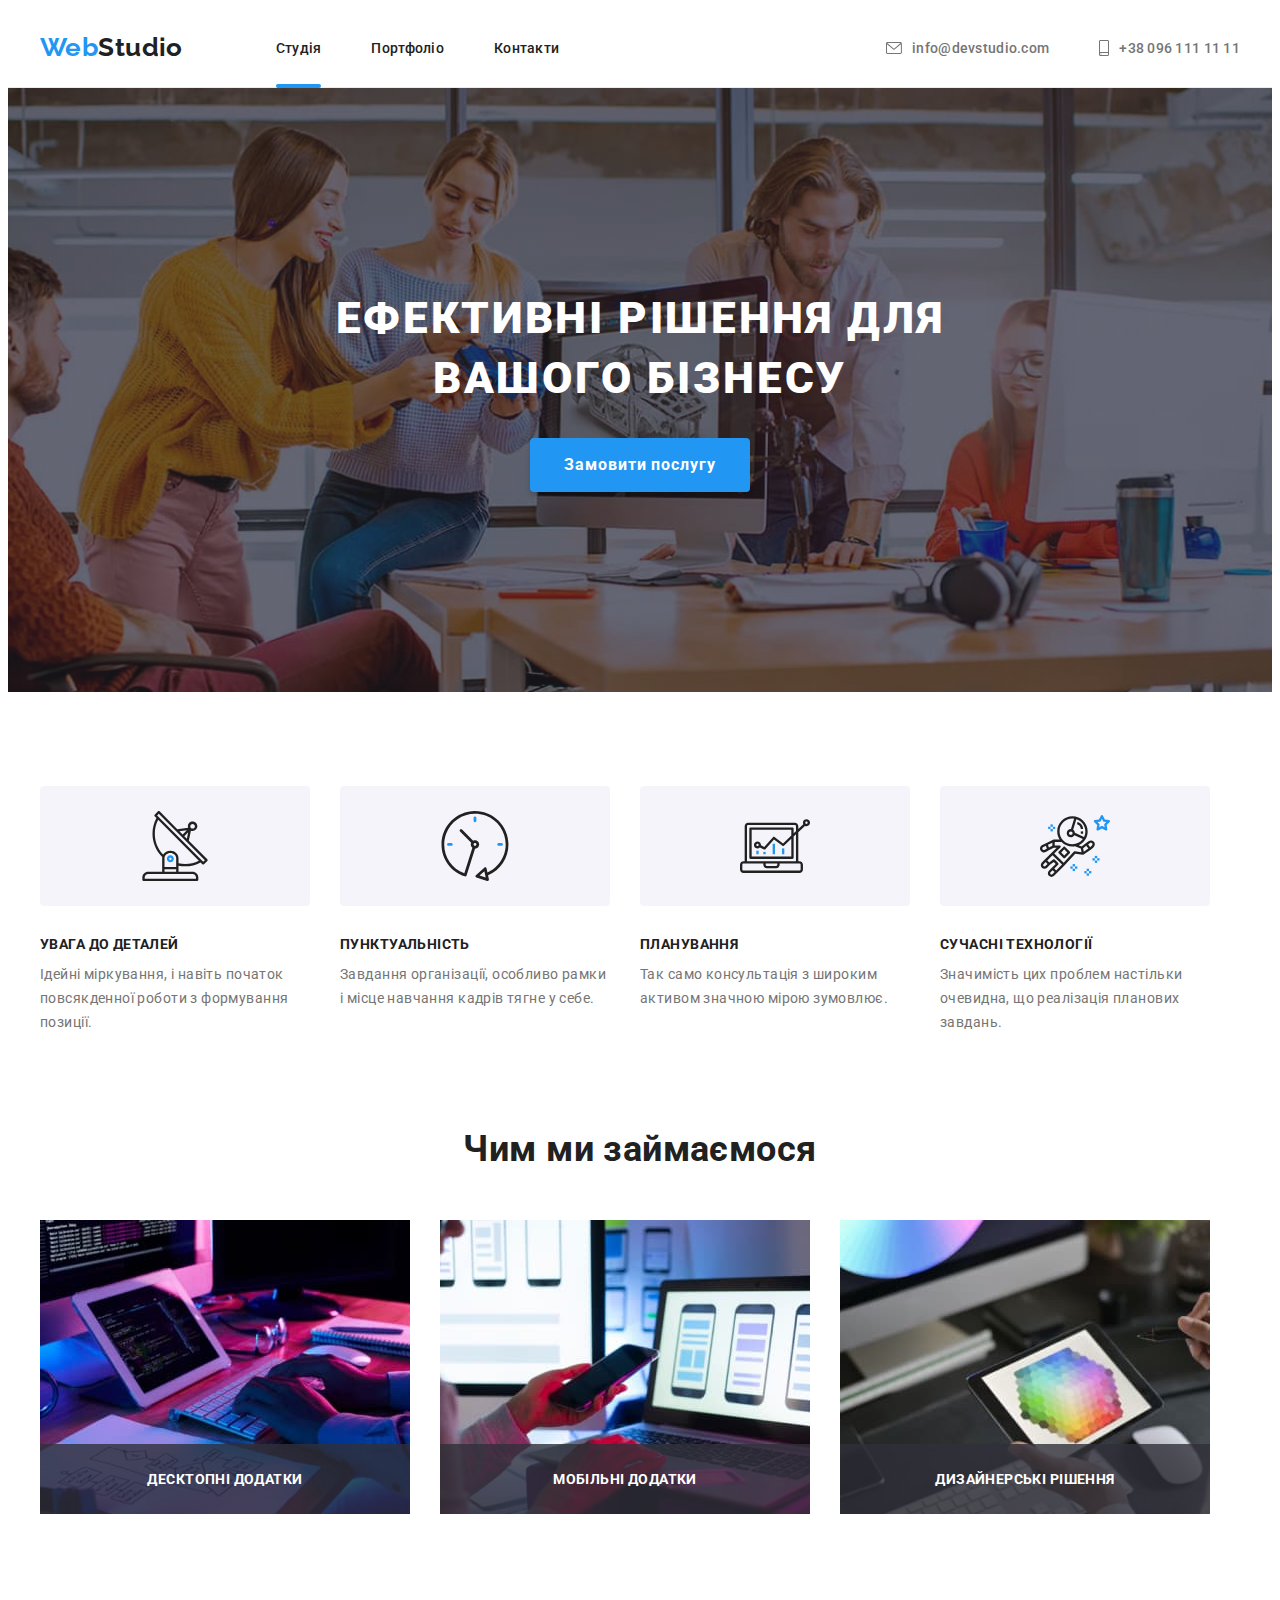
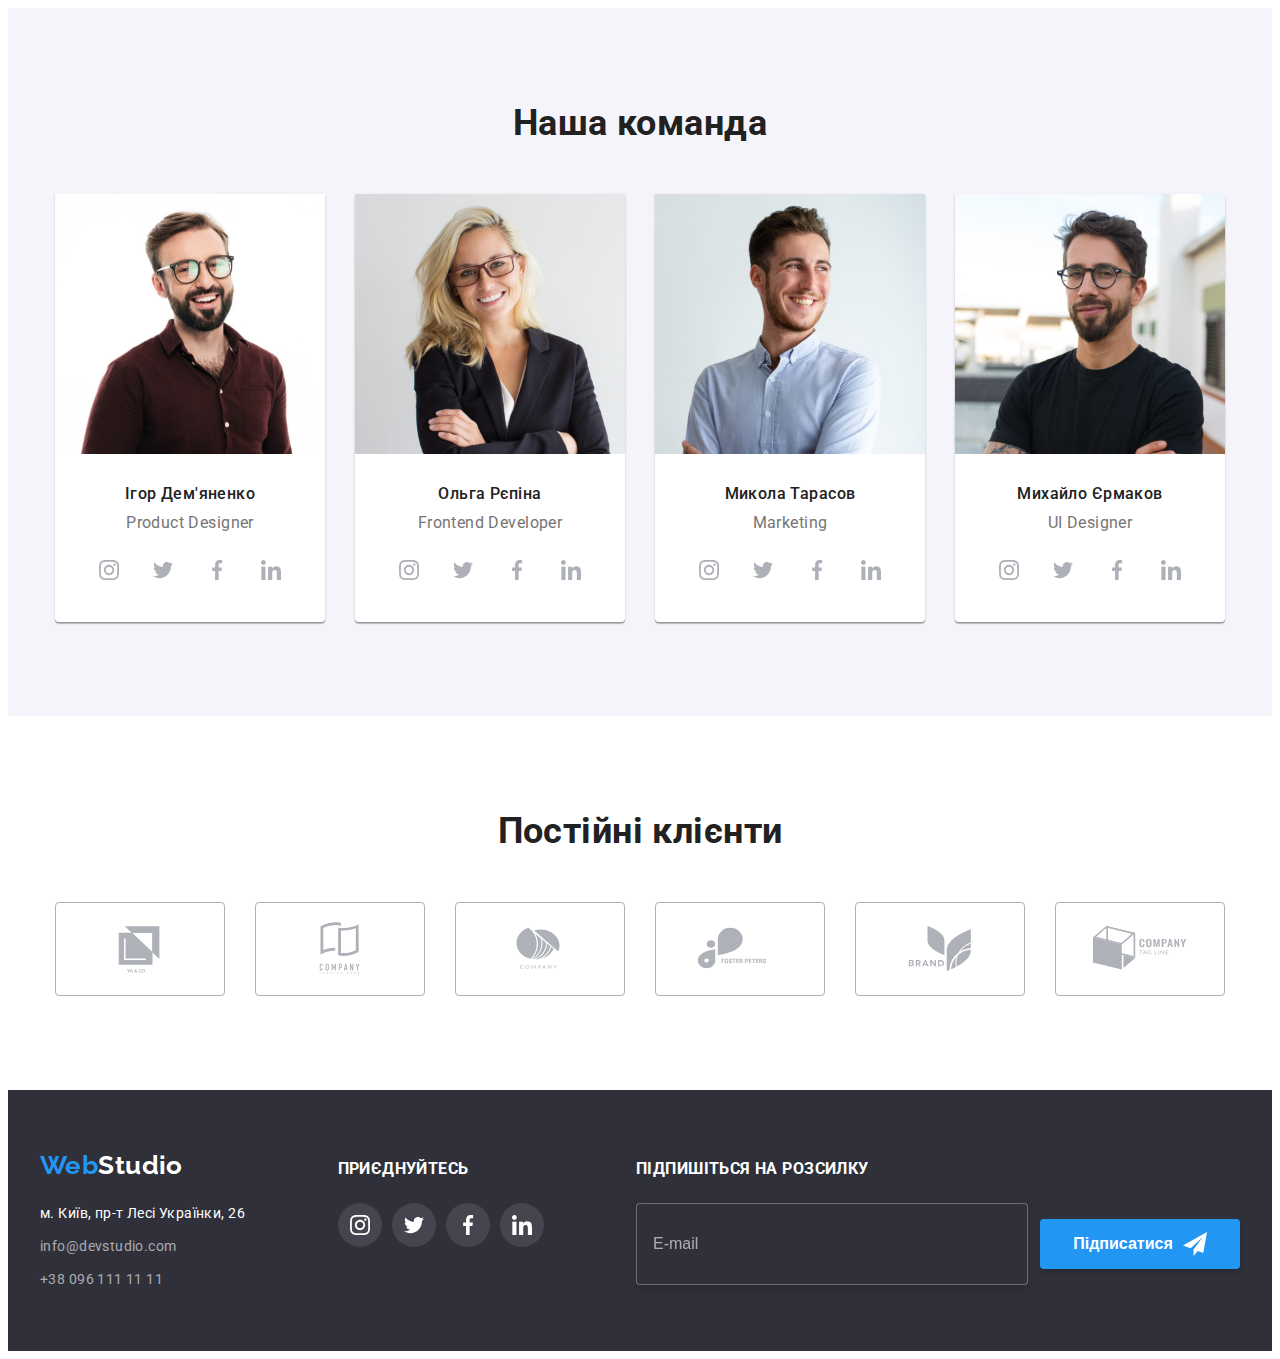
==== index.html @ 0ecb0b78 "Initial commit" ====
<!DOCTYPE html>
<html lang="uk">
  <head>
    <meta charset="UTF-8" />
    <meta http-equiv="X-UA-Compatible" content="IE=edge" />
    <meta name="viewport" content="width=device-width, initial-scale=1.0" />
    <title>Webstudio</title>
    <!-- Font famaly -->
    <link rel="preconnect" href="https://fonts.googleapis.com" />
    <link rel="preconnect" href="https://fonts.gstatic.com" crossorigin />
    <link
      href="https://fonts.googleapis.com/css2?family=Raleway:wght@700&family=Roboto:wght@400;500;700;900&display=swap"
      rel="stylesheet"
    />

    <link
      rel="stylesheet"
      href="https://cdnjs.cloudflare.com/ajax/libs/modern-normalize/1.1.0/modern-normalize.min.css"
      integrity="sha512-wpPYUAdjBVSE4KJnH1VR1HeZfpl1ub8YT/NKx4PuQ5NmX2tKuGu6U/JRp5y+Y8XG2tV+wKQpNHVUX03MfMFn9Q=="
      crossorigin="anonymous"
      referrerpolicy="no-referrer"
    />

    <link rel="stylesheet" href="./css/styles.css" />
  </head>

  <body class="page">
    <!-- Головна -->
    <header class="header">
      <div class="container">
        <a class="logo" href="./index.html">
        <span class="logo-element">Web</span>Studio</a>
        <nav class="nav">
        <ul class="nav-list list">
          <li class="nav-list-item">
            <a class="nav-list-link current" href="./index.html">Студія</a>
          </li>
          <li class="nav-list-item">
            <a class="link" href="./portfolio.html">Портфоліо</a>
          </li>
          <li class="nav-list-item">
            <a class="link" href="">Контакти</a></li>
        </ul>
      </nav>
      <ul class="contacts-list list">
        <li class="nav-item">
          <a class="contacts-link"
          href="mailto:info@devstudio.com"
          target="_blank"
          rel="noopener noreferrer">
          <svg class="envelope" width="16px" height="12px">
          <use href="./images/icons.svg#envelope"></use>
          </svg>
          info@devstudio.com</a>
        </li>
        <li class="nav-item">
          <a class="contacts-link"
          href="tel:+380961111111"
          target="_blank"
          rel="noopener noreferrer">
          <svg class="smartphone" width="10px" height="16px">
          <use href="./images/icons.svg#smartphone"></use>
          </svg>
          +38 096 111 11 11</a>
        </li>
      </ul>
      </div>
    </header>
    <main>
      <!-- Шапка -->
      <section class="section hero">
        <div class="container">
          <h1 class="title">Ефективні рішення для вашого бізнесу</h1>
          <button class="section-button" type="button"
          data-modal-open>Замовити послугу</button>
        </div>
      </section>
      <!-- Особливості -->
      <section class="section">
        <div class="container">
        <h2 class="visually-hidden" hidden>Особливості</h2>
        <ul class="features-list list">
          <li class="features-item">
            <div class="features-img">
              <svg width="70px" height="70px">
              <use href="./images/icons.svg#antenna"></use>
              </svg>
            </div>
            <h3 class="features-titel">УВАГА ДО ДЕТАЛЕЙ</h3>
            <p class="features-text">
              Ідейні міркування, і навіть початок повсякденної роботи з
              формування позиції.
            </p>
          </li>
          <li class="features-item">
            <div class="features-img">
              <svg width="70px" height="70px">
              <use href="./images/icons.svg#clock"></use>
              </svg>
            </div>
            <h3 class="features-titel">ПУНКТУАЛЬНІСТЬ</h3>
            <p class="features-text">
              Завдання організації, особливо рамки і місце навчання кадрів тягне
              у себе.
            </p>
          </li>
          <li class="features-item">
            <div class="features-img">
              <svg width="70px" height="70px">
              <use href="./images/icons.svg#diagram"></use>
              </svg>
            </div>
            <h3 class="features-titel">ПЛАНУВАННЯ</h3>
            <p class="features-text">
              Так само консультація з широким активом значною мірою зумовлює.
            </p>
          </li>
          <li class="features-item">
            <div>
            <div class="features-img">
              <svg width="70px" height="70px">
              <use href="./images/icons.svg#astronaut"></use>
              </svg>
            </div>
            <h3 class="features-titel">СУЧАСНІ ТЕХНОЛОГІЇ</h3>
            <p class="features-text">
              Значимість цих проблем настільки очевидна, що реалізація планових
              завдань.
            </p>
          </li>
        </ul>
      </div>
      </section>
      <!-- Чим ми займаємося -->
      <section class="section activity">
        <div class="container">
        <h2 class="section-title">Чим ми займаємося</h2>
        <ul class="activity-list list">
          <li class="activity-item">
            <div class="activity-thumb">
            <img class="img"
              src="./images/box-1.jpg"
              alt="Web розробка"
              width="370"
              height="294"/>
            <div class="overlay">
              <h2 class="overlay-titel">Десктопні додатки</h2>
            </div>
          </div>
          </li>
          <li class="activity-item">
            <div class="activity-thumb">
            <img class="img"
              src="./images/box-2.jpg"
              alt="Розробка додатків"
              width="370"
              height="294"/>
            <div class="overlay">
              <h2 class="overlay-titel">Мобільні додатки</h2>
            </div>
          </div>
            </li>
            <li class="activity-item">
              <div class="activity-thumb">
              <img class="img"
                src="./images/box-3.jpg"
                alt="Розробка дизайну"
                width="370"
                height="294"/>
              <div class="overlay">
                <h2 class="overlay-titel">Дизайнерські рішення</h2>
              </div>
            </div>
          </li>
        </ul>
      </div>
      </section>
      <!-- Наша команда -->
      <section class="section team">
        <div class="container">
        <h2 class="section-title">Наша команда</h2>
        <ul class="team-list list">
          <li class="team-item">
            <img class="img"
              src="./images/team-card-1.jpg"
              alt="Ігор Дем'яненко"
              width="270"
              height="260"
            />
            <h3 class="team-headline">Ігор Дем'яненко</h3>
            <p class="team-text">Product Designer</p>
            <ul class="socials list">
              <li class="socials-item">
                <a class="socials-link link"
                href="https://www.instagram.com"
                target="_blank"
                rel="noopener noreferrer"
                aria-label="Instagram">
                <svg class="socials-icons" width="20px" height="20px">
                <use href="./images/icons.svg#instagram"></use>
                </svg>
                </a>
              </li>
              <li class="socials-item">
                <a class="socials-link link"
                href="https://twitter.com/?lang=uk"
                target="_blank"
                rel="noopener noreferrer"
                aria-label="Twitter">
                <svg class="socials-icons" width="20px" height="20px">
                <use href="./images/icons.svg#twitter"></use>
                </svg>
                </a>
              </li>
              <li class="socials-item">
                <a class="socials-link link"
                href="https://www.facebook.com"
                target="_blank"
                rel="noopener noreferrer"
                aria-label="Facebook">
                <svg class="socials-icons" width="20px" height="20px">
                <use href="./images/icons.svg#facebook"></use>
                </svg>
                </a>
              </li>
              <li class="socials-item">
                <a class="socials-link link"
                href="https://www.linkedin.com/"
                target="_blank"
                rel="noopener noreferrer"
                aria-label="LinkedIn">
                <svg class="socials-icons" width="20px" height="20px">
                <use href="./images/icons.svg#linkedin"></use>
                </svg>
                </a>
              </li>
            </ul>
          </li>
          <li class="team-item">
            <img class="img"
              src="./images/team-card-2.jpg"
              alt="Ольга Рєпіна"
              width="270"
              height="260"
            />
            <h3 class="team-headline">Ольга Рєпіна</h3>
            <p class="team-text">Frontend Developer</p>
            <ul class="socials list">
              <li class="socials-item">
                <a class="socials-link link"
                href="https://www.instagram.com"
                target="_blank"
                rel="noopener noreferrer"
                aria-label="Instagram">
                <svg class="socials-icons" width="20px" height="20px">
                <use href="./images/icons.svg#instagram"></use>
                </svg>
                </a>
              </li>
              <li class="socials-item">
                <a class="socials-link link"
                href="https://twitter.com/?lang=uk"
                target="_blank"
                rel="noopener noreferrer"
                aria-label="Twitter">
                <svg class="socials-icons" width="20px" height="20px">
                <use href="./images/icons.svg#twitter"></use>
                </svg>
                </a>
              </li>
              <li class="socials-item">
                <a class="socials-link link"
                href="https://www.facebook.com"
                target="_blank"
                rel="noopener noreferrer"
                aria-label="Facebook">
                <svg class="socials-icons" width="20px" height="20px">
                <use href="./images/icons.svg#facebook"></use>
                </svg>
                </a>
              </li>
              <li class="socials-item">
                <a class="socials-link link"
                href="https://www.linkedin.com/"
                target="_blank"
                rel="noopener noreferrer"
                aria-label="LinkedIn">
                <svg class="socials-icons" width="20px" height="20px">
                <use href="./images/icons.svg#linkedin"></use>
                </svg>
                </a>
              </li>
            </ul>
          </li>
          <li class="team-item">
            <img class="img"
              src="./images/team-card-3.jpg"
              alt="Микола Тарасов"
              width="270"
              height="260"
            />
            <h3 class="team-headline">Микола Тарасов</h3>
            <p class="team-text">Marketing</p>
            <ul class="socials list">
              <li class="socials-item">
                <a class="socials-link link"
                href="https://www.instagram.com"
                target="_blank"
                rel="noopener noreferrer"
                aria-label="Instagram">
                <svg class="socials-icons" width="20px" height="20px">
                <use href="./images/icons.svg#instagram"></use>
                </svg>
                </a>
              </li>
              <li class="socials-item">
                <a class="socials-link link"
                href="https://twitter.com/?lang=uk"
                target="_blank"
                rel="noopener noreferrer"
                aria-label="Twitter">
                <svg class="socials-icons" width="20px" height="20px">
                <use href="./images/icons.svg#twitter"></use>
                </svg>
                </a>
              </li>
              <li class="socials-item">
                <a class="socials-link link"
                href="https://www.facebook.com"
                target="_blank"
                rel="noopener noreferrer"
                aria-label="Facebook">
                <svg class="socials-icons" width="20px" height="20px">
                <use href="./images/icons.svg#facebook"></use>
                </svg>
                </a>
              </li>
              <li class="socials-item">
                <a class="socials-link link"
                href="https://www.linkedin.com/"
                target="_blank"
                rel="noopener noreferrer"
                aria-label="LinkedIn">
                <svg class="socials-icons" width="20px" height="20px">
                <use href="./images/icons.svg#linkedin"></use>
                </svg>
                </a>
              </li>
            </ul>
          </li>
          <li class="team-item">
            <img class="img"
              src="./images/team-card-4.jpg"
              alt="Михайло Єрмаков"
              width="270"
              height="260"
            />
            <h3 class="team-headline">Михайло Єрмаков</h3>
            <p class="team-text">UI Designer</p>
            <ul class="socials list">
              <li class="socials-item link">
                <a class="socials-link link"
                href="https://www.instagram.com"
                target="_blank"
                rel="noopener noreferrer"
                aria-label="Instagram">
                <svg class="socials-icons" width="20px" height="20px">
                <use href="./images/icons.svg#instagram"></use>
                </svg>
                </a>
              </li>
              <li class="socials-item">
                <a class="socials-link link"
                href="https://twitter.com/?lang=uk"
                target="_blank"
                rel="noopener noreferrer"
                aria-label="Twitter">
                <svg class="socials-icons" width="20px" height="20px">
                <use href="./images/icons.svg#twitter"></use>
                </svg>
                </a>
              </li>
              <li class="socials-item">
                <a class="socials-link link"
                href="https://www.facebook.com"
                target="_blank"
                rel="noopener noreferrer"
                aria-label="Facebook">
                <svg class="socials-icons" width="20px" height="20px">
                <use href="./images/icons.svg#facebook"></use>
                </svg>
                </a>
              </li>
              <li class="socials-item">
                <a class="socials-link link"
                href="https://www.linkedin.com/"
                target="_blank"
                rel="noopener noreferrer"
                aria-label="LinkedIn">
                <svg class="socials-icons" width="20px" height="20px">
                <use href="./images/icons.svg#linkedin"></use>
                </svg>
                </a>
              </li>
            </ul>
          </li>
        </ul>
      </div>
      </section>
      <!-- Компании -->
      <section class="section">
        <div class="container">
          <h2 class="section-title">Постійні клієнти</h2>
          <ul class="client list">
            <li class="client-item">
              <a class="client-link"
                 href=""
              target="_blank"
              rel="noopener noreferrer"
              aria-label="Instagram">
              <svg class="client-icons" width="106px" height="60px">
              <use href="./images/icons.svg#logo-1"></use>
              </svg>
              </a>
            </li>
            <li class="client-item">
              <a class="client-link"
                 href=""
                 target="_blank"
                 rel="noopener noreferrer"
                 aria-label="Instagram">
                <svg class="client-icons" width="106px" height="60px">
                <use href="./images/icons.svg#logo-2"></use>
                </svg>
              </a>
            </li>
            <li class="client-item">
              <a class="client-link"
                 href=""
                 target="_blank"
                 rel="noopener noreferrer"
                 aria-label="Instagram">
                <svg class="client-icons" width="106px" height="60px">
                <use href="./images/icons.svg#logo-3"></use>
                </svg>
              </a>
            </li>
            <li class="client-item">
              <a class="client-link"
                 href=""
                 target="_blank"
                 rel="noopener noreferrer"
                 aria-label="Instagram">
                <svg class="client-icons" width="106px" height="60px">
                <use href="./images/icons.svg#logo-4"></use>
                </svg>
              </a>
            </li>
            <li class="client-item">
              <a class="client-link"
                 href=""
                 target="_blank"
                 rel="noopener noreferrer"
                 aria-label="Instagram">
                <svg class="client-icons" width="106px" height="60px">
                <use href="./images/icons.svg#logo-5"></use>
                </svg>
              </a>
              </li>
            <li class="client-item">
              <a class="client-link"
                 href=""
                 target="_blank"
                 rel="noopener noreferrer"
                 aria-label="Instagram">
                <svg class="client-icons" width="106px" height="60px">
                <use href="./images/icons.svg#logo-6"></use>
                </svg>
              </a>
              </li>
            </li>
          </ul>
        </div>
      </section>
    </main>
    <footer class="footer">
      <div class="container">
      <div class="footer-contacts">
      <a class="footer-logo" href="./index.html">
        <span class="logo-element">Web</span>Studio</a>
      <address class="address">м. Київ, пр-т Лесі Українки, 26</address>
      <ul class="footer-list list">
        <li class="footer-item">
          <a class="footer-list-link" href="mailto:info@devstudio.com"
            >info@devstudio.com</a>
        </li>
        <li class="footer-item">
          <a class="footer-list-link" href="tel:+380961111111"
            >+38 096 111 11 11</a>
        </li>
      </ul>
</div>
<div class="footer-socials">
  <h3 class="footer-title">ПРИЄДНУЙТЕСЬ</h3>
    <ul class="socials-footer list">
      <li class="socials-footer-item">
        <a class="socials-footer-link link"
        href="https://www.instagram.com"
        target="_blank"
        rel="noopener noreferrer"
        aria-label="Instagram">
        <svg class="socials-footer-icons" width="20px" height="20px">
        <use href="./images/icons.svg#instagram"></use>
        </svg>
        </a>
      </li>
      <li class="socials-footer-item">
        <a class="socials-footer-link link"
        href="https://twitter.com/?lang=uk"
        target="_blank"
        rel="noopener noreferrer"
        aria-label="Twitter">
        <svg class="socials-footer-icons" width="20px" height="20px">
        <use href="./images/icons.svg#twitter"></use>
        </svg>
        </a>
      </li>
      <li class="socials-footer-item">
        <a class="socials-footer-link link"
        href="https://www.facebook.com"
        target="_blank"
        rel="noopener noreferrer"
        aria-label="Facebook">
        <svg class="socials-footer-icons" width="20px" height="20px">
        <use href="./images/icons.svg#facebook"></use>
        </svg>
        </a>
      </li>
      <li class="socials-footer-item">
        <a class="socials-footer-link link"
        href="https://www.linkedin.com/"
        target="_blank"
        rel="noopener noreferrer"
        aria-label="LinkedIn">
        <svg class="socials-footer-icons" width="20px" height="20px">
        <use href="./images/icons.svg#linkedin"></use>
        </svg>
        </a>
      </li>
    </ul>
  </li>
  </ul>
</div>
<form name="register-form" autocomplete="off">
<div class="footer-sub">
  <h3 class="footer-sub-title">ПІДПИШІТЬСЯ НА РОЗСИЛКУ</h3>
  <div class="sub-container">
    <label class="sub-form">
      <input class="sub-form-input" type="email" name="user-mail" placeholder="E-mail" required>
    </label>
    <button class="sub-btn" type="submit">
      Підписатися
      <svg class="sub-btn-icons" width="24" height="24">
      <use href="./images/icons.svg#icon-send"></use>
      </svg> 
    </button>
  </div>
</form>
</div>
</div>
  </footer>
<!-- modal window-->
<div class="backdrop is-hidden" data-modal>
  <div class="modal">
    <button class="modal-btn" type="button" data-modal-close>
      <svg width="18px" height="18px">
      <use href="./images/icons/modal/modal-icon.svg#btn-modals-close-black"></use>
      </svg>
    </button>
    <form class="register-form" name="register-form" autocomplete="off">
      <strong class="register-form-title">Залиште свої дані, ми вам передзвонимо</strong>
      <div class="register-form-group" role="group">          
      <label class="register-form-field">
      <span class="register-form-label">Ім'я</span>
      <input class="register-form-input" type="text" name="user-name" required>
      <svg class="register-form-icons" width="18" height="18">
      <use href="./images/icons.svg#person-black"></use>
      </svg> 
    </label>        
    <label class="register-form-field">
      <span class="register-form-label">Телефон</span>
      <input class="register-form-input" type="tel" name="user-phone" required>
      <svg class="register-form-icons" width="18" height="18">
      <use href="./images/icons.svg#phone-black"></use>
      </svg> 
    </label>        
    <label class="register-form-field">
      <span class="register-form-label">Пошта</span>
      <input class="register-form-input" type="email" name="user-mail" required>
      <svg class="register-form-icons" width="18" height="18">
      <use href="./images/icons.svg#email-black"></use>
      </svg> 
    </label>
    <label class="register-form-field">
      <span class="register-form-label">Коментар</span>
      <textarea class="register-form-massage" name="user-massage" placeholder="Введіть текст"></textarea>
    </label>
    </div>
    <label class="register-form-agreement">
      <input class="register-form-checkbox visually-hidden" type="checkbox" >
      <svg class="checkbox-icons" width="16" height="15">
      <use class="icons-unchecked" href="./images/icons.svg#unchecked"></use>
      <use class="icons-checked" href="./images/icons.svg#checked"></use>
      </svg> 
      <span class="register-form-desc">Погоджуюся з розсилкою та приймаю <a class="register-form-link" href="">Умови договору</a></span>
    </label>
    <button class="register-form-btn" type="submit">Відправити</button>
    </form>
  </div>
</div>

<script src="./js/modal.js"></script>
  </body>
</html>
---- css/styles.css ----
:root {
/* Fonts */
--main-font: "Roboto", sans-serif;
--secondary-font: "Releway", sans-serif;

/* Tex colars */
--accent-color: #2196F3;
--primary-tex-color: #757575;
--icons-color:#AFB1B8;
--secondary-text-colar: #212121;
--auxiliary-text-colar: #FFFFFF;
--bg-colar: #2F303A;
--bg-team-colar: #F5F4FA;
--client-border: #AFB1B8;

}

.page {
font-family: var(--main-font);
font-size: 14px;
line-height: calc(24 / 14);
letter-spacing: 0.03em;
color: var(--primary-tex-color);
}

* h1, h2, h3, h4, h5, h6, ul, p {
margin: 0px;
padding: 0px;
}

.logo,
.footer-logo {
text-decoration: none
}

.nav-list-link,
.contacts-link,
.footer-list-link,
.link {
text-decoration: none
}

.nav-list-link {
color: var(--secondary-text-colar)
}

.list,
.link {
list-style: none;
}


.logo {
font-family: 'Raleway';
font-weight: 700;
font-size: 26px;
line-height: calc(31 / 26);
color: var(--secondary-text-colar);
}

.logo-element {
color: var(--accent-color);
}

.header {
padding: 24px 0;
border-bottom: 1px solid #ECECEC;
}

.nav-list-item {
position: relative;
}

.nav-list-link,
.link,
.contacts-link {
font-weight: 500;
line-height: calc(16 / 14);
letter-spacing: 0.02em;
color: var(--secondary-text-colar);

transition-property: color;
transition-duration: 250ms;
transition-timing-function: cubic-bezier(0.4, 0, 0.2, 1);
}

.nav-list-link.current::after {
content:"";
display: inline-block;
position: absolute;

bottom: -1.5%;
left: 0;
margin-bottom: -28px;

width: 100%;
height: 4px;

background-color: var(--accent-color);
border-radius: 2px;
}

.section.hero {
max-width: 1600px;
margin-left: auto;
margin-right: auto;
background-color: var(--bg-colar);
padding-top: 200px;
padding-bottom: 200px;

background-repeat: no-repeat;
background-position: center;
background-size: cover;

background-image:linear-gradient( rgba(47, 48, 58, 0.4), rgba(47, 48, 58, 0.4) ), url(../images/hero-bg.jpg); 
}

.contacts-link {
display: flex;
align-items: center;
gap: 10px;
color: var(--primary-tex-color);
}

.smartphone, .envelope {
fill: currentColor;
}

.nav-list .nav-list-link:visited {
color: var(--accent-color);
}

.nav-list :hover,
.nav-list :focus {
color: var(--accent-color);
}

.contacts-list :hover,
.contacts-list :focus {
color: var(--accent-color);
}


.footer-item :hover,
.footer-item :focus {
color: var(--accent-color);
}

.filters-portfolio-link :hover,
.filters-portfolio-link :focus {
background-color: var(--accent-color);
color: var(--auxiliary-text-colar);
box-shadow: 0px 3px 1px rgba(0, 0, 0, 0.1), 0px 1px 2px rgba(0, 0, 0, 0.08), 0px 2px 2px rgba(0, 0, 0, 0.12);
}

.filters-portfolio-link-all :hover,
.filters-portfolio-link-all :focus {
box-shadow: 0px 3px 1px rgba(0, 0, 0, 0.1), 0px 1px 2px rgba(0, 0, 0, 0.08), 0px 2px 2px rgba(0, 0, 0, 0.12);
}

.title {
width: 696px;
height: 120px;
font-weight: 900;
font-size: 44px;
line-height: calc(60/44);
letter-spacing: 0.06em;
text-transform: uppercase;
color: var(--auxiliary-text-colar);
margin-bottom: 30px;
margin-left: auto;
margin-right: auto;
text-align: center;
}

.section {
padding-bottom: 94px;
padding-top: 94px;
}

.section.activity {
padding-top: 0px;
}

.section-button {
display: block;
font-family: inherit;
font-weight: 700;
font-size: 16px;
line-height: calc(30 / 16);
letter-spacing: 0.06em;
color: var(--auxiliary-text-colar);
background: var(--accent-color);
box-shadow: 0px 4px 4px rgba(0, 0, 0, 0.15);
border-radius: 4px;
cursor: pointer;
margin-right: auto;
margin-left: auto;
padding: 10px 32px;
border-color: transparent;
}

.features-item {
width: 270px;
}

.features-item .features-titel {
font-size: 14px;
line-height: calc(16 / 14);
color: var(--secondary-text-colar);
margin-bottom: 10px;
}

.section-title {
font-size: 36px;
line-height: calc(42 / 36);
text-align: center;
color: var(--secondary-text-colar);
margin-bottom: 50px;
}

.img {
display: block;
max-width: 100%;
height: auto;
}

.section.team {
background: var(--bg-team-colar);

}

.section-titel {
font-size: 36px;
line-height: calc(42 / 36) 42px;
text-align: center;
color: var(--secondary-text-colar);
}

.team-item {
background: var(--auxiliary-text-colar);
box-shadow: 0px 1px 3px rgba(0, 0, 0, 0.12), 0px 1px 1px rgba(0, 0, 0, 0.14), 0px 2px 1px rgba(0, 0, 0, 0.2);
border-radius: 0px 0px 4px 4px;
}

.team-headline {
font-weight: 500;
font-size: 16px;
line-height: calc(19 / 16);
color: var(--secondary-text-colar);
padding-top: 30px;
margin-bottom: 10px;
text-align: center;
}

.team-text {
font-size: 16px;
line-height: calc(19 / 16);
text-align: center;
margin-bottom: 16px;
}

.socials {
display: flex;
justify-content: center;
gap: 10px;
padding-bottom: 30px;
}

.socials-footer {
display: flex;
justify-content: center;
gap: 10px;
}

.socials-link {
width: 44px;
height: 44px;
border-radius: 50%;
display: flex;
justify-content: center;
align-items: center;
color: var(--icons-color);

transition-property: color, background-color;
transition-duration: 250ms;
transition-timing-function: cubic-bezier(0.4, 0, 0.2, 1);
}

.socials-icons {
fill: currentColor;
}

.socials-link:hover,
.socials-link:focus {
color: var(--auxiliary-text-colar);
background-color: var(--accent-color);
}

.socials-footer-link {
width: 44px;
height: 44px;
border-radius: 50%;
display: flex;
justify-content: center;
align-items: center;
color: var(--auxiliary-text-colar);
background-color: rgba(255, 255, 255, 0.1);

transition-property: background-color;
transition-duration: 250ms;
transition-timing-function: cubic-bezier(0.4, 0, 0.2, 1);
}

.socials-footer-icons {
fill: currentColor;
}

.socials-footer-link:hover,
.socials-footer-link:focus {
background-color: var(--accent-color);
}

.footer {
background-color: var(--bg-colar);
padding-top: 60px;
padding-bottom: 60px;
}

.footer .container {
display: flex;
align-items: baseline;
justify-content: space-between;
}

.footer-logo {
display: block;
font-family: 'Raleway';
font-weight: 700;
font-size: 26px;
line-height: calc(31 / 26);
color: var(--auxiliary-text-colar);
margin-bottom: 20px;
}

.address {
font-style: normal;
color: var(--auxiliary-text-colar);
margin-bottom: 9px;
}

.footer-list-link {
color: rgba(255, 255, 255, 0.6);

transition-property: color;
transition-duration: 250ms;
transition-timing-function: cubic-bezier(0.4, 0, 0.2, 1);
}

.footer-item:not( :last-child) {
display: block;
margin-bottom: 9px;
}

.footer-title {
color: var(--auxiliary-text-colar);
margin-bottom: 20px;
}

.footer-sub-title {
color: var(--auxiliary-text-colar);
margin-bottom: 20px;
}

.sub-container {
display: flex;
align-items: center;
}

.sub-form {
margin-right: 12px;
}

.sub-form-input {
width: 358px;
height: 50px;
padding: 15px 16px;
align-items: center;
border: 1px solid rgba(255, 255, 255, 0.3);
filter: drop-shadow(0px 4px 4px rgba(0, 0, 0, 0.15));
border-radius: 4px;
background-color: var(--bg-colar);
font-size: 16px;
color: var(--auxiliary-text-colar)
}

.sub-form-input::placeholder {
font-size: 16px;
color: rgba(255, 255, 255, 0.6);
}

.sub-btn {
display: flex;
justify-content: center;
font-size: 16px;
font-weight: 700;
width: 200px;
height: 50px;
padding-top: 10px;
padding-bottom: 10px;
color: var(--auxiliary-text-colar);
background-color: var(--accent-color);
align-items: center;
box-shadow: 0px 4px 4px rgba(0, 0, 0, 0.15);
border-radius: 4px;
border-color: transparent;
cursor: pointer;
}

.sub-btn-icons {
margin-left: 10px;
}

.filters-portfolio-button-all {
font-family: var(--secondary-font);
font-style: normal;
font-weight: 500;
font-size: 16px;
line-height: calc(26 / 16);
color: var(--auxiliary-text-colar);
background-color: var(--accent-color);
border-radius: 4px;
cursor: pointer;
padding: 6px 25px;
border-color: transparent;

transition-property: box-shadow;
transition-duration: 250ms;
transition-timing-function: cubic-bezier(0.4, 0, 0.2, 1);
}

.filters-portfolio-button {
font-family: 'Roboto';
font-weight: 500;
font-size: 16px;
line-height: calc(26 / 16);
color: var(--secondary-text-colar);
background-color: var(--auxiliary-text-colar);
border-radius: 4px;
cursor: pointer;
padding: 6px 22px;
background-color: #F5F4FA;
border-color: transparent;

transition-property: color, background-color, box-shadow;
transition-duration: 250ms;
transition-timing-function: cubic-bezier(0.4, 0, 0.2, 1);
}

.works-headline {
font-size: 18px;
line-height: calc(36 / 18);
letter-spacing: 0.06em;
color: var(--secondary-text-colar);
margin-bottom: 4px;
}

.works-text {
font-size: 16px;
line-height: calc(30 / 16);
color: var(--primary-tex-color);
}

.header .container  {
display: flex;
align-items: center;
}

.container {
width: 1200px;
margin-left: auto;
margin-right: auto;
padding-left: 15px;
padding-right: 15px;
}

.nav-list-item:not( :last-child) {
margin-right: 50px;
}

.nav {
margin-left: 93px;
}

.nav-list {
display: flex;
}

.contacts-list {
display: flex;
align-items: center;
margin-left: auto;
}

.contacts-list .nav-item + .nav-item {
margin-left: 50px;
}

.features-item:not( :last-child) {
margin-right: 30px;
}

.features-list {
display: flex;
} 

.features-img {
margin-bottom: 30px;
display: flex;
justify-content: center;
align-items: center;
width: 270px;
height: 120px;
background-color: var(--bg-team-colar);
border-radius: 4px;
}

.activity-list {
display: flex;
}

.activity-item:not( :last-child) {
margin-right: 30px;
}

.activity-thumb {
position: relative;
}

.overlay {
position: absolute;
bottom: 0;
left: 0;
width: 370px;
height: 70px;

display: flex;
align-items: center;
justify-content: center;


text-transform: uppercase;
background-color: rgba(47, 48, 58, 0.8);
}

.overlay-titel {
color: var(--auxiliary-text-colar);
font-size: 14px;
line-height: 16px;
}


.team-list {
display: flex;
justify-content: center;
}

.client {
display: flex;
justify-content: center;
gap: 30px;
}

.client-item {
width: 170px;
}

.client-link {
height: 92px;
border: 1px solid var(--client-border);
border-radius: 4px;
display: flex;
justify-content: center;
align-items: center;
color: var(--icons-color);

transition-property: color, border-color;
transition-duration: 250ms;
transition-timing-function: cubic-bezier(0.4, 0, 0.2, 1);
}

.client-icons {
fill: currentColor;
}

.client-link:hover,
.client-link:focus {
color: var(--accent-color);
border-color: var(--accent-color);
border-radius: 4px;
}

.team-item:not( :last-child) {
margin-right: 30px;
}

.filters-portfolio-list {
display: flex;
justify-content: center;
margin-bottom: 50px;
}

.filters-portfolio-link:not( :last-child) {
margin-right: 8px;
}

.filters-portfolio-link-all {
margin-right: 8px;
}

.works-container {
padding: 20px 24px 20px 24px;
}

.works-list {
display: flex;
flex-wrap: wrap;
gap: 30px;
}

.works-img {
width: 370px;
background: #FFFFFF;
border: 1px solid #EEEEEE;

transition-property: box-shadow;
transition-duration: 250ms;
transition-timing-function: cubic-bezier(0.4, 0, 0.2, 1);
}

.works-img:hover,
.works-img:focus {
box-shadow: 0px 1px 1px rgba(0, 0, 0, 0.12), 0px 4px 4px rgba(0, 0, 0, 0.06), 1px 4px 6px 
rgba(0, 0, 0, 0.16);
}

.works-img:nth-child(3n) {
margin-right: 0px;
}

.works-img:nth-last-child(-n + 3) {
margin-bottom: 0px;
}

.works-thumb {
position: relative;
overflow: hidden;
}

.works-overlay {
position: absolute;
top: 0;
left: 0;

display: flex;
align-items: center;
justify-content: center;
padding: 63px 24px;

width: 100%;
height: 100%;

background-color: rgba(33, 150, 243, 0.9);

transition-property: transform;
transform: translateY(100%);
transition-duration: 250ms;
transition-timing-function: cubic-bezier(0.4, 0, 0.2, 1);
}

.overlay-desc {
font-size: 18px;
line-height: 28px;
color: var(--auxiliary-text-colar);
}

.works-img :hover .works-overlay {
    transform: translateY(0);
}

.visually-hidden {
position: absolute;
width: 1px;
height: 1px;
margin: -1px;
border: 0;
padding: 0;

white-space: nowrap;
clip-path: inset(100%);
clip: rect(0 0 0 0);
overflow: hidden;
}

/* modal */

.backdrop {
position: fixed;
top: 0; 
left: 0;

opacity: 1;
z-index: 1000;

width: 100%;
height: 100%;
background-color: rgba(0, 0, 0, 0.2);

transition-duration: 250ms;
transition-timing-function: cubic-bezier(0.4, 0, 0.2, 1);
}

.backdrop.is-hidden {
opacity: 0;
pointer-events: none;
visibility: hidden;
}

.modal {
padding-top: 40px;
padding-bottom: 40px;    
padding-left: 42px;
padding-right: 38px;
width: 528px;
background-color: var(--auxiliary-text-colar);
box-shadow: 0px 1px 3px rgba(0, 0, 0, 0.12), 0px 1px 1px rgba(0, 0, 0, 0.14), 0px 2px 1px rgba(0, 0, 0, 0.2);
border-radius: 4px;

position: absolute;
top: 50%;
left: 50%;
transform: translate(-50%, -50%);
}

.modal-btn {
display: flex;
position: absolute;

width: 30px;
height: 30px;
top: 8px;
right: 8px;
padding: 6px;

background-color: var(--auxiliary-text-colar);
border-radius: 50%;
border: 1px solid rgba(0, 0, 0, 0.1);

cursor: pointer;
}

.modal-btn :hover,
.modal-btn :focus {
fill: var(--accent-color);
}

/* Register-form */

.register-form-massage {
display: block;
resize: none;
width: 100%;
height: 120px;
padding: 12px 16px;
border: 1px solid rgba(33, 33, 33, 0.2);
border-radius: 4px;
outline: transparent;
transition-property: border-color;
transition-duration: 250ms;
transition-timing-function: cubic-bezier(0.4, 0, 0.2, 1);
}

::placeholder {
font-size: 12px;
color: rgba(117, 117, 117, 0.5);
line-height: 14px;
}

.register-form-massage:focus {
border-color: var(--accent-color);
}

label {
display: block;
}

.register-form-title {
display: block;
text-align: center;
font-size: 20px;
margin-bottom: 12px;
line-height: 23px;
color: var(--secondary-text-colar);
}

.register-form-group {
margin-bottom: 20px;
}

.register-form-field:not( :last-child) {
position: relative;
display: block;
margin-bottom: 10px;
}

.register-form-label {
font-size: 12px;
margin-bottom: 4px;
line-height: 14px;
display: block;
color: var(--primary-tex-color);
}

.register-form-input {
width: 100%;
height: 40px;
border: 1px solid rgba(33, 33, 33, 0.2);
border-radius: 4px;
padding-left: 30px;
padding-right: 30px;
outline: transparent;
transition-property: border-color;
transition-duration: 250ms;
transition-timing-function: cubic-bezier(0.4, 0, 0.2, 1);
}

.register-form-input:focus {
border-color: var(--accent-color);
}

.register-form-agreement {
display: flex;
justify-content: center;
align-items: center;
margin-bottom: 30px;
}

.register-form-btn {
display: flex;
font-size: 16px;
width: 200px;
height: 50px;
margin-left: auto;
margin-right: auto;
align-items: center;
justify-content: center;
border-color: transparent;
color: var(--auxiliary-text-colar);
background: var(--accent-color);
box-shadow: 0px 4px 4px rgba(0, 0, 0, 0.15);
border-radius: 4px;
cursor: pointer;
}

.register-form-icons {
position: absolute;
top: 50%;
left: 12px;
transform: translateY(2px);

transition-property: fill;
transition-duration: 250ms;
transition-timing-function: cubic-bezier(0.4, 0, 0.2, 1);
}

.register-form-input:focus + .register-form-icons{
fill: var(--accent-color);
}

.icons-checked {
opacity: 0;
transition-property: opacity;
transition-property: 250ms;
transition-timing-function: cubic-bezier(0.4, 0, 0.2, 1);
}

.icons-unchecked {
opacity: 1;
transition-property: opacity;
transition-property: 250ms;
transition-timing-function: cubic-bezier(0.4, 0, 0.2, 1);
}

.register-form-checkbox:checked + .checkbox-icons .icons-checked{
opacity: 1;  
}

.register-form-checkbox:checked + .checkbox-icons .icons-unchecked{
opacity: 1;    
}

.register-form-desc {
user-select: none;
margin-left: 7px;
line-height: 24px;
}

.register-form-link {
color: var(--accent-color);
}

.register-form-checkbox:focus + .checkbox-icons {
outline: 2px solid black;
border-radius: 2PX;
outline-offset: 1PX;
}
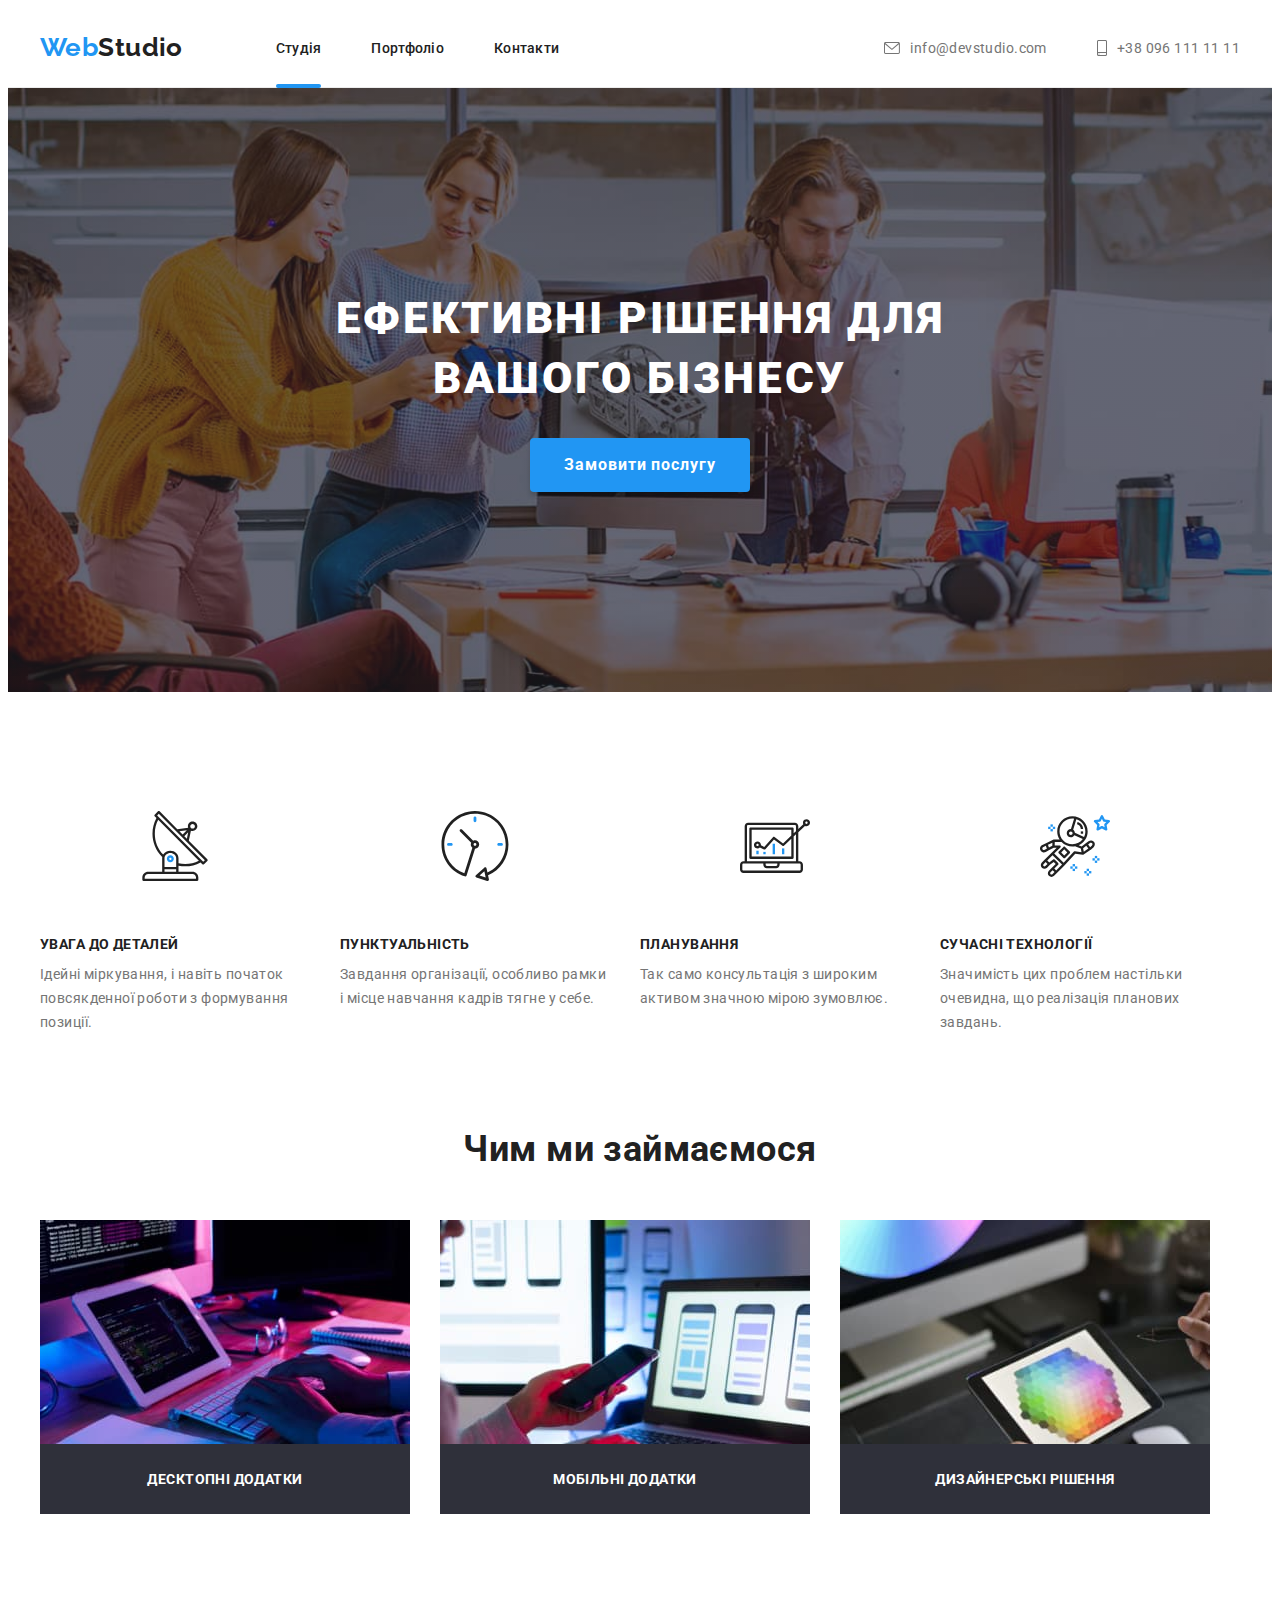
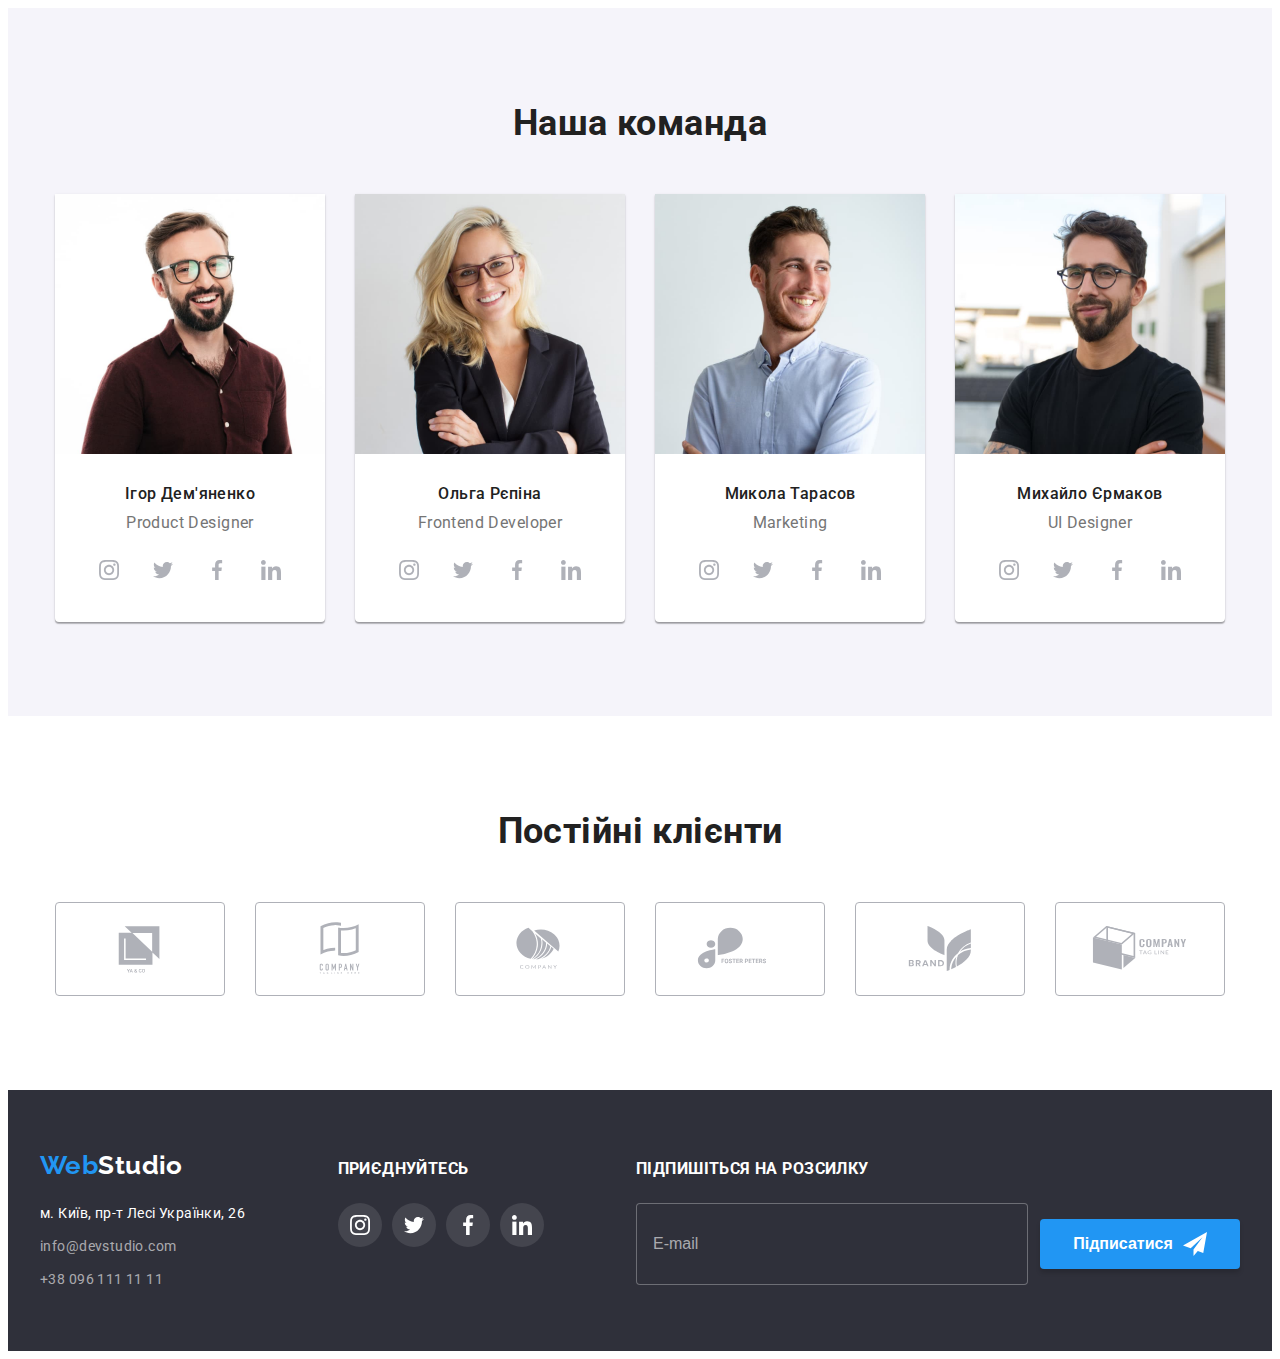
==== commit 6393cbd7: "Сделал ДЗ№7" ====
--- a/index.html
+++ b/index.html
@@ -1,624 +1,518 @@
 <!DOCTYPE html>
 <html lang="uk">
-  <head>
-    <meta charset="UTF-8" />
-    <meta http-equiv="X-UA-Compatible" content="IE=edge" />
-    <meta name="viewport" content="width=device-width, initial-scale=1.0" />
-    <title>Webstudio</title>
-    <!-- Font famaly -->
-    <link rel="preconnect" href="https://fonts.googleapis.com" />
-    <link rel="preconnect" href="https://fonts.gstatic.com" crossorigin />
-    <link
-      href="https://fonts.googleapis.com/css2?family=Raleway:wght@700&family=Roboto:wght@400;500;700;900&display=swap"
-      rel="stylesheet"
-    />
-
-    <link
-      rel="stylesheet"
-      href="https://cdnjs.cloudflare.com/ajax/libs/modern-normalize/1.1.0/modern-normalize.min.css"
-      integrity="sha512-wpPYUAdjBVSE4KJnH1VR1HeZfpl1ub8YT/NKx4PuQ5NmX2tKuGu6U/JRp5y+Y8XG2tV+wKQpNHVUX03MfMFn9Q=="
-      crossorigin="anonymous"
-      referrerpolicy="no-referrer"
-    />
-
-    <link rel="stylesheet" href="./css/styles.css" />
-  </head>
-
-  <body class="page">
-    <!-- Головна -->
-    <header class="header">
-      <div class="container">
-        <a class="logo" href="./index.html">
-        <span class="logo-element">Web</span>Studio</a>
-        <nav class="nav">
-        <ul class="nav-list list">
-          <li class="nav-list-item">
-            <a class="nav-list-link current" href="./index.html">Студія</a>
-          </li>
-          <li class="nav-list-item">
+
+<head>
+  <meta charset="UTF-8" />
+  <meta http-equiv="X-UA-Compatible" content="IE=edge" />
+  <meta name="viewport" content="width=device-width, initial-scale=1.0" />
+  <title>Webstudio</title>
+
+  <!-- Font famaly -->
+
+  <link rel="preconnect" href="https://fonts.googleapis.com" />
+  <link rel="preconnect" href="https://fonts.gstatic.com" crossorigin />
+  <link href="https://fonts.googleapis.com/css2?family=Raleway:wght@700&family=Roboto:wght@400;500;700;900&display=swap"
+    rel="stylesheet" />
+
+  <link rel="stylesheet" href="https://cdnjs.cloudflare.com/ajax/libs/modern-normalize/1.1.0/modern-normalize.min.css"
+    integrity="sha512-wpPYUAdjBVSE4KJnH1VR1HeZfpl1ub8YT/NKx4PuQ5NmX2tKuGu6U/JRp5y+Y8XG2tV+wKQpNHVUX03MfMFn9Q=="
+    crossorigin="anonymous" referrerpolicy="no-referrer" />
+
+  <link rel="stylesheet" href="./css/main.min.css">  
+  <link rel="stylesheet" href="./css/styles.css" />
+</head>
+
+<body class="page">
+
+  <!-- Header -->
+
+  <header class="header">
+    <div class="container">
+      <a class="logo" href="./index.html">
+        <span class="logo__element">Web</span>Studio</a>
+      <nav class="nav">
+        <ul class="nav__list list">
+          <li class="nav__item">
+            <a class="nav__link current" href="./index.html">Студія</a>
+          </li>
+          <li class="nav__item">
             <a class="link" href="./portfolio.html">Портфоліо</a>
           </li>
-          <li class="nav-list-item">
-            <a class="link" href="">Контакти</a></li>
+          <li class="nav__item">
+            <a class="link" href="">Контакти</a>
+          </li>
         </ul>
       </nav>
-      <ul class="contacts-list list">
-        <li class="nav-item">
-          <a class="contacts-link"
-          href="mailto:info@devstudio.com"
-          target="_blank"
-          rel="noopener noreferrer">
-          <svg class="envelope" width="16px" height="12px">
-          <use href="./images/icons.svg#envelope"></use>
-          </svg>
-          info@devstudio.com</a>
+      <ul class="header-contacts__list list">
+        <li class="header-contacts__item">
+          <a class="header-contacts__link" href="mailto:info@devstudio.com" target="_blank" rel="noopener noreferrer">
+            <svg class="envelope" width="16px" height="12px">
+              <use href="./images/icons.svg#envelope"></use>
+            </svg>
+            info@devstudio.com</a>
         </li>
-        <li class="nav-item">
-          <a class="contacts-link"
-          href="tel:+380961111111"
-          target="_blank"
-          rel="noopener noreferrer">
-          <svg class="smartphone" width="10px" height="16px">
-          <use href="./images/icons.svg#smartphone"></use>
-          </svg>
-          +38 096 111 11 11</a>
+        <li class="header-contacts__item">
+          <a class="header-contacts__link" href="tel:+380961111111" target="_blank" rel="noopener noreferrer">
+            <svg class="smartphone" width="10px" height="16px">
+              <use href="./images/icons.svg#smartphone"></use>
+            </svg>
+            +38 096 111 11 11</a>
         </li>
       </ul>
-      </div>
-    </header>
-    <main>
-      <!-- Шапка -->
-      <section class="section hero">
-        <div class="container">
-          <h1 class="title">Ефективні рішення для вашого бізнесу</h1>
-          <button class="section-button" type="button"
-          data-modal-open>Замовити послугу</button>
-        </div>
-      </section>
-      <!-- Особливості -->
-      <section class="section">
-        <div class="container">
+    </div>
+  </header>
+
+
+  <!-- Hat -->
+
+  <main>
+    <section class="section-hero section">
+      <div class="container">
+        <h1 class="title">Ефективні рішення для вашого бізнесу</h1>
+        <button class="button-section" type="button" data-modal-open>Замовити послугу</button>
+      </div>
+    </section>
+
+    <!-- Peculiarities -->
+
+    <section class="section">
+      <div class="container">
         <h2 class="visually-hidden" hidden>Особливості</h2>
-        <ul class="features-list list">
-          <li class="features-item">
-            <div class="features-img">
+        <ul class="features__list list">
+          <li class="features__item">
+            <div class="features__img">
               <svg width="70px" height="70px">
-              <use href="./images/icons.svg#antenna"></use>
-              </svg>
-            </div>
-            <h3 class="features-titel">УВАГА ДО ДЕТАЛЕЙ</h3>
-            <p class="features-text">
+                <use href="./images/icons.svg#antenna"></use>
+              </svg>
+            </div>
+            <h3 class="features__titel">УВАГА ДО ДЕТАЛЕЙ</h3>
+            <p class="features__text">
               Ідейні міркування, і навіть початок повсякденної роботи з
               формування позиції.
             </p>
           </li>
-          <li class="features-item">
-            <div class="features-img">
+          <li class="features__item">
+            <div class="features__img">
               <svg width="70px" height="70px">
-              <use href="./images/icons.svg#clock"></use>
-              </svg>
-            </div>
-            <h3 class="features-titel">ПУНКТУАЛЬНІСТЬ</h3>
-            <p class="features-text">
+                <use href="./images/icons.svg#clock"></use>
+              </svg>
+            </div>
+            <h3 class="features__titel">ПУНКТУАЛЬНІСТЬ</h3>
+            <p class="features__text">
               Завдання організації, особливо рамки і місце навчання кадрів тягне
               у себе.
             </p>
           </li>
-          <li class="features-item">
-            <div class="features-img">
+          <li class="features__item">
+            <div class="features__img">
               <svg width="70px" height="70px">
-              <use href="./images/icons.svg#diagram"></use>
-              </svg>
-            </div>
-            <h3 class="features-titel">ПЛАНУВАННЯ</h3>
-            <p class="features-text">
+                <use href="./images/icons.svg#diagram"></use>
+              </svg>
+            </div>
+            <h3 class="features__titel">ПЛАНУВАННЯ</h3>
+            <p class="features__text">
               Так само консультація з широким активом значною мірою зумовлює.
             </p>
           </li>
-          <li class="features-item">
-            <div>
-            <div class="features-img">
+          <li class="features__item">
+            <div class="features__img">
               <svg width="70px" height="70px">
-              <use href="./images/icons.svg#astronaut"></use>
-              </svg>
-            </div>
-            <h3 class="features-titel">СУЧАСНІ ТЕХНОЛОГІЇ</h3>
-            <p class="features-text">
+                <use href="./images/icons.svg#astronaut"></use>
+              </svg>
+            </div>
+            <h3 class="features__titel">СУЧАСНІ ТЕХНОЛОГІЇ</h3>
+            <p class="features__text">
               Значимість цих проблем настільки очевидна, що реалізація планових
               завдань.
             </p>
           </li>
         </ul>
       </div>
-      </section>
-      <!-- Чим ми займаємося -->
-      <section class="section activity">
-        <div class="container">
-        <h2 class="section-title">Чим ми займаємося</h2>
-        <ul class="activity-list list">
-          <li class="activity-item">
-            <div class="activity-thumb">
-            <img class="img"
-              src="./images/box-1.jpg"
-              alt="Web розробка"
-              width="370"
-              height="294"/>
-            <div class="overlay">
-              <h2 class="overlay-titel">Десктопні додатки</h2>
-            </div>
+    </section>
+
+    <!-- What do we do -->
+
+    <section class="section-activity section">
+      <div class="container">
+        <h2 class="section__title">Чим ми займаємося</h2>
+        <ul class="activity__list list">
+          <li class="activity__item">
+            <div class="thumb">
+              <img class="img" src="./images/box-1.jpg" alt="Web розробка" width="370" height="294" />
+              <div class="overlay">
+                <h2 class="overlay__titel">Десктопні додатки</h2>
+              </div>
+            </div>
+          </li>
+          <li class="activity__item">
+            <div class="thumb">
+              <img class="img" src="./images/box-2.jpg" alt="Розробка додатків" width="370" height="294" />
+              <div class="overlay">
+                <h2 class="overlay__titel">Мобільні додатки</h2>
+              </div>
+            </div>
+          </li>
+          <li class="activity__item">
+            <div class="thumb">
+              <img class="img" src="./images/box-3.jpg" alt="Розробка дизайну" width="370" height="294" />
+              <div class="overlay">
+                <h2 class="overlay__titel">Дизайнерські рішення</h2>
+              </div>
+            </div>
+          </li>
+        </ul>
+      </div>
+    </section>
+
+    <!-- Our team -->
+
+    <section class="section-team section">
+      <div class="container">
+        <h2 class="section__title">Наша команда</h2>
+        <ul class="team__list list">
+          <li class="team__item">
+            <img class="img" src="./images/team-card-1.jpg" alt="Ігор Дем'яненко" width="270" height="260" />
+            <h3 class="team-headline">Ігор Дем'яненко</h3>
+            <p class="team__text">Product Designer</p>
+            <ul class="socials__list list">
+              <li class="socials__item">
+                <a class="socials__link link" href="https://www.instagram.com" target="_blank" rel="noopener noreferrer"
+                  aria-label="Instagram">
+                  <svg class="socials__icons" width="20px" height="20px">
+                    <use href="./images/icons.svg#instagram"></use>
+                  </svg>
+                </a>
+              </li>
+              <li class="socials__item">
+                <a class="socials__link link" href="https://twitter.com/?lang=uk" target="_blank"
+                  rel="noopener noreferrer" aria-label="Twitter">
+                  <svg class="socials__icons" width="20px" height="20px">
+                    <use href="./images/icons.svg#twitter"></use>
+                  </svg>
+                </a>
+              </li>
+              <li class="socials__item">
+                <a class="socials__link link" href="https://www.facebook.com" target="_blank" rel="noopener noreferrer"
+                  aria-label="Facebook">
+                  <svg class="socials__icons" width="20px" height="20px">
+                    <use href="./images/icons.svg#facebook"></use>
+                  </svg>
+                </a>
+              </li>
+              <li class="socials__item">
+                <a class="socials__link link" href="https://www.linkedin.com/" target="_blank" rel="noopener noreferrer"
+                  aria-label="LinkedIn">
+                  <svg class="socials__icons" width="20px" height="20px">
+                    <use href="./images/icons.svg#linkedin"></use>
+                  </svg>
+                </a>
+              </li>
+            </ul>
+          </li>
+          <li class="team__item">
+            <img class="img" src="./images/team-card-2.jpg" alt="Ольга Рєпіна" width="270" height="260" />
+            <h3 class="team-headline">Ольга Рєпіна</h3>
+            <p class="team__text">Frontend Developer</p>
+            <ul class="socials__list list">
+              <li class="socials__item">
+                <a class="socials__link link" href="https://www.instagram.com" target="_blank" rel="noopener noreferrer"
+                  aria-label="Instagram">
+                  <svg class="socials__icons" width="20px" height="20px">
+                    <use href="./images/icons.svg#instagram"></use>
+                  </svg>
+                </a>
+              </li>
+              <li class="socials__item">
+                <a class="socials__link link" href="https://twitter.com/?lang=uk" target="_blank"
+                  rel="noopener noreferrer" aria-label="Twitter">
+                  <svg class="socials__icons" width="20px" height="20px">
+                    <use href="./images/icons.svg#twitter"></use>
+                  </svg>
+                </a>
+              </li>
+              <li class="socials__item">
+                <a class="socials__link link" href="https://www.facebook.com" target="_blank" rel="noopener noreferrer"
+                  aria-label="Facebook">
+                  <svg class="socials__icons" width="20px" height="20px">
+                    <use href="./images/icons.svg#facebook"></use>
+                  </svg>
+                </a>
+              </li>
+              <li class="socials__item">
+                <a class="socials__link link" href="https://www.linkedin.com/" target="_blank" rel="noopener noreferrer"
+                  aria-label="LinkedIn">
+                  <svg class="socials__icons" width="20px" height="20px">
+                    <use href="./images/icons.svg#linkedin"></use>
+                  </svg>
+                </a>
+              </li>
+            </ul>
+          </li>
+          <li class="team__item">
+            <img class="img" src="./images/team-card-3.jpg" alt="Микола Тарасов" width="270" height="260" />
+            <h3 class="team-headline">Микола Тарасов</h3>
+            <p class="team__text">Marketing</p>
+            <ul class="socials__list list">
+              <li class="socials__item">
+                <a class="socials__link link" href="https://www.instagram.com" target="_blank" rel="noopener noreferrer"
+                  aria-label="Instagram">
+                  <svg class="socials__icons" width="20px" height="20px">
+                    <use href="./images/icons.svg#instagram"></use>
+                  </svg>
+                </a>
+              </li>
+              <li class="socials__item">
+                <a class="socials__link link" href="https://twitter.com/?lang=uk" target="_blank"
+                  rel="noopener noreferrer" aria-label="Twitter">
+                  <svg class="socials__icons" width="20px" height="20px">
+                    <use href="./images/icons.svg#twitter"></use>
+                  </svg>
+                </a>
+              </li>
+              <li class="socials__item">
+                <a class="socials__link link" href="https://www.facebook.com" target="_blank" rel="noopener noreferrer"
+                  aria-label="Facebook">
+                  <svg class="socials__icons" width="20px" height="20px">
+                    <use href="./images/icons.svg#facebook"></use>
+                  </svg>
+                </a>
+              </li>
+              <li class="socials__item">
+                <a class="socials__link link" href="https://www.linkedin.com/" target="_blank" rel="noopener noreferrer"
+                  aria-label="LinkedIn">
+                  <svg class="socials__icons" width="20px" height="20px">
+                    <use href="./images/icons.svg#linkedin"></use>
+                  </svg>
+                </a>
+              </li>
+            </ul>
+          </li>
+          <li class="team__item">
+            <img class="img" src="./images/team-card-4.jpg" alt="Михайло Єрмаков" width="270" height="260" />
+            <h3 class="team-headline">Михайло Єрмаков</h3>
+            <p class="team__text">UI Designer</p>
+            <ul class="socials__list list">
+              <li class="socials__item link">
+                <a class="socials__link link" href="https://www.instagram.com" target="_blank" rel="noopener noreferrer"
+                  aria-label="Instagram">
+                  <svg class="socials__icons" width="20px" height="20px">
+                    <use href="./images/icons.svg#instagram"></use>
+                  </svg>
+                </a>
+              </li>
+              <li class="socials__item">
+                <a class="socials__link link" href="https://twitter.com/?lang=uk" target="_blank"
+                  rel="noopener noreferrer" aria-label="Twitter">
+                  <svg class="socials__icons" width="20px" height="20px">
+                    <use href="./images/icons.svg#twitter"></use>
+                  </svg>
+                </a>
+              </li>
+              <li class="socials__item">
+                <a class="socials__link link" href="https://www.facebook.com" target="_blank" rel="noopener noreferrer"
+                  aria-label="Facebook">
+                  <svg class="socials__icons" width="20px" height="20px">
+                    <use href="./images/icons.svg#facebook"></use>
+                  </svg>
+                </a>
+              </li>
+              <li class="socials__item">
+                <a class="socials__link link" href="https://www.linkedin.com/" target="_blank" rel="noopener noreferrer"
+                  aria-label="LinkedIn">
+                  <svg class="socials__icons" width="20px" height="20px">
+                    <use href="./images/icons.svg#linkedin"></use>
+                  </svg>
+                </a>
+              </li>
+            </ul>
+          </li>
+        </ul>
+      </div>
+    </section>
+
+    <!-- client -->
+
+    <section class="section">
+      <div class="container">
+        <h2 class="section__title">Постійні клієнти</h2>
+        <ul class="client__list list">
+          <li class="client__item">
+            <a class="client__link" href="" target="_blank" rel="noopener noreferrer" aria-label="Instagram">
+              <svg class="client__icons" width="106px" height="60px">
+                <use href="./images/icons.svg#logo-1"></use>
+              </svg>
+            </a>
+          </li>
+          <li class="client__item">
+            <a class="client__link" href="" target="_blank" rel="noopener noreferrer" aria-label="Instagram">
+              <svg class="client__icons" width="106px" height="60px">
+                <use href="./images/icons.svg#logo-2"></use>
+              </svg>
+            </a>
+          </li>
+          <li class="client__item">
+            <a class="client__link" href="" target="_blank" rel="noopener noreferrer" aria-label="Instagram">
+              <svg class="client__icons" width="106px" height="60px">
+                <use href="./images/icons.svg#logo-3"></use>
+              </svg>
+            </a>
+          </li>
+          <li class="client__item">
+            <a class="client__link" href="" target="_blank" rel="noopener noreferrer" aria-label="Instagram">
+              <svg class="client__icons" width="106px" height="60px">
+                <use href="./images/icons.svg#logo-4"></use>
+              </svg>
+            </a>
+          </li>
+          <li class="client__item">
+            <a class="client__link" href="" target="_blank" rel="noopener noreferrer" aria-label="Instagram">
+              <svg class="client__icons" width="106px" height="60px">
+                <use href="./images/icons.svg#logo-5"></use>
+              </svg>
+            </a>
+          </li>
+          <li class="client__item">
+            <a class="client__link" href="" target="_blank" rel="noopener noreferrer" aria-label="Instagram">
+              <svg class="client__icons" width="106px" height="60px">
+                <use href="./images/icons.svg#logo-6"></use>
+              </svg>
+            </a>
+          </li>
+          </li>
+        </ul>
+      </div>
+    </section>
+  </main>
+
+  <!-- Footer -->
+
+  <footer class="footer">
+    <div class="container">
+      <div>
+        <a class="footer__logo logo" href="./index.html">
+          <span class="logo__element">Web</span>Studio</a>
+        <address class="address">м. Київ, пр-т Лесі Українки, 26</address>
+        <ul class="footer__list list">
+          <li class="footer__item">
+            <a class="footer__link" href="mailto:info@devstudio.com">info@devstudio.com</a>
+          </li>
+          <li class="footer__item">
+            <a class="footer__link" href="tel:+380961111111">+38 096 111 11 11</a>
+          </li>
+        </ul>
+      </div>
+      <div class="footer-socials">
+        <h3 class="footer__title">ПРИЄДНУЙТЕСЬ</h3>
+        <ul class="socials-footer__list list">
+          <li class="socials-footer__item">
+            <a class="socials-footer__link link" href="https://www.instagram.com" target="_blank"
+              rel="noopener noreferrer" aria-label="Instagram">
+              <svg class="socials-footer__icons" width="20px" height="20px">
+                <use href="./images/icons.svg#instagram"></use>
+              </svg>
+            </a>
+          </li>
+          <li class="socials-footer__item">
+            <a class="socials-footer__link link" href="https://twitter.com/?lang=uk" target="_blank"
+              rel="noopener noreferrer" aria-label="Twitter">
+              <svg class="socials-footer__icons" width="20px" height="20px">
+                <use href="./images/icons.svg#twitter"></use>
+              </svg>
+            </a>
+          </li>
+          <li class="socials-footer__item">
+            <a class="socials-footer__link link" href="https://www.facebook.com" target="_blank"
+              rel="noopener noreferrer" aria-label="Facebook">
+              <svg class="socials-footer__icons" width="20px" height="20px">
+                <use href="./images/icons.svg#facebook"></use>
+              </svg>
+            </a>
+          </li>
+          <li class="socials-footer__item">
+            <a class="socials-footer__link link" href="https://www.linkedin.com/" target="_blank"
+              rel="noopener noreferrer" aria-label="LinkedIn">
+              <svg class="socials-footer__icons" width="20px" height="20px">
+                <use href="./images/icons.svg#linkedin"></use>
+              </svg>
+            </a>
+          </li>
+        </ul>
+        </li>
+        </ul>
+      </div>
+
+      <!-- Footer form -->
+
+      <form name="footer-form" autocomplete="off">
+        <div>
+          <h3 class="footer__title">ПІДПИШІТЬСЯ НА РОЗСИЛКУ</h3>
+          <div class="footer-form__container">
+            <label class="footer-form__label">
+              <input class="footer-form__input" type="email" name="user-mail" placeholder="E-mail" required>
+            </label>
+            <button class="form-btn" type="submit">
+              Підписатися
+              <svg class="form-btn__icons" width="24" height="24">
+                <use href="./images/icons.svg#icon-send"></use>
+              </svg>
+            </button>
           </div>
-          </li>
-          <li class="activity-item">
-            <div class="activity-thumb">
-            <img class="img"
-              src="./images/box-2.jpg"
-              alt="Розробка додатків"
-              width="370"
-              height="294"/>
-            <div class="overlay">
-              <h2 class="overlay-titel">Мобільні додатки</h2>
-            </div>
-          </div>
-            </li>
-            <li class="activity-item">
-              <div class="activity-thumb">
-              <img class="img"
-                src="./images/box-3.jpg"
-                alt="Розробка дизайну"
-                width="370"
-                height="294"/>
-              <div class="overlay">
-                <h2 class="overlay-titel">Дизайнерські рішення</h2>
-              </div>
-            </div>
-          </li>
-        </ul>
-      </div>
-      </section>
-      <!-- Наша команда -->
-      <section class="section team">
-        <div class="container">
-        <h2 class="section-title">Наша команда</h2>
-        <ul class="team-list list">
-          <li class="team-item">
-            <img class="img"
-              src="./images/team-card-1.jpg"
-              alt="Ігор Дем'яненко"
-              width="270"
-              height="260"
-            />
-            <h3 class="team-headline">Ігор Дем'яненко</h3>
-            <p class="team-text">Product Designer</p>
-            <ul class="socials list">
-              <li class="socials-item">
-                <a class="socials-link link"
-                href="https://www.instagram.com"
-                target="_blank"
-                rel="noopener noreferrer"
-                aria-label="Instagram">
-                <svg class="socials-icons" width="20px" height="20px">
-                <use href="./images/icons.svg#instagram"></use>
-                </svg>
-                </a>
-              </li>
-              <li class="socials-item">
-                <a class="socials-link link"
-                href="https://twitter.com/?lang=uk"
-                target="_blank"
-                rel="noopener noreferrer"
-                aria-label="Twitter">
-                <svg class="socials-icons" width="20px" height="20px">
-                <use href="./images/icons.svg#twitter"></use>
-                </svg>
-                </a>
-              </li>
-              <li class="socials-item">
-                <a class="socials-link link"
-                href="https://www.facebook.com"
-                target="_blank"
-                rel="noopener noreferrer"
-                aria-label="Facebook">
-                <svg class="socials-icons" width="20px" height="20px">
-                <use href="./images/icons.svg#facebook"></use>
-                </svg>
-                </a>
-              </li>
-              <li class="socials-item">
-                <a class="socials-link link"
-                href="https://www.linkedin.com/"
-                target="_blank"
-                rel="noopener noreferrer"
-                aria-label="LinkedIn">
-                <svg class="socials-icons" width="20px" height="20px">
-                <use href="./images/icons.svg#linkedin"></use>
-                </svg>
-                </a>
-              </li>
-            </ul>
-          </li>
-          <li class="team-item">
-            <img class="img"
-              src="./images/team-card-2.jpg"
-              alt="Ольга Рєпіна"
-              width="270"
-              height="260"
-            />
-            <h3 class="team-headline">Ольга Рєпіна</h3>
-            <p class="team-text">Frontend Developer</p>
-            <ul class="socials list">
-              <li class="socials-item">
-                <a class="socials-link link"
-                href="https://www.instagram.com"
-                target="_blank"
-                rel="noopener noreferrer"
-                aria-label="Instagram">
-                <svg class="socials-icons" width="20px" height="20px">
-                <use href="./images/icons.svg#instagram"></use>
-                </svg>
-                </a>
-              </li>
-              <li class="socials-item">
-                <a class="socials-link link"
-                href="https://twitter.com/?lang=uk"
-                target="_blank"
-                rel="noopener noreferrer"
-                aria-label="Twitter">
-                <svg class="socials-icons" width="20px" height="20px">
-                <use href="./images/icons.svg#twitter"></use>
-                </svg>
-                </a>
-              </li>
-              <li class="socials-item">
-                <a class="socials-link link"
-                href="https://www.facebook.com"
-                target="_blank"
-                rel="noopener noreferrer"
-                aria-label="Facebook">
-                <svg class="socials-icons" width="20px" height="20px">
-                <use href="./images/icons.svg#facebook"></use>
-                </svg>
-                </a>
-              </li>
-              <li class="socials-item">
-                <a class="socials-link link"
-                href="https://www.linkedin.com/"
-                target="_blank"
-                rel="noopener noreferrer"
-                aria-label="LinkedIn">
-                <svg class="socials-icons" width="20px" height="20px">
-                <use href="./images/icons.svg#linkedin"></use>
-                </svg>
-                </a>
-              </li>
-            </ul>
-          </li>
-          <li class="team-item">
-            <img class="img"
-              src="./images/team-card-3.jpg"
-              alt="Микола Тарасов"
-              width="270"
-              height="260"
-            />
-            <h3 class="team-headline">Микола Тарасов</h3>
-            <p class="team-text">Marketing</p>
-            <ul class="socials list">
-              <li class="socials-item">
-                <a class="socials-link link"
-                href="https://www.instagram.com"
-                target="_blank"
-                rel="noopener noreferrer"
-                aria-label="Instagram">
-                <svg class="socials-icons" width="20px" height="20px">
-                <use href="./images/icons.svg#instagram"></use>
-                </svg>
-                </a>
-              </li>
-              <li class="socials-item">
-                <a class="socials-link link"
-                href="https://twitter.com/?lang=uk"
-                target="_blank"
-                rel="noopener noreferrer"
-                aria-label="Twitter">
-                <svg class="socials-icons" width="20px" height="20px">
-                <use href="./images/icons.svg#twitter"></use>
-                </svg>
-                </a>
-              </li>
-              <li class="socials-item">
-                <a class="socials-link link"
-                href="https://www.facebook.com"
-                target="_blank"
-                rel="noopener noreferrer"
-                aria-label="Facebook">
-                <svg class="socials-icons" width="20px" height="20px">
-                <use href="./images/icons.svg#facebook"></use>
-                </svg>
-                </a>
-              </li>
-              <li class="socials-item">
-                <a class="socials-link link"
-                href="https://www.linkedin.com/"
-                target="_blank"
-                rel="noopener noreferrer"
-                aria-label="LinkedIn">
-                <svg class="socials-icons" width="20px" height="20px">
-                <use href="./images/icons.svg#linkedin"></use>
-                </svg>
-                </a>
-              </li>
-            </ul>
-          </li>
-          <li class="team-item">
-            <img class="img"
-              src="./images/team-card-4.jpg"
-              alt="Михайло Єрмаков"
-              width="270"
-              height="260"
-            />
-            <h3 class="team-headline">Михайло Єрмаков</h3>
-            <p class="team-text">UI Designer</p>
-            <ul class="socials list">
-              <li class="socials-item link">
-                <a class="socials-link link"
-                href="https://www.instagram.com"
-                target="_blank"
-                rel="noopener noreferrer"
-                aria-label="Instagram">
-                <svg class="socials-icons" width="20px" height="20px">
-                <use href="./images/icons.svg#instagram"></use>
-                </svg>
-                </a>
-              </li>
-              <li class="socials-item">
-                <a class="socials-link link"
-                href="https://twitter.com/?lang=uk"
-                target="_blank"
-                rel="noopener noreferrer"
-                aria-label="Twitter">
-                <svg class="socials-icons" width="20px" height="20px">
-                <use href="./images/icons.svg#twitter"></use>
-                </svg>
-                </a>
-              </li>
-              <li class="socials-item">
-                <a class="socials-link link"
-                href="https://www.facebook.com"
-                target="_blank"
-                rel="noopener noreferrer"
-                aria-label="Facebook">
-                <svg class="socials-icons" width="20px" height="20px">
-                <use href="./images/icons.svg#facebook"></use>
-                </svg>
-                </a>
-              </li>
-              <li class="socials-item">
-                <a class="socials-link link"
-                href="https://www.linkedin.com/"
-                target="_blank"
-                rel="noopener noreferrer"
-                aria-label="LinkedIn">
-                <svg class="socials-icons" width="20px" height="20px">
-                <use href="./images/icons.svg#linkedin"></use>
-                </svg>
-                </a>
-              </li>
-            </ul>
-          </li>
-        </ul>
-      </div>
-      </section>
-      <!-- Компании -->
-      <section class="section">
-        <div class="container">
-          <h2 class="section-title">Постійні клієнти</h2>
-          <ul class="client list">
-            <li class="client-item">
-              <a class="client-link"
-                 href=""
-              target="_blank"
-              rel="noopener noreferrer"
-              aria-label="Instagram">
-              <svg class="client-icons" width="106px" height="60px">
-              <use href="./images/icons.svg#logo-1"></use>
-              </svg>
-              </a>
-            </li>
-            <li class="client-item">
-              <a class="client-link"
-                 href=""
-                 target="_blank"
-                 rel="noopener noreferrer"
-                 aria-label="Instagram">
-                <svg class="client-icons" width="106px" height="60px">
-                <use href="./images/icons.svg#logo-2"></use>
-                </svg>
-              </a>
-            </li>
-            <li class="client-item">
-              <a class="client-link"
-                 href=""
-                 target="_blank"
-                 rel="noopener noreferrer"
-                 aria-label="Instagram">
-                <svg class="client-icons" width="106px" height="60px">
-                <use href="./images/icons.svg#logo-3"></use>
-                </svg>
-              </a>
-            </li>
-            <li class="client-item">
-              <a class="client-link"
-                 href=""
-                 target="_blank"
-                 rel="noopener noreferrer"
-                 aria-label="Instagram">
-                <svg class="client-icons" width="106px" height="60px">
-                <use href="./images/icons.svg#logo-4"></use>
-                </svg>
-              </a>
-            </li>
-            <li class="client-item">
-              <a class="client-link"
-                 href=""
-                 target="_blank"
-                 rel="noopener noreferrer"
-                 aria-label="Instagram">
-                <svg class="client-icons" width="106px" height="60px">
-                <use href="./images/icons.svg#logo-5"></use>
-                </svg>
-              </a>
-              </li>
-            <li class="client-item">
-              <a class="client-link"
-                 href=""
-                 target="_blank"
-                 rel="noopener noreferrer"
-                 aria-label="Instagram">
-                <svg class="client-icons" width="106px" height="60px">
-                <use href="./images/icons.svg#logo-6"></use>
-                </svg>
-              </a>
-              </li>
-            </li>
-          </ul>
+      </form>
+    </div>
+    </div>
+  </footer>
+  <!-- modal window-->
+  <div class="backdrop is-hidden" data-modal>
+    <div class="modal">
+      <button class="modal-btn" type="button" data-modal-close>
+        <svg width="18px" height="18px">
+          <use href="./images/icons/modal/modal-icon.svg#btn-modals-close-black"></use>
+        </svg>
+      </button>
+      <form class="form" name="register-form" autocomplete="off">
+        <strong class="form__title">Залиште свої дані, ми вам передзвонимо</strong>
+        <div class="form__group" role="group">
+          <label class="form__field">
+            <span class="form__label">Ім'я</span>
+            <input class="form__input" type="text" name="user-name" required>
+            <svg class="form__icons" width="18" height="18">
+              <use href="./images/icons.svg#person-black"></use>
+            </svg>
+          </label>
+          <label class="form__field">
+            <span class="form__label">Телефон</span>
+            <input class="form__input" type="tel" name="user-phone" required>
+            <svg class="form__icons" width="18" height="18">
+              <use href="./images/icons.svg#phone-black"></use>
+            </svg>
+          </label>
+          <label class="form__field">
+            <span class="form__label">Пошта</span>
+            <input class="form__input" type="email" name="user-mail" required>
+            <svg class="form__icons" width="18" height="18">
+              <use href="./images/icons.svg#email-black"></use>
+            </svg>
+          </label>
+          <label class="form__field">
+            <span class="form__label">Коментар</span>
+            <textarea class="form__massage" name="user-massage" placeholder="Введіть текст"></textarea>
+          </label>
         </div>
-      </section>
-    </main>
-    <footer class="footer">
-      <div class="container">
-      <div class="footer-contacts">
-      <a class="footer-logo" href="./index.html">
-        <span class="logo-element">Web</span>Studio</a>
-      <address class="address">м. Київ, пр-т Лесі Українки, 26</address>
-      <ul class="footer-list list">
-        <li class="footer-item">
-          <a class="footer-list-link" href="mailto:info@devstudio.com"
-            >info@devstudio.com</a>
-        </li>
-        <li class="footer-item">
-          <a class="footer-list-link" href="tel:+380961111111"
-            >+38 096 111 11 11</a>
-        </li>
-      </ul>
-</div>
-<div class="footer-socials">
-  <h3 class="footer-title">ПРИЄДНУЙТЕСЬ</h3>
-    <ul class="socials-footer list">
-      <li class="socials-footer-item">
-        <a class="socials-footer-link link"
-        href="https://www.instagram.com"
-        target="_blank"
-        rel="noopener noreferrer"
-        aria-label="Instagram">
-        <svg class="socials-footer-icons" width="20px" height="20px">
-        <use href="./images/icons.svg#instagram"></use>
-        </svg>
-        </a>
-      </li>
-      <li class="socials-footer-item">
-        <a class="socials-footer-link link"
-        href="https://twitter.com/?lang=uk"
-        target="_blank"
-        rel="noopener noreferrer"
-        aria-label="Twitter">
-        <svg class="socials-footer-icons" width="20px" height="20px">
-        <use href="./images/icons.svg#twitter"></use>
-        </svg>
-        </a>
-      </li>
-      <li class="socials-footer-item">
-        <a class="socials-footer-link link"
-        href="https://www.facebook.com"
-        target="_blank"
-        rel="noopener noreferrer"
-        aria-label="Facebook">
-        <svg class="socials-footer-icons" width="20px" height="20px">
-        <use href="./images/icons.svg#facebook"></use>
-        </svg>
-        </a>
-      </li>
-      <li class="socials-footer-item">
-        <a class="socials-footer-link link"
-        href="https://www.linkedin.com/"
-        target="_blank"
-        rel="noopener noreferrer"
-        aria-label="LinkedIn">
-        <svg class="socials-footer-icons" width="20px" height="20px">
-        <use href="./images/icons.svg#linkedin"></use>
-        </svg>
-        </a>
-      </li>
-    </ul>
-  </li>
-  </ul>
-</div>
-<form name="register-form" autocomplete="off">
-<div class="footer-sub">
-  <h3 class="footer-sub-title">ПІДПИШІТЬСЯ НА РОЗСИЛКУ</h3>
-  <div class="sub-container">
-    <label class="sub-form">
-      <input class="sub-form-input" type="email" name="user-mail" placeholder="E-mail" required>
-    </label>
-    <button class="sub-btn" type="submit">
-      Підписатися
-      <svg class="sub-btn-icons" width="24" height="24">
-      <use href="./images/icons.svg#icon-send"></use>
-      </svg> 
-    </button>
+        <label class="form__agreement">
+          <input class="form__checkbox visually-hidden" type="checkbox">
+          <svg class="form__icons--checkbox" width="16" height="15">
+            <use class="form__icons--unchecked" href="./images/icons.svg#unchecked"></use>
+            <use class="form__icons--checked" href="./images/icons.svg#checked"></use>
+          </svg>
+          <span class="form__desc">Погоджуюся з розсилкою та приймаю <a class="form__link" href="">Умови
+              договору</a></span>
+        </label>
+        <button class="form-btn" type="submit">Відправити</button>
+      </form>
+    </div>
   </div>
-</form>
-</div>
-</div>
-  </footer>
-<!-- modal window-->
-<div class="backdrop is-hidden" data-modal>
-  <div class="modal">
-    <button class="modal-btn" type="button" data-modal-close>
-      <svg width="18px" height="18px">
-      <use href="./images/icons/modal/modal-icon.svg#btn-modals-close-black"></use>
-      </svg>
-    </button>
-    <form class="register-form" name="register-form" autocomplete="off">
-      <strong class="register-form-title">Залиште свої дані, ми вам передзвонимо</strong>
-      <div class="register-form-group" role="group">          
-      <label class="register-form-field">
-      <span class="register-form-label">Ім'я</span>
-      <input class="register-form-input" type="text" name="user-name" required>
-      <svg class="register-form-icons" width="18" height="18">
-      <use href="./images/icons.svg#person-black"></use>
-      </svg> 
-    </label>        
-    <label class="register-form-field">
-      <span class="register-form-label">Телефон</span>
-      <input class="register-form-input" type="tel" name="user-phone" required>
-      <svg class="register-form-icons" width="18" height="18">
-      <use href="./images/icons.svg#phone-black"></use>
-      </svg> 
-    </label>        
-    <label class="register-form-field">
-      <span class="register-form-label">Пошта</span>
-      <input class="register-form-input" type="email" name="user-mail" required>
-      <svg class="register-form-icons" width="18" height="18">
-      <use href="./images/icons.svg#email-black"></use>
-      </svg> 
-    </label>
-    <label class="register-form-field">
-      <span class="register-form-label">Коментар</span>
-      <textarea class="register-form-massage" name="user-massage" placeholder="Введіть текст"></textarea>
-    </label>
-    </div>
-    <label class="register-form-agreement">
-      <input class="register-form-checkbox visually-hidden" type="checkbox" >
-      <svg class="checkbox-icons" width="16" height="15">
-      <use class="icons-unchecked" href="./images/icons.svg#unchecked"></use>
-      <use class="icons-checked" href="./images/icons.svg#checked"></use>
-      </svg> 
-      <span class="register-form-desc">Погоджуюся з розсилкою та приймаю <a class="register-form-link" href="">Умови договору</a></span>
-    </label>
-    <button class="register-form-btn" type="submit">Відправити</button>
-    </form>
-  </div>
-</div>
-
-<script src="./js/modal.js"></script>
-  </body>
-</html>
+
+  <script src="./js/modal.js"></script>
+</body>
+
+</html>--- a/css/main.min.css
+++ b/css/main.min.css
@@ -0,0 +1 @@
+:root{--main-font: "Roboto", sans-serif;--secondary-font: "Releway", sans-serif;--accent-color: #2196F3;--primary-tex-color: #757575;--icons-color:#AFB1B8;--secondary-text-colar: #212121;--auxiliary-text-colar: #FFFFFF;--bg-colar: #2F303A;--bg-team-colar: #F5F4FA;--client-border: #AFB1B8}.visually-hidden{position:absolute;width:1px;height:1px;margin:-1px;border:0;padding:0;white-space:nowrap;-webkit-clip-path:inset(100%);clip-path:inset(100%);clip:rect(0 0 0 0);overflow:hidden}.page{font-family:var(--main-font);font-size:14px;line-height:1.7142857143;letter-spacing:.03em;color:var(--primary-tex-color)}* h1,h2,h3,h4,h5,h6,ul,p{margin:0px;padding:0px}.logo,.footer-logo{text-decoration:none}.nav__link,.header-contacts__link,.footer__link,.link{text-decoration:none}.list,.link{list-style:none}.header .container{display:-webkit-box;display:-ms-flexbox;display:flex;-webkit-box-align:center;-ms-flex-align:center;align-items:center}.header{padding:24px 0;border-bottom:1px solid #ececec}.container{width:1200px;margin-left:auto;margin-right:auto;padding-left:15px;padding-right:15px}.section{padding-bottom:94px;padding-top:94px}.section__title{font-size:36px;line-height:1.1666666667;text-align:center;color:var(--secondary-text-colar);margin-bottom:50px}.logo{font-family:"Raleway";font-weight:700;font-size:26px;line-height:1.1923076923;color:var(--secondary-text-colar)}.logo__element{color:var(--accent-color)}.footer__logo{display:block;color:var(--auxiliary-text-colar);margin-bottom:20px}.img{display:block;max-width:100%;height:auto}.nav{margin-left:93px}.nav__list{display:-webkit-box;display:-ms-flexbox;display:flex}.nav__link{color:var(--secondary-text-colar)}.nav__item{position:relative}.nav__link.current::after{content:"";display:inline-block;position:absolute;bottom:-1.5%;left:0;margin-bottom:-28px;width:100%;height:4px;background-color:var(--accent-color);border-radius:2px}.nav__link,.nav .link,.nav .header-contacts__link{font-weight:500;line-height:1.1428571429;letter-spacing:.02em;color:var(--secondary-text-colar);-webkit-transition-property:color;transition-property:color;-webkit-transition-duration:250ms;transition-duration:250ms;-webkit-transition-timing-function:cubic-bezier(0.4, 0, 0.2, 1);transition-timing-function:cubic-bezier(0.4, 0, 0.2, 1)}.nav__list .nav__link:visited{color:var(--accent-color)}.nav__list :hover,.nav__list :focus{color:var(--accent-color)}.nav__item:not(:last-child){margin-right:50px}.header-contacts__list{display:-webkit-box;display:-ms-flexbox;display:flex;-webkit-box-align:center;-ms-flex-align:center;align-items:center;margin-left:auto}.header-contacts__list :hover,.header-contacts__list :focus{color:var(--accent-color)}.header-contacts__link{display:-webkit-box;display:-ms-flexbox;display:flex;-webkit-box-align:center;-ms-flex-align:center;align-items:center;gap:10px;color:var(--primary-tex-color)}.header-contacts__list .header-contacts__item+.header-contacts__item{margin-left:50px}.smartphone,.envelope{fill:currentColor}.section-hero{max-width:1600px;margin-left:auto;margin-right:auto;background-color:var(--bg-colar);padding-top:200px;padding-bottom:200px;background-repeat:no-repeat;background-position:center;background-size:cover;background-image:-webkit-gradient(linear, left top, left bottom, from(rgba(47, 48, 58, 0.4)), to(rgba(47, 48, 58, 0.4))),url(../images/hero-bg.jpg);background-image:linear-gradient(rgba(47, 48, 58, 0.4), rgba(47, 48, 58, 0.4)),url(../images/hero-bg.jpg)}.title{width:696px;height:120px;font-weight:900;font-size:44px;line-height:1.3636363636;letter-spacing:.06em;text-transform:uppercase;color:var(--auxiliary-text-colar);margin-bottom:30px;margin-left:auto;margin-right:auto;text-align:center}.button-section{display:block;font-family:inherit;font-weight:700;font-size:16px;line-height:1.875;letter-spacing:.06em;color:var(--auxiliary-text-colar);background:var(--accent-color);-webkit-box-shadow:0px 4px 4px rgba(0,0,0,.15);box-shadow:0px 4px 4px rgba(0,0,0,.15);border-radius:4px;cursor:pointer;margin-right:auto;margin-left:auto;padding:10px 32px;border-color:rgba(0,0,0,0)}.features__list{display:-webkit-box;display:-ms-flexbox;display:flex}.features__item{width:270px}.features__img{margin-bottom:30px;display:-webkit-box;display:-ms-flexbox;display:flex;-webkit-box-pack:center;-ms-flex-pack:center;justify-content:center;-webkit-box-align:center;-ms-flex-align:center;align-items:center;width:270px;height:120px;background-color:va(--bg-team-colar);border-radius:4px}.features__item .features__titel{font-size:14px;line-height:1.1428571429;color:var(--secondary-text-colar);margin-bottom:10px}.features__item:not(:last-child){margin-right:30px}.section-activity{padding-top:0px}.activity__list{display:-webkit-box;display:-ms-flexbox;display:flex}.activity__item:not(:last-child){margin-right:30px}.thumb{position:relative}.overlay{position:absolute;bottom:0;left:0;width:370px;height:70px;display:-webkit-box;display:-ms-flexbox;display:flex;-webkit-box-align:center;-ms-flex-align:center;align-items:center;-webkit-box-pack:center;-ms-flex-pack:center;justify-content:center;text-transform:uppercase;background-color:#2f303a}.overlay__titel{color:var(--auxiliary-text-colar);font-size:14px;line-height:16px}.section-team{background:var(--bg-team-colar)}.team__list{display:-webkit-box;display:-ms-flexbox;display:flex;-webkit-box-pack:center;-ms-flex-pack:center;justify-content:center}.team__item{background:var(--auxiliary-text-colar);-webkit-box-shadow:0px 1px 3px rgba(0,0,0,.12),0px 1px 1px rgba(0,0,0,.14),0px 2px 1px rgba(0,0,0,.2);box-shadow:0px 1px 3px rgba(0,0,0,.12),0px 1px 1px rgba(0,0,0,.14),0px 2px 1px rgba(0,0,0,.2);border-radius:0px 0px 4px 4px}.team-headline{font-weight:500;font-size:16px;line-height:1.1875;color:var(--secondary-text-colar);padding-top:30px;margin-bottom:10px;text-align:center}.team__text{font-size:16px;line-height:1.1875;text-align:center;margin-bottom:16px}.socials__list{display:-webkit-box;display:-ms-flexbox;display:flex;-webkit-box-pack:center;-ms-flex-pack:center;justify-content:center;gap:10px;padding-bottom:30px}.socials__link{width:44px;height:44px;border-radius:50%;display:-webkit-box;display:-ms-flexbox;display:flex;-webkit-box-pack:center;-ms-flex-pack:center;justify-content:center;-webkit-box-align:center;-ms-flex-align:center;align-items:center;color:var(--icons-color);-webkit-transition-property:color,background-color;transition-property:color,background-color;-webkit-transition-duration:250ms;transition-duration:250ms;-webkit-transition-timing-function:cubic-bezier(0.4, 0, 0.2, 1);transition-timing-function:cubic-bezier(0.4, 0, 0.2, 1)}.socials__icons{fill:currentColor}.socials__link:hover,.socials__link:focus{color:var(--auxiliary-text-colar);background-color:var(--accent-color)}.team__item:not(:last-child){margin-right:30px}.client__list{display:-webkit-box;display:-ms-flexbox;display:flex;-webkit-box-pack:center;-ms-flex-pack:center;justify-content:center;gap:30px}.client__item{width:170px}.client__link{height:92px;border:1px solid var(--client-border);border-radius:4px;display:-webkit-box;display:-ms-flexbox;display:flex;-webkit-box-pack:center;-ms-flex-pack:center;justify-content:center;-webkit-box-align:center;-ms-flex-align:center;align-items:center;color:var(--icons-color);-webkit-transition-property:color,border-color;transition-property:color,border-color;-webkit-transition-duration:250ms;transition-duration:250ms;-webkit-transition-timing-function:cubic-bezier(0.4, 0, 0.2, 1);transition-timing-function:cubic-bezier(0.4, 0, 0.2, 1)}.client__icons{fill:currentColor}.client__link:hover,.client__link:focus{color:var(--accent-color);border-color:var(--accent-color);border-radius:4px}.footer{background-color:var(--bg-colar);padding-top:60px;padding-bottom:60px}.footer .container{display:-webkit-box;display:-ms-flexbox;display:flex;-webkit-box-align:baseline;-ms-flex-align:baseline;align-items:baseline;-webkit-box-pack:justify;-ms-flex-pack:justify;justify-content:space-between}.footer__logo{display:block;color:var(--auxiliary-text-colar);margin-bottom:20px}.footer__item:not(:last-child){display:block;margin-bottom:9px}.footer .footer__item :hover,.footer .footer__item :focus{color:var(--accent-color)}.footer__link{color:rgba(255,255,255,.6);-webkit-transition-property:color;transition-property:color;-webkit-transition-duration:250ms;transition-duration:250ms;-webkit-transition-timing-function:cubic-bezier(0.4, 0, 2, 1);transition-timing-function:cubic-bezier(0.4, 0, 2, 1)}.footer__title{color:var(--auxiliary-text-colar);margin-bottom:20px}.address{font-style:normal;color:var(--auxiliary-text-colar);margin-bottom:9px}.socials-footer__list{display:-webkit-box;display:-ms-flexbox;display:flex;-webkit-box-pack:center;-ms-flex-pack:center;justify-content:center;gap:10px}.socials-footer__link{width:44px;height:44px;border-radius:50%;display:-webkit-box;display:-ms-flexbox;display:flex;-webkit-box-pack:center;-ms-flex-pack:center;justify-content:center;-webkit-box-align:center;-ms-flex-align:center;align-items:center;color:var(--auxiliary-text-colar);background-color:rgba(255,255,255,.1);-webkit-transition-property:background-color;transition-property:background-color;-webkit-transition-duration:250ms;transition-duration:250ms;-webkit-transition-timing-function:cubic-bezier(0.4, 0, 2, 1);transition-timing-function:cubic-bezier(0.4, 0, 2, 1)}.socials-footer__icons{fill:currentColor}.socials-footer__link:hover,.socials-footer__link:focus{background-color:var(--accent-color)}.footer-form__container{display:-webkit-box;display:-ms-flexbox;display:flex;-webkit-box-align:center;-ms-flex-align:center;align-items:center}.footer-form__label{margin-right:12px}.footer-form__input{width:358px;height:50px;padding:15px 16px;-webkit-box-align:center;-ms-flex-align:center;align-items:center;border:1px solid rgba(255,255,255,.3);-webkit-filter:-webkit-drop-shadow(0px 4px 4px rgb(0, 0, 0));filter:-webkit-drop-shadow(0px 4px 4px rgb(0, 0, 0));border-radius:4px;background-color:var(--bg-colar);font-size:16px;color:var(--auxiliary-text-colar)}.footer-form__input::-webkit-input-placeholder{font-size:16px;color:rgba(255,255,255,.6)}.footer-form__input::-moz-placeholder{font-size:16px;color:rgba(255,255,255,.6)}.footer-form__input:-ms-input-placeholder{font-size:16px;color:rgba(255,255,255,.6)}.footer-form__input::-ms-input-placeholder{font-size:16px;color:rgba(255,255,255,.6)}.footer-form__input::placeholder{font-size:16px;color:rgba(255,255,255,.6)}label{display:block}.form-btn{display:-webkit-box;display:-ms-flexbox;display:flex;-webkit-box-pack:center;-ms-flex-pack:center;justify-content:center;font-size:16px;font-weight:700;width:200px;height:50px;padding-top:10px;padding-bottom:10px;color:var(--auxiliary-text-colar);background-color:var(--accent-color);-webkit-box-align:center;-ms-flex-align:center;align-items:center;-webkit-box-shadow:0px 4px 4px rgba(0,0,0,.15);box-shadow:0px 4px 4px rgba(0,0,0,.15);border-radius:4px;border-color:rgba(0,0,0,0);cursor:pointer}.form-btn__icons{margin-left:10px}.filters__list{display:-webkit-box;display:-ms-flexbox;display:flex;-webkit-box-pack:center;-ms-flex-pack:center;justify-content:center;margin-bottom:50px}.filters__link--all{margin-right:8px}.filters__link--all :hover,.filters__link--all :focus{-webkit-box-shadow:0px 3px 1px rgba(0,0,0,.1),0px 1px 2px rgba(0,0,0,.08),0px 2px 2px rgba(0,0,0,.12);box-shadow:0px 3px 1px rgba(0,0,0,.1),0px 1px 2px rgba(0,0,0,.08),0px 2px 2px rgba(0,0,0,.12)}.filters-btn-all{font-family:var(--secondary-font);font-style:normal;font-weight:500;font-size:16px;line-height:1.625;color:var(--auxiliary-text-colar);background-color:var(--accent-color);border-radius:4px;cursor:pointer;padding:6px 25px;border-color:rgba(0,0,0,0);-webkit-transition-property:-webkit-box-shadow;transition-property:-webkit-box-shadow;transition-property:box-shadow;transition-property:box-shadow, -webkit-box-shadow;-webkit-transition-duration:250ms;transition-duration:250ms;-webkit-transition-timing-function:cubic-bezier(0.4, 0, 0.2, 1);transition-timing-function:cubic-bezier(0.4, 0, 0.2, 1)}.filters-btn{font-family:"Roboto";font-weight:500;font-size:16px;line-height:1.625;color:var(--secondary-text-colar);background-color:var(--auxiliary-text-colar);border-radius:4px;cursor:pointer;padding:6px 22px;background-color:#f5f4fa;border-color:rgba(0,0,0,0);-webkit-transition-property:color,background-color,-webkit-box-shadow;transition-property:color,background-color,-webkit-box-shadow;transition-property:color,background-color,box-shadow;transition-property:color,background-color,box-shadow,-webkit-box-shadow;-webkit-transition-duration:250ms;transition-duration:250ms;-webkit-transition-timing-function:cubic-bezier(0.4, 0, 0.2, 1);transition-timing-function:cubic-bezier(0.4, 0, 0.2, 1)}.filters__link:not(:last-child){margin-right:8px}.filters__link :hover,.filters__link :focus{background-color:var(--accent-color);color:var(--auxiliary-text-colar);-webkit-box-shadow:0px 3px 1px rgba(0,0,0,.1),0px 1px 2px rgba(0,0,0,.08),0px 2px 2px rgba(0,0,0,.12);box-shadow:0px 3px 1px rgba(0,0,0,.1),0px 1px 2px rgba(0,0,0,.08),0px 2px 2px rgba(0,0,0,.12)}.works__list{display:-webkit-box;display:-ms-flexbox;display:flex;-ms-flex-wrap:wrap;flex-wrap:wrap;gap:30px}.works__img{width:370px;background:#fff;border:1px solid #eee;-webkit-transition-property:-webkit-box-shadow;transition-property:-webkit-box-shadow;transition-property:box-shadow;transition-property:box-shadow, -webkit-box-shadow;-webkit-transition-duration:250ms;transition-duration:250ms;-webkit-transition-timing-function:cubic-bezier(0.4, 0, 0.2, 1);transition-timing-function:cubic-bezier(0.4, 0, 0.2, 1)}.works__img:hover,.works__img:focus{-webkit-box-shadow:0px 1px 1px rgba(0,0,0,.12),0px 4px 4px rgba(0,0,0,.06),1px 4px 6px rgba 0,0,0,.16;box-shadow:0px 1px 1px rgba(0,0,0,.12),0px 4px 4px rgba(0,0,0,.06),1px 4px 6px rgba 0,0,0,.16}.works__img:nth-child(3n){margin-right:0px}.works__img:nth-last-child(-n+3){margin-bottom:0px}.works__thumb{position:relative;overflow:hidden}.works__overlay{position:absolute;top:0;left:0;display:-webkit-box;display:-ms-flexbox;display:flex;-webkit-box-align:center;-ms-flex-align:center;align-items:center;-webkit-box-pack:center;-ms-flex-pack:center;justify-content:center;padding:63px 24px;width:100%;height:100%;background-color:rgba(33,150,243,.9);-webkit-transition-property:-webkit-transform;transition-property:-webkit-transform;transition-property:transform;transition-property:transform, -webkit-transform;-webkit-transform:translateY(100%);transform:translateY(100%);-webkit-transition-duration:250ms;transition-duration:250ms;-webkit-transition-timing-function:cubic-bezier(0.4, 0, 0.2, 1);transition-timing-function:cubic-bezier(0.4, 0, 0.2, 1)}.overlay__desc{font-size:18px;line-height:28px;color:var(--auxiliary-text-colar)}.works__img :hover .works__overlay{-webkit-transform:translateY(0);transform:translateY(0)}.works__container{padding:20px 24px 20px 24px}.works__headline{font-size:18px;line-height:2;letter-spacing:.06em;color:var(--secondary-text-colar);margin-bottom:4px}.works__text{font-size:16px;line-height:1.875;color:var(--primary-tex-color)}/*# sourceMappingURL=main.min.css.map */--- a/css/styles.css
+++ b/css/styles.css
@@ -1,706 +1,723 @@
-:root {
-/* Fonts */
---main-font: "Roboto", sans-serif;
---secondary-font: "Releway", sans-serif;
-
-/* Tex colars */
---accent-color: #2196F3;
---primary-tex-color: #757575;
---icons-color:#AFB1B8;
---secondary-text-colar: #212121;
---auxiliary-text-colar: #FFFFFF;
---bg-colar: #2F303A;
---bg-team-colar: #F5F4FA;
---client-border: #AFB1B8;
-
-}
-
-.page {
-font-family: var(--main-font);
-font-size: 14px;
-line-height: calc(24 / 14);
-letter-spacing: 0.03em;
-color: var(--primary-tex-color);
-}
-
-* h1, h2, h3, h4, h5, h6, ul, p {
-margin: 0px;
-padding: 0px;
-}
-
-.logo,
-.footer-logo {
-text-decoration: none
-}
-
-.nav-list-link,
-.contacts-link,
-.footer-list-link,
-.link {
-text-decoration: none
-}
-
-.nav-list-link {
-color: var(--secondary-text-colar)
-}
-
-.list,
-.link {
-list-style: none;
-}
-
-
-.logo {
-font-family: 'Raleway';
-font-weight: 700;
-font-size: 26px;
-line-height: calc(31 / 26);
-color: var(--secondary-text-colar);
-}
-
-.logo-element {
-color: var(--accent-color);
-}
-
-.header {
-padding: 24px 0;
-border-bottom: 1px solid #ECECEC;
-}
-
-.nav-list-item {
-position: relative;
-}
-
-.nav-list-link,
-.link,
-.contacts-link {
-font-weight: 500;
-line-height: calc(16 / 14);
-letter-spacing: 0.02em;
-color: var(--secondary-text-colar);
-
-transition-property: color;
-transition-duration: 250ms;
-transition-timing-function: cubic-bezier(0.4, 0, 0.2, 1);
-}
-
-.nav-list-link.current::after {
-content:"";
-display: inline-block;
-position: absolute;
-
-bottom: -1.5%;
-left: 0;
-margin-bottom: -28px;
-
-width: 100%;
-height: 4px;
-
-background-color: var(--accent-color);
-border-radius: 2px;
-}
-
-.section.hero {
-max-width: 1600px;
-margin-left: auto;
-margin-right: auto;
-background-color: var(--bg-colar);
-padding-top: 200px;
-padding-bottom: 200px;
-
-background-repeat: no-repeat;
-background-position: center;
-background-size: cover;
-
-background-image:linear-gradient( rgba(47, 48, 58, 0.4), rgba(47, 48, 58, 0.4) ), url(../images/hero-bg.jpg); 
-}
-
-.contacts-link {
-display: flex;
-align-items: center;
-gap: 10px;
-color: var(--primary-tex-color);
-}
-
-.smartphone, .envelope {
-fill: currentColor;
-}
-
-.nav-list .nav-list-link:visited {
-color: var(--accent-color);
-}
-
-.nav-list :hover,
-.nav-list :focus {
-color: var(--accent-color);
-}
-
-.contacts-list :hover,
-.contacts-list :focus {
-color: var(--accent-color);
-}
-
-
-.footer-item :hover,
-.footer-item :focus {
-color: var(--accent-color);
-}
-
-.filters-portfolio-link :hover,
-.filters-portfolio-link :focus {
-background-color: var(--accent-color);
-color: var(--auxiliary-text-colar);
-box-shadow: 0px 3px 1px rgba(0, 0, 0, 0.1), 0px 1px 2px rgba(0, 0, 0, 0.08), 0px 2px 2px rgba(0, 0, 0, 0.12);
-}
-
-.filters-portfolio-link-all :hover,
-.filters-portfolio-link-all :focus {
-box-shadow: 0px 3px 1px rgba(0, 0, 0, 0.1), 0px 1px 2px rgba(0, 0, 0, 0.08), 0px 2px 2px rgba(0, 0, 0, 0.12);
-}
-
-.title {
-width: 696px;
-height: 120px;
-font-weight: 900;
-font-size: 44px;
-line-height: calc(60/44);
-letter-spacing: 0.06em;
-text-transform: uppercase;
-color: var(--auxiliary-text-colar);
-margin-bottom: 30px;
-margin-left: auto;
-margin-right: auto;
-text-align: center;
-}
-
-.section {
-padding-bottom: 94px;
-padding-top: 94px;
-}
-
-.section.activity {
-padding-top: 0px;
-}
-
-.section-button {
-display: block;
-font-family: inherit;
-font-weight: 700;
-font-size: 16px;
-line-height: calc(30 / 16);
-letter-spacing: 0.06em;
-color: var(--auxiliary-text-colar);
-background: var(--accent-color);
-box-shadow: 0px 4px 4px rgba(0, 0, 0, 0.15);
-border-radius: 4px;
-cursor: pointer;
-margin-right: auto;
-margin-left: auto;
-padding: 10px 32px;
-border-color: transparent;
-}
-
-.features-item {
-width: 270px;
-}
-
-.features-item .features-titel {
-font-size: 14px;
-line-height: calc(16 / 14);
-color: var(--secondary-text-colar);
-margin-bottom: 10px;
-}
-
-.section-title {
-font-size: 36px;
-line-height: calc(42 / 36);
-text-align: center;
-color: var(--secondary-text-colar);
-margin-bottom: 50px;
-}
-
-.img {
-display: block;
-max-width: 100%;
-height: auto;
-}
-
-.section.team {
-background: var(--bg-team-colar);
-
-}
-
-.section-titel {
-font-size: 36px;
-line-height: calc(42 / 36) 42px;
-text-align: center;
-color: var(--secondary-text-colar);
-}
-
-.team-item {
-background: var(--auxiliary-text-colar);
-box-shadow: 0px 1px 3px rgba(0, 0, 0, 0.12), 0px 1px 1px rgba(0, 0, 0, 0.14), 0px 2px 1px rgba(0, 0, 0, 0.2);
-border-radius: 0px 0px 4px 4px;
-}
-
-.team-headline {
-font-weight: 500;
-font-size: 16px;
-line-height: calc(19 / 16);
-color: var(--secondary-text-colar);
-padding-top: 30px;
-margin-bottom: 10px;
-text-align: center;
-}
-
-.team-text {
-font-size: 16px;
-line-height: calc(19 / 16);
-text-align: center;
-margin-bottom: 16px;
-}
-
-.socials {
-display: flex;
-justify-content: center;
-gap: 10px;
-padding-bottom: 30px;
-}
-
-.socials-footer {
-display: flex;
-justify-content: center;
-gap: 10px;
-}
-
-.socials-link {
-width: 44px;
-height: 44px;
-border-radius: 50%;
-display: flex;
-justify-content: center;
-align-items: center;
-color: var(--icons-color);
-
-transition-property: color, background-color;
-transition-duration: 250ms;
-transition-timing-function: cubic-bezier(0.4, 0, 0.2, 1);
-}
-
-.socials-icons {
-fill: currentColor;
-}
-
-.socials-link:hover,
-.socials-link:focus {
-color: var(--auxiliary-text-colar);
-background-color: var(--accent-color);
-}
-
-.socials-footer-link {
-width: 44px;
-height: 44px;
-border-radius: 50%;
-display: flex;
-justify-content: center;
-align-items: center;
-color: var(--auxiliary-text-colar);
-background-color: rgba(255, 255, 255, 0.1);
-
-transition-property: background-color;
-transition-duration: 250ms;
-transition-timing-function: cubic-bezier(0.4, 0, 0.2, 1);
-}
-
-.socials-footer-icons {
-fill: currentColor;
-}
-
-.socials-footer-link:hover,
-.socials-footer-link:focus {
-background-color: var(--accent-color);
-}
-
-.footer {
-background-color: var(--bg-colar);
-padding-top: 60px;
-padding-bottom: 60px;
-}
-
-.footer .container {
-display: flex;
-align-items: baseline;
-justify-content: space-between;
-}
-
-.footer-logo {
-display: block;
-font-family: 'Raleway';
-font-weight: 700;
-font-size: 26px;
-line-height: calc(31 / 26);
-color: var(--auxiliary-text-colar);
-margin-bottom: 20px;
-}
-
-.address {
-font-style: normal;
-color: var(--auxiliary-text-colar);
-margin-bottom: 9px;
-}
-
-.footer-list-link {
-color: rgba(255, 255, 255, 0.6);
-
-transition-property: color;
-transition-duration: 250ms;
-transition-timing-function: cubic-bezier(0.4, 0, 0.2, 1);
-}
-
-.footer-item:not( :last-child) {
-display: block;
-margin-bottom: 9px;
-}
-
-.footer-title {
-color: var(--auxiliary-text-colar);
-margin-bottom: 20px;
-}
-
-.footer-sub-title {
-color: var(--auxiliary-text-colar);
-margin-bottom: 20px;
-}
-
-.sub-container {
-display: flex;
-align-items: center;
-}
-
-.sub-form {
-margin-right: 12px;
-}
-
-.sub-form-input {
-width: 358px;
-height: 50px;
-padding: 15px 16px;
-align-items: center;
-border: 1px solid rgba(255, 255, 255, 0.3);
-filter: drop-shadow(0px 4px 4px rgba(0, 0, 0, 0.15));
-border-radius: 4px;
-background-color: var(--bg-colar);
-font-size: 16px;
-color: var(--auxiliary-text-colar)
-}
-
-.sub-form-input::placeholder {
-font-size: 16px;
-color: rgba(255, 255, 255, 0.6);
-}
-
-.sub-btn {
-display: flex;
-justify-content: center;
-font-size: 16px;
-font-weight: 700;
-width: 200px;
-height: 50px;
-padding-top: 10px;
-padding-bottom: 10px;
-color: var(--auxiliary-text-colar);
-background-color: var(--accent-color);
-align-items: center;
-box-shadow: 0px 4px 4px rgba(0, 0, 0, 0.15);
-border-radius: 4px;
-border-color: transparent;
-cursor: pointer;
-}
-
-.sub-btn-icons {
-margin-left: 10px;
-}
-
-.filters-portfolio-button-all {
-font-family: var(--secondary-font);
-font-style: normal;
-font-weight: 500;
-font-size: 16px;
-line-height: calc(26 / 16);
-color: var(--auxiliary-text-colar);
-background-color: var(--accent-color);
-border-radius: 4px;
-cursor: pointer;
-padding: 6px 25px;
-border-color: transparent;
-
-transition-property: box-shadow;
-transition-duration: 250ms;
-transition-timing-function: cubic-bezier(0.4, 0, 0.2, 1);
-}
-
-.filters-portfolio-button {
-font-family: 'Roboto';
-font-weight: 500;
-font-size: 16px;
-line-height: calc(26 / 16);
-color: var(--secondary-text-colar);
-background-color: var(--auxiliary-text-colar);
-border-radius: 4px;
-cursor: pointer;
-padding: 6px 22px;
-background-color: #F5F4FA;
-border-color: transparent;
-
-transition-property: color, background-color, box-shadow;
-transition-duration: 250ms;
-transition-timing-function: cubic-bezier(0.4, 0, 0.2, 1);
-}
-
-.works-headline {
-font-size: 18px;
-line-height: calc(36 / 18);
-letter-spacing: 0.06em;
-color: var(--secondary-text-colar);
-margin-bottom: 4px;
-}
-
-.works-text {
-font-size: 16px;
-line-height: calc(30 / 16);
-color: var(--primary-tex-color);
-}
-
-.header .container  {
-display: flex;
-align-items: center;
-}
-
-.container {
-width: 1200px;
-margin-left: auto;
-margin-right: auto;
-padding-left: 15px;
-padding-right: 15px;
-}
-
-.nav-list-item:not( :last-child) {
-margin-right: 50px;
-}
-
-.nav {
-margin-left: 93px;
-}
-
-.nav-list {
-display: flex;
-}
-
-.contacts-list {
-display: flex;
-align-items: center;
-margin-left: auto;
-}
-
-.contacts-list .nav-item + .nav-item {
-margin-left: 50px;
-}
-
-.features-item:not( :last-child) {
-margin-right: 30px;
-}
-
-.features-list {
-display: flex;
-} 
-
-.features-img {
-margin-bottom: 30px;
-display: flex;
-justify-content: center;
-align-items: center;
-width: 270px;
-height: 120px;
-background-color: var(--bg-team-colar);
-border-radius: 4px;
-}
-
-.activity-list {
-display: flex;
-}
-
-.activity-item:not( :last-child) {
-margin-right: 30px;
-}
-
-.activity-thumb {
-position: relative;
-}
-
-.overlay {
-position: absolute;
-bottom: 0;
-left: 0;
-width: 370px;
-height: 70px;
-
-display: flex;
-align-items: center;
-justify-content: center;
-
-
-text-transform: uppercase;
-background-color: rgba(47, 48, 58, 0.8);
-}
-
-.overlay-titel {
-color: var(--auxiliary-text-colar);
-font-size: 14px;
-line-height: 16px;
-}
-
-
-.team-list {
-display: flex;
-justify-content: center;
-}
-
-.client {
-display: flex;
-justify-content: center;
-gap: 30px;
-}
-
-.client-item {
-width: 170px;
-}
-
-.client-link {
-height: 92px;
-border: 1px solid var(--client-border);
-border-radius: 4px;
-display: flex;
-justify-content: center;
-align-items: center;
-color: var(--icons-color);
-
-transition-property: color, border-color;
-transition-duration: 250ms;
-transition-timing-function: cubic-bezier(0.4, 0, 0.2, 1);
-}
-
-.client-icons {
-fill: currentColor;
-}
-
-.client-link:hover,
-.client-link:focus {
-color: var(--accent-color);
-border-color: var(--accent-color);
-border-radius: 4px;
-}
-
-.team-item:not( :last-child) {
-margin-right: 30px;
-}
-
-.filters-portfolio-list {
-display: flex;
-justify-content: center;
-margin-bottom: 50px;
-}
-
-.filters-portfolio-link:not( :last-child) {
-margin-right: 8px;
-}
-
-.filters-portfolio-link-all {
-margin-right: 8px;
-}
-
-.works-container {
-padding: 20px 24px 20px 24px;
-}
-
-.works-list {
-display: flex;
-flex-wrap: wrap;
-gap: 30px;
-}
-
-.works-img {
-width: 370px;
-background: #FFFFFF;
-border: 1px solid #EEEEEE;
-
-transition-property: box-shadow;
-transition-duration: 250ms;
-transition-timing-function: cubic-bezier(0.4, 0, 0.2, 1);
-}
-
-.works-img:hover,
-.works-img:focus {
-box-shadow: 0px 1px 1px rgba(0, 0, 0, 0.12), 0px 4px 4px rgba(0, 0, 0, 0.06), 1px 4px 6px 
-rgba(0, 0, 0, 0.16);
-}
-
-.works-img:nth-child(3n) {
-margin-right: 0px;
-}
-
-.works-img:nth-last-child(-n + 3) {
-margin-bottom: 0px;
-}
-
-.works-thumb {
-position: relative;
-overflow: hidden;
-}
-
-.works-overlay {
-position: absolute;
-top: 0;
-left: 0;
-
-display: flex;
-align-items: center;
-justify-content: center;
-padding: 63px 24px;
-
-width: 100%;
-height: 100%;
-
-background-color: rgba(33, 150, 243, 0.9);
-
-transition-property: transform;
-transform: translateY(100%);
-transition-duration: 250ms;
-transition-timing-function: cubic-bezier(0.4, 0, 0.2, 1);
-}
-
-.overlay-desc {
-font-size: 18px;
-line-height: 28px;
-color: var(--auxiliary-text-colar);
-}
-
-.works-img :hover .works-overlay {
-    transform: translateY(0);
-}
-
-.visually-hidden {
-position: absolute;
-width: 1px;
-height: 1px;
-margin: -1px;
-border: 0;
-padding: 0;
-
-white-space: nowrap;
-clip-path: inset(100%);
-clip: rect(0 0 0 0);
-overflow: hidden;
-}
+/* :root { */
+/*  */
+/* --main-font: "Roboto", sans-serif; */
+/* --secondary-font: "Releway", sans-serif; */
+/*  */
+/*  */
+/* --accent-color: #2196F3; */
+/* --primary-tex-color: #757575; */
+/* --icons-color:#AFB1B8; */
+/* --secondary-text-colar: #212121; */
+/* --auxiliary-text-colar: #FFFFFF; */
+/* --bg-colar: #2F303A; */
+/* --bg-team-colar: #F5F4FA; */
+/* --client-border: #AFB1B8; */
+/*  */
+/* } */
+
+/* Reset */
+
+/* * h1, h2, h3, h4, h5, h6, ul, p { */
+/* margin: 0px; */
+/* padding: 0px; */
+/* } */
+/*  */
+/* .logo, */
+/* .footer-logo { */
+/* text-decoration: none */
+/* } */
+/*  */
+/* .nav__link, */
+/* .header-contacts__link, */
+/* .footer__link, */
+/* .link { */
+/* text-decoration: none */
+/* } */
+/*  */
+/* .list, */
+/* .link { */
+/* list-style: none; */
+/* } */
+
+/* Main */
+
+/* .page { */
+/* font-family: var(--main-font); */
+/* font-size: 14px; */
+/* line-height: calc(24 / 14); */
+/* letter-spacing: 0.03em; */
+/* color: var(--primary-tex-color); */
+/* } */
+
+/* .header .container { */
+/* display: flex; */
+/* align-items: center; */
+/* } */
+/*  */
+/* .header { */
+/* padding: 24px 0; */
+/* border-bottom: 1px solid #ECECEC; */
+/* } */
+
+/* .container { */
+/* width: 1200px; */
+/* margin-left: auto; */
+/* margin-right: auto; */
+/* padding-left: 15px; */
+/* padding-right: 15px; */
+/* } */
+
+/* .section { */
+/* padding-bottom: 94px; */
+/* padding-top: 94px; */
+/* } */
+
+/* .logo { */
+/* font-family: 'Raleway'; */
+/* font-weight: 700; */
+/* font-size: 26px; */
+/* line-height: calc(31 / 26); */
+/* color: var(--secondary-text-colar); */
+/* } */
+/*  */
+/* .logo__element { */
+/* color: var(--accent-color); */
+/* } */
+
+/* .section__title { */
+/* font-size: 36px; */
+/* line-height: calc(42 / 36); */
+/* text-align: center; */
+/* color: var(--secondary-text-colar); */
+/* margin-bottom: 50px; */
+/* } */
+
+/* .img { */
+/* display: block; */
+/* max-width: 100%; */
+/* height: auto; */
+/* } */
+
+/* .visually-hidden { */
+/* position: absolute; */
+/* width: 1px; */
+/* height: 1px; */
+/* margin: -1px; */
+/* border: 0; */
+/* padding: 0; */
+/*  */
+/* white-space: nowrap; */
+/* clip-path: inset(100%); */
+/* clip: rect(0 0 0 0); */
+/* overflow: hidden; */
+/* } */
+
+/* Nav */
+
+/* .nav { */
+/* margin-left: 93px; */
+/* } */
+/*  */
+/* .nav__list { */
+/* display: flex; */
+/* } */
+/*  */
+/* .nav__link { */
+/* color: var(--secondary-text-colar) */
+/* } */
+/*  */
+/* .nav__item { */
+/* position: relative; */
+/* } */
+/*  */
+/* .nav__link.current::after { */
+/* content:""; */
+/* display: inline-block; */
+/* position: absolute; */
+/*  */
+/* bottom: -1.5%; */
+/* left: 0; */
+/* margin-bottom: -28px; */
+/*  */
+/* width: 100%; */
+/* height: 4px; */
+/*  */
+/* background-color: var(--accent-color); */
+/* border-radius: 2px; */
+/* } */
+/*  */
+/* .nav__link, */
+/* .link, */
+/* .header-contacts__link { */
+/* font-weight: 500; */
+/* line-height: calc(16 / 14); */
+/* letter-spacing: 0.02em; */
+/* color: var(--secondary-text-colar); */
+/*  */
+/* transition-property: color; */
+/* transition-duration: 250ms; */
+/* transition-timing-function: cubic-bezier(0.4, 0, 0.2, 1); */
+/* } */
+/*  */
+/* .nav__list .nav__link:visited { */
+/* color: var(--accent-color); */
+/* } */
+/*  */
+/* .nav__list :hover, */
+/* .nav__list :focus { */
+/* color: var(--accent-color); */
+/* } */
+/*  */
+/* .nav__item:not( :last-child) { */
+/* margin-right: 50px; */
+/* } */
+/*  */
+/*  */
+/*  */
+/* .header-contacts__list { */
+/* display: flex; */
+/* align-items: center; */
+/* margin-left: auto; */
+/* } */
+/*  */
+/* .header-contacts__link { */
+/* display: flex; */
+/* align-items: center; */
+/* gap: 10px; */
+/* color: var(--primary-tex-color); */
+/* } */
+/*  */
+/* .header-contacts__list .header-contacts__item + .header-contacts__item { */
+/* margin-left: 50px; */
+/* } */
+/*  */
+/* .header-contacts__list :hover, */
+/* .header-contacts__list :focus { */
+/* color: var(--accent-color); */
+/* } */
+/*  */
+/* .smartphone, .envelope { */
+/* fill: currentColor; */
+/* } */
+
+/* Hat */
+
+/* .section-hero { */
+/* max-width: 1600px; */
+/* margin-left: auto; */
+/* margin-right: auto; */
+/* background-color: var(--bg-colar); */
+/* padding-top: 200px; */
+/* padding-bottom: 200px; */
+/*  */
+/* background-repeat: no-repeat; */
+/* background-position: center; */
+/* background-size: cover; */
+/*  */
+/* background-image:linear-gradient( rgba(47, 48, 58, 0.4), rgba(47, 48, 58, 0.4) ), url(../images/hero-bg.jpg);  */
+/* } */
+/*  */
+/* .title { */
+/* width: 696px; */
+/* height: 120px; */
+/* font-weight: 900; */
+/* font-size: 44px; */
+/* line-height: calc(60/44); */
+/* letter-spacing: 0.06em; */
+/* text-transform: uppercase; */
+/* color: var(--auxiliary-text-colar); */
+/* margin-bottom: 30px; */
+/* margin-left: auto; */
+/* margin-right: auto; */
+/* text-align: center; */
+/* } */
+/*  */
+/* .button-section { */
+/* display: block; */
+/* font-family: inherit; */
+/* font-weight: 700; */
+/* font-size: 16px; */
+/* line-height: calc(30 / 16); */
+/* letter-spacing: 0.06em; */
+/* color: var(--auxiliary-text-colar); */
+/* background: var(--accent-color); */
+/* box-shadow: 0px 4px 4px rgba(0, 0, 0, 0.15); */
+/* border-radius: 4px; */
+/* cursor: pointer; */
+/* margin-right: auto; */
+/* margin-left: auto; */
+/* padding: 10px 32px; */
+/* border-color: transparent; */
+/* } */
+
+/* Peculiarities */
+
+/* .features__list { */
+/* display: flex; */
+/* } */
+/*  */
+/* .features__item { */
+/* width: 270px; */
+/* } */
+/*  */
+/* .features__img { */
+/* margin-bottom: 30px; */
+/* display: flex; */
+/* justify-content: center; */
+/* align-items: center; */
+/* width: 270px; */
+/* height: 120px; */
+/* background-color: var(--bg-team-colar); */
+/* border-radius: 4px; */
+/* } */
+/*  */
+/* .features__item .features__titel { */
+/* font-size: 14px; */
+/* line-height: calc(16 / 14); */
+/* color: var(--secondary-text-colar); */
+/* margin-bottom: 10px; */
+/* } */
+/*  */
+/* .features__item:not( :last-child) { */
+/* margin-right: 30px; */
+/* } */
+
+/* What do we do */
+/*  */
+/* .section-activity { */
+/* padding-top: 0px; */
+/* } */
+/*  */
+/* .activity__list { */
+/* display: flex; */
+/* } */
+/*  */
+/* .activity__item:not( :last-child) { */
+/* margin-right: 30px; */
+/* } */
+/*  */
+/* .thumb { */
+/* position: relative; */
+/* } */
+/*  */
+/* .overlay { */
+/* position: absolute; */
+/* bottom: 0; */
+/* left: 0; */
+/* width: 370px; */
+/* height: 70px; */
+/*  */
+/* display: flex; */
+/* align-items: center; */
+/* justify-content: center; */
+/*  */
+/*  */
+/* text-transform: uppercase; */
+/* background-color: rgba(47, 48, 58, 0.8); */
+/* } */
+/*  */
+/* .overlay__titel { */
+/* color: var(--auxiliary-text-colar); */
+/* font-size: 14px; */
+/* line-height: 16px; */
+/* } */
+
+/* Our team */
+
+/* .section-team { */
+/* background: var(--bg-team-colar); */
+/* } */
+/*  */
+/* .team__list { */
+/* display: flex; */
+/* justify-content: center; */
+/* } */
+/*  */
+/* .team__item { */
+/* background: var(--auxiliary-text-colar); */
+/* box-shadow: 0px 1px 3px rgba(0, 0, 0, 0.12), 0px 1px 1px rgba(0, 0, 0, 0.14), 0px 2px 1px rgba(0, 0, 0, 0.2); */
+/* border-radius: 0px 0px 4px 4px; */
+/* } */
+/*  */
+/* .team-headline { */
+/* font-weight: 500; */
+/* font-size: 16px; */
+/* line-height: calc(19 / 16); */
+/* color: var(--secondary-text-colar); */
+/* padding-top: 30px; */
+/* margin-bottom: 10px; */
+/* text-align: center; */
+/* } */
+/*  */
+/* .team__text { */
+/* font-size: 16px; */
+/* line-height: calc(19 / 16); */
+/* text-align: center; */
+/* margin-bottom: 16px; */
+/* } */
+/*  */
+/* .socials__list { */
+/* display: flex; */
+/* justify-content: center; */
+/* gap: 10px; */
+/* padding-bottom: 30px; */
+/* } */
+/*  */
+/* .socials__link { */
+/* width: 44px; */
+/* height: 44px; */
+/* border-radius: 50%; */
+/* display: flex; */
+/* justify-content: center; */
+/* align-items: center; */
+/* color: var(--icons-color); */
+/*  */
+/* transition-property: color, background-color; */
+/* transition-duration: 250ms; */
+/* transition-timing-function: cubic-bezier(0.4, 0, 0.2, 1); */
+/* } */
+/*  */
+/* .socials__icons { */
+/* fill: currentColor; */
+/* } */
+/*  */
+/* .socials__link:hover, */
+/* .socials__link:focus { */
+/* color: var(--auxiliary-text-colar); */
+/* background-color: var(--accent-color); */
+/* } */
+/*  */
+/* .team__item:not( :last-child) { */
+/* margin-right: 30px; */
+/* } */
+
+/* Client */
+
+/* .client__list { */
+/* display: flex; */
+/* justify-content: center; */
+/* gap: 30px; */
+/* } */
+/*  */
+/* .client__item { */
+/* width: 170px; */
+/* } */
+/*  */
+/* .client__link { */
+/* height: 92px; */
+/* border: 1px solid var(--client-border); */
+/* border-radius: 4px; */
+/* display: flex; */
+/* justify-content: center; */
+/* align-items: center; */
+/* color: var(--icons-color); */
+/*  */
+/* transition-property: color, border-color; */
+/* transition-duration: 250ms; */
+/* transition-timing-function: cubic-bezier(0.4, 0, 0.2, 1); */
+/* } */
+/*  */
+/* .client__icons { */
+/* fill: currentColor; */
+/* } */
+/*  */
+/* .client__link:hover, */
+/* .client__link:focus { */
+/* color: var(--accent-color); */
+/* border-color: var(--accent-color); */
+/* border-radius: 4px; */
+/* } */
+
+/* Footer */
+
+/* .footer { */
+/* background-color: var(--bg-colar); */
+/* padding-top: 60px; */
+/* padding-bottom: 60px; */
+/* } */
+/*  */
+/* .footer .container { */
+/* display: flex; */
+/* align-items: baseline; */
+/* justify-content: space-between; */
+/* } */
+/*  */
+/* .footer__logo { */
+/* display: block; */
+/* color: var(--auxiliary-text-colar); */
+/* margin-bottom: 20px; */
+/* } */
+/*  */
+/* .address { */
+/* font-style: normal; */
+/* color: var(--auxiliary-text-colar); */
+/* margin-bottom: 9px; */
+/* } */
+/*  */
+/* .footer__item:not( :last-child) { */
+/* display: block; */
+/* margin-bottom: 9px; */
+/* } */
+/*  */
+/*  */
+/*  */
+/* .footer__item :hover, */
+/* .footer__item :focus { */
+/* color: var(--accent-color); */
+/* } */
+/*  */
+/* .footer__link { */
+/* color: rgba(255, 255, 255, 0.6); */
+/*  */
+/* transition-property: color; */
+/* transition-duration: 250ms; */
+/* transition-timing-function: cubic-bezier(0.4, 0, 0.2, 1); */
+/* } */
+/*  */
+/* .footer__title { */
+/* color: var(--auxiliary-text-colar); */
+/* margin-bottom: 20px; */
+/* } */
+/*  */
+/* .socials-footer__list { */
+/* display: flex; */
+/* justify-content: center; */
+/* gap: 10px; */
+/* } */
+/*  */
+/* .socials-footer__link { */
+/* width: 44px; */
+/* height: 44px; */
+/* border-radius: 50%; */
+/* display: flex; */
+/* justify-content: center; */
+/* align-items: center; */
+/* color: var(--auxiliary-text-colar); */
+/* background-color: rgba(255, 255, 255, 0.1); */
+/*  */
+/* transition-property: background-color; */
+/* transition-duration: 250ms; */
+/* transition-timing-function: cubic-bezier(0.4, 0, 0.2, 1); */
+/* } */
+/*  */
+/* .socials-footer__icons { */
+/* fill: currentColor; */
+/* } */
+/*  */
+/* .socials-footer__link:hover, */
+/* .socials-footer__link:focus { */
+/* background-color: var(--accent-color); */
+/* } */
+
+/* Footer form */
+
+/* .footer-form__container { */
+/* display: flex; */
+/* align-items: center; */
+/* } */
+/*  */
+/* .footer-form__label { */
+/* margin-right: 12px; */
+/* } */
+/*  */
+/* .footer-form__input { */
+/* width: 358px; */
+/* height: 50px; */
+/* padding: 15px 16px; */
+/* align-items: center; */
+/* border: 1px solid rgba(255, 255, 255, 0.3); */
+/* filter: drop-shadow(0px 4px 4px rgba(0, 0, 0, 0.15)); */
+/* border-radius: 4px; */
+/* background-color: var(--bg-colar); */
+/* font-size: 16px; */
+/* color: var(--auxiliary-text-colar) */
+/* } */
+/*  */
+/* .footer-form__input::placeholder { */
+/* font-size: 16px; */
+/* color: rgba(255, 255, 255, 0.6); */
+/* } */
+/*  */
+/* label { */
+/* display: block; */
+/* } */
+/*  */
+/* .form-btn { */
+/* display: flex; */
+/* justify-content: center; */
+/* font-size: 16px; */
+/* font-weight: 700; */
+/* width: 200px; */
+/* height: 50px; */
+/* padding-top: 10px; */
+/* padding-bottom: 10px; */
+/* color: var(--auxiliary-text-colar); */
+/* background-color: var(--accent-color); */
+/* align-items: center; */
+/* box-shadow: 0px 4px 4px rgba(0, 0, 0, 0.15); */
+/* border-radius: 4px; */
+/* border-color: transparent; */
+/* cursor: pointer; */
+/* } */
+/*  */
+/* .form-btn__icons { */
+/* margin-left: 10px; */
+/* } */
+
+/* Filters portfolio */
+
+/* .filters__list { */
+/* display: flex; */
+/* justify-content: center; */
+/* margin-bottom: 50px; */
+/* } */
+/*  */
+/* .filters__link--all { */
+/* margin-right: 8px; */
+/* } */
+/*  */
+/* .filters__link--all :hover, */
+/* .filters__link--all :focus { */
+/* box-shadow: 0px 3px 1px rgba(0, 0, 0, 0.1), 0px 1px 2px rgba(0, 0, 0, 0.08), 0px 2px 2px  */
+/* rgba(0, 0, 0, 0.12); */
+/* } */
+/*  */
+/* .filters-btn-all { */
+/* font-family: var(--secondary-font); */
+/* font-style: normal; */
+/* font-weight: 500; */
+/* font-size: 16px; */
+/* line-height: calc(26 / 16); */
+/* color: var(--auxiliary-text-colar); */
+/* background-color: var(--accent-color); */
+/* border-radius: 4px; */
+/* cursor: pointer; */
+/* padding: 6px 25px; */
+/* border-color: transparent; */
+/*  */
+/* transition-property: box-shadow; */
+/* transition-duration: 250ms; */
+/* transition-timing-function: cubic-bezier(0.4, 0, 0.2, 1); */
+/* } */
+/*  */
+/* .filters-btn { */
+/* font-family: 'Roboto'; */
+/* font-weight: 500; */
+/* font-size: 16px; */
+/* line-height: calc(26 / 16); */
+/* color: var(--secondary-text-colar); */
+/* background-color: var(--auxiliary-text-colar); */
+/* border-radius: 4px; */
+/* cursor: pointer; */
+/* padding: 6px 22px; */
+/* background-color: #F5F4FA; */
+/* border-color: transparent; */
+/*  */
+/* transition-property: color, background-color, box-shadow; */
+/* transition-duration: 250ms; */
+/* transition-timing-function: cubic-bezier(0.4, 0, 0.2, 1); */
+/* } */
+/*  */
+/* .filters__link:not( :last-child) { */
+/* margin-right: 8px; */
+/* } */
+/*  */
+/* .filters__link :hover, */
+/* .filters__link :focus { */
+/* background-color: var(--accent-color); */
+/* color: var(--auxiliary-text-colar); */
+/* box-shadow: 0px 3px 1px rgba(0, 0, 0, 0.1), 0px 1px 2px rgba(0, 0, 0, 0.08),  */
+/* 0px 2px 2px  */
+/* rgba(0, 0, 0, 0.12); */
+/* } */
+
+/* Our works */
+
+/* .works__list { */
+/* display: flex; */
+/* flex-wrap: wrap; */
+/* gap: 30px; */
+/* } */
+/*  */
+/* .works__img { */
+/* width: 370px; */
+/* background: #FFFFFF; */
+/* border: 1px solid #EEEEEE; */
+/*  */
+/* transition-property: box-shadow; */
+/* transition-duration: 250ms; */
+/* transition-timing-function: cubic-bezier(0.4, 0, 0.2, 1); */
+/* } */
+/*  */
+/* .works__img:hover, */
+/* .works__img:focus { */
+/* box-shadow: 0px 1px 1px rgba(0, 0, 0, 0.12), 0px 4px 4px rgba(0, 0, 0, 0.06), 1px 4px 6px rgba(0, 0, 0, 0.16); */
+/*  */
+/* } */
+/*  */
+/* .works__img:nth-child(3n) { */
+/* margin-right: 0px; */
+/* } */
+/*  */
+/* .works__img:nth-last-child(-n + 3) { */
+/* margin-bottom: 0px; */
+/* } */
+
+/* Works thumb */
+
+/* .works__thumb { */
+/* position: relative; */
+/* overflow: hidden; */
+/* } */
+/*  */
+/* .works__overlay { */
+/* position: absolute; */
+/* top: 0; */
+/* left: 0; */
+/*  */
+/* display: flex; */
+/* align-items: center; */
+/* justify-content: center; */
+/* padding: 63px 24px; */
+/*  */
+/* width: 100%; */
+/* height: 100%; */
+/*  */
+/* background-color: rgba(33, 150, 243, 0.9); */
+/*  */
+/* transition-property: transform; */
+/* transform: translateY(100%); */
+/* transition-duration: 250ms; */
+/* transition-timing-function: cubic-bezier(0.4, 0, 0.2, 1); */
+/* } */
+/*  */
+/* .overlay__desc { */
+/* font-size: 18px; */
+/* line-height: 28px; */
+/* color: var(--auxiliary-text-colar); */
+/* } */
+/*  */
+/* .works__img :hover .works__overlay { */
+/* transform: translateY(0); */
+/* } */
+/*  */
+/* .works__container { */
+/* padding: 20px 24px 20px 24px; */
+/* } */
+/*  */
+/* .works__headline { */
+/* font-size: 18px; */
+/* line-height: calc(36 / 18); */
+/* letter-spacing: 0.06em; */
+/* color: var(--secondary-text-colar); */
+/* margin-bottom: 4px; */
+/* } */
+/*  */
+/* .works__text { */
+/* font-size: 16px; */
+/* line-height: calc(30 / 16); */
+/* color: var(--primary-tex-color); */
+/* } */
 
 /* modal */
 
@@ -766,7 +783,62 @@
 
 /* Register-form */
 
-.register-form-massage {
+.form__title {
+display: block;
+text-align: center;
+font-size: 20px;
+margin-bottom: 12px;
+line-height: 23px;
+color: var(--secondary-text-colar);
+}
+
+.form__group {
+margin-bottom: 20px;
+}
+
+.form__field:not( :last-child) {
+position: relative;
+display: block;
+margin-bottom: 10px;
+}
+
+.form__label {
+font-size: 12px;
+margin-bottom: 4px;
+line-height: 14px;
+display: block;
+color: var(--primary-tex-color);
+}
+
+.form__input {
+width: 100%;
+height: 40px;
+border: 1px solid rgba(33, 33, 33, 0.2);
+border-radius: 4px;
+padding-left: 30px;
+padding-right: 30px;
+outline: transparent;
+transition-property: border-color;
+transition-duration: 250ms;
+transition-timing-function: cubic-bezier(0.4, 0, 0.2, 1);
+}
+
+.form__input:focus {
+border-color: var(--accent-color);
+}
+
+.form__icons {
+position: absolute;
+top: 50%;
+left: 12px;
+transform: translateY(2px);
+
+transition-property: fill;
+transition-duration: 250ms;
+transition-timing-function: cubic-bezier(0.4, 0, 0.2, 1);
+}
+
+.form__massage {
 display: block;
 resize: none;
 width: 100%;
@@ -790,62 +862,56 @@
 border-color: var(--accent-color);
 }
 
-label {
-display: block;
-}
-
-.register-form-title {
-display: block;
-text-align: center;
-font-size: 20px;
-margin-bottom: 12px;
-line-height: 23px;
-color: var(--secondary-text-colar);
-}
-
-.register-form-group {
-margin-bottom: 20px;
-}
-
-.register-form-field:not( :last-child) {
-position: relative;
-display: block;
-margin-bottom: 10px;
-}
-
-.register-form-label {
-font-size: 12px;
-margin-bottom: 4px;
-line-height: 14px;
-display: block;
-color: var(--primary-tex-color);
-}
-
-.register-form-input {
-width: 100%;
-height: 40px;
-border: 1px solid rgba(33, 33, 33, 0.2);
-border-radius: 4px;
-padding-left: 30px;
-padding-right: 30px;
-outline: transparent;
-transition-property: border-color;
-transition-duration: 250ms;
-transition-timing-function: cubic-bezier(0.4, 0, 0.2, 1);
-}
-
-.register-form-input:focus {
-border-color: var(--accent-color);
-}
-
-.register-form-agreement {
+.form__agreement {
 display: flex;
 justify-content: center;
 align-items: center;
 margin-bottom: 30px;
 }
 
-.register-form-btn {
+.form__input:focus + .form__icons{
+fill: var(--accent-color);
+}
+
+.form__icons--checked {
+opacity: 0;
+transition-property: opacity;
+transition-property: 250ms;
+transition-timing-function: cubic-bezier(0.4, 0, 0.2, 1);
+}
+
+.form__icons--unchecked {
+opacity: 1;
+transition-property: opacity;
+transition-property: 250ms;
+transition-timing-function: cubic-bezier(0.4, 0, 0.2, 1);
+}
+
+.form__checkbox:checked + .form__icons--checkbox .form__icons--checked{
+opacity: 1;  
+}
+
+.form__checkbox:checked + .form__icons--checkbox .form__icons--unchecked{
+opacity: 1;    
+}
+
+.form__desc {
+user-select: none;
+margin-left: 7px;
+line-height: 24px;
+}
+
+.form__link {
+color: var(--accent-color);
+}
+
+.form__checkbox:focus + .form__icons--checkbox {
+outline: 2px solid black;
+border-radius: 2PX;
+outline-offset: 1PX;
+}
+
+.form-btn {
 display: flex;
 font-size: 16px;
 width: 200px;
@@ -860,57 +926,4 @@
 box-shadow: 0px 4px 4px rgba(0, 0, 0, 0.15);
 border-radius: 4px;
 cursor: pointer;
-}
-
-.register-form-icons {
-position: absolute;
-top: 50%;
-left: 12px;
-transform: translateY(2px);
-
-transition-property: fill;
-transition-duration: 250ms;
-transition-timing-function: cubic-bezier(0.4, 0, 0.2, 1);
-}
-
-.register-form-input:focus + .register-form-icons{
-fill: var(--accent-color);
-}
-
-.icons-checked {
-opacity: 0;
-transition-property: opacity;
-transition-property: 250ms;
-transition-timing-function: cubic-bezier(0.4, 0, 0.2, 1);
-}
-
-.icons-unchecked {
-opacity: 1;
-transition-property: opacity;
-transition-property: 250ms;
-transition-timing-function: cubic-bezier(0.4, 0, 0.2, 1);
-}
-
-.register-form-checkbox:checked + .checkbox-icons .icons-checked{
-opacity: 1;  
-}
-
-.register-form-checkbox:checked + .checkbox-icons .icons-unchecked{
-opacity: 1;    
-}
-
-.register-form-desc {
-user-select: none;
-margin-left: 7px;
-line-height: 24px;
-}
-
-.register-form-link {
-color: var(--accent-color);
-}
-
-.register-form-checkbox:focus + .checkbox-icons {
-outline: 2px solid black;
-border-radius: 2PX;
-outline-offset: 1PX;
 }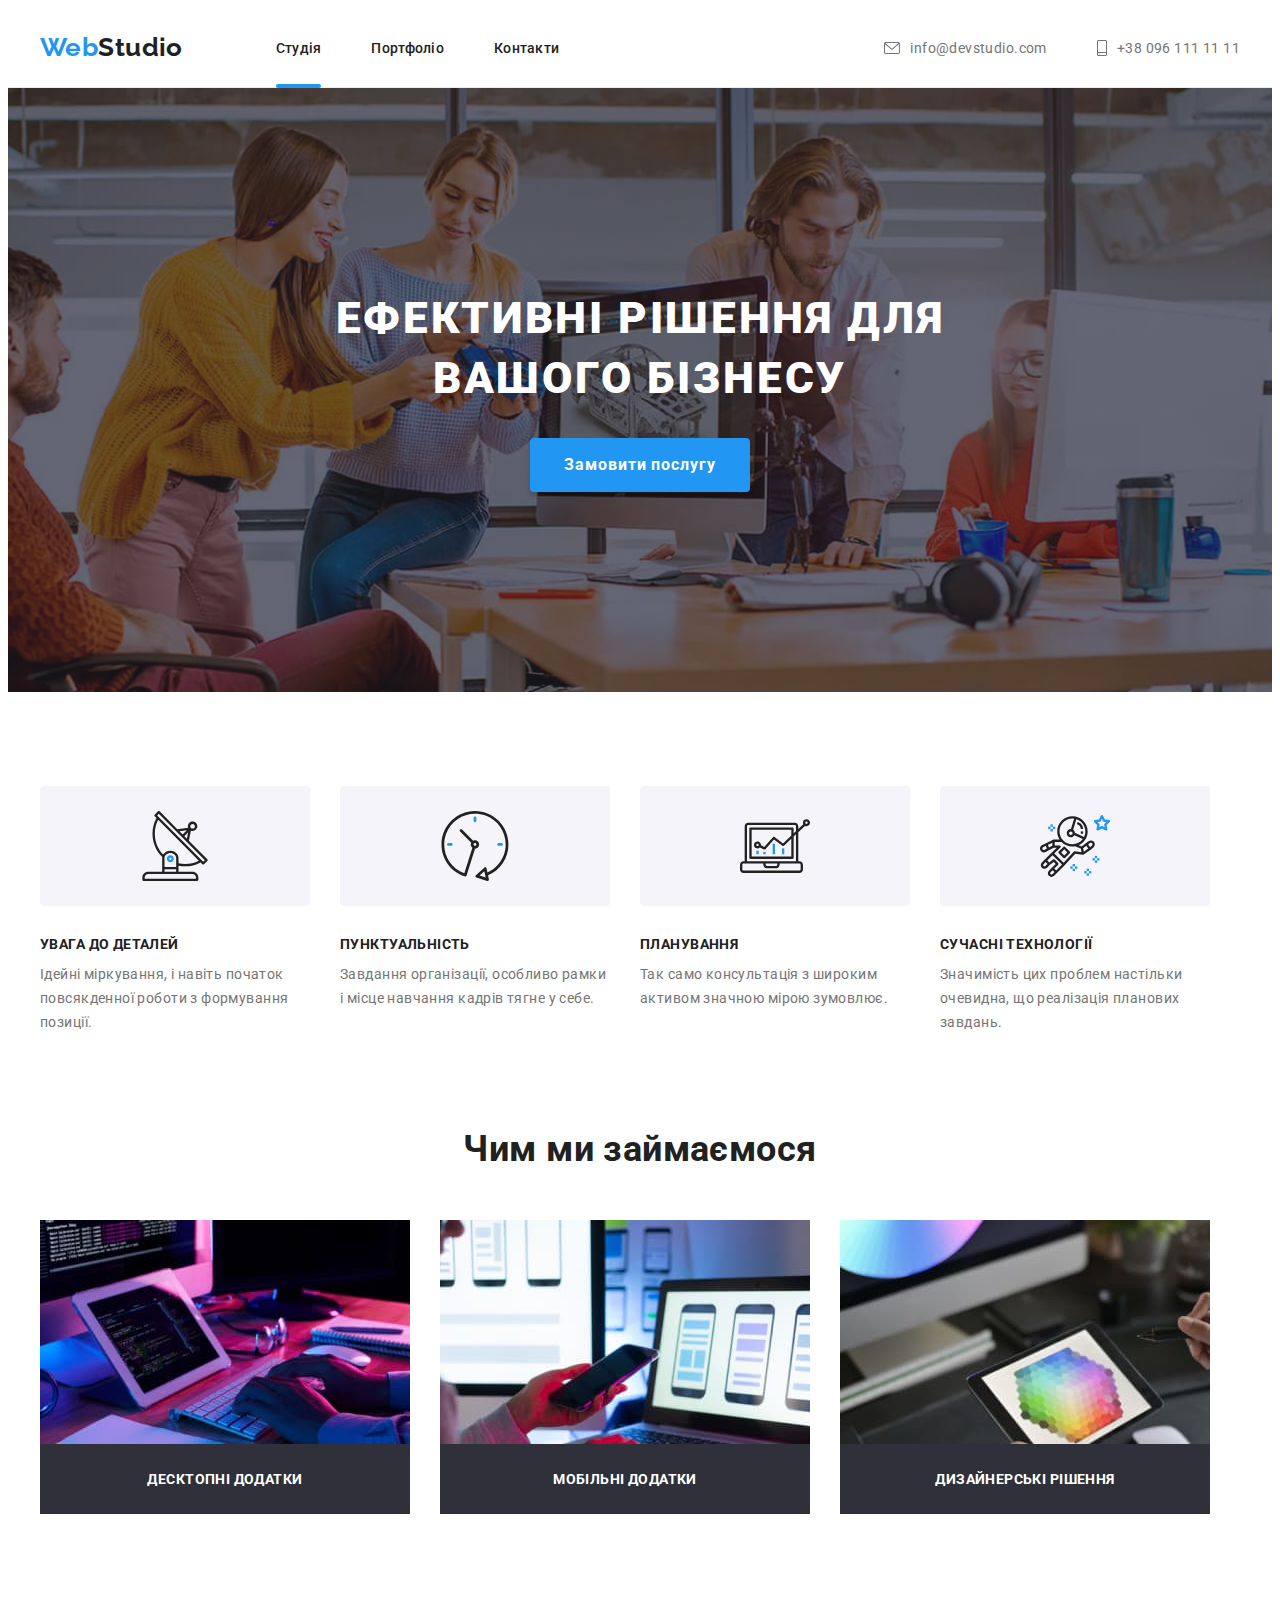
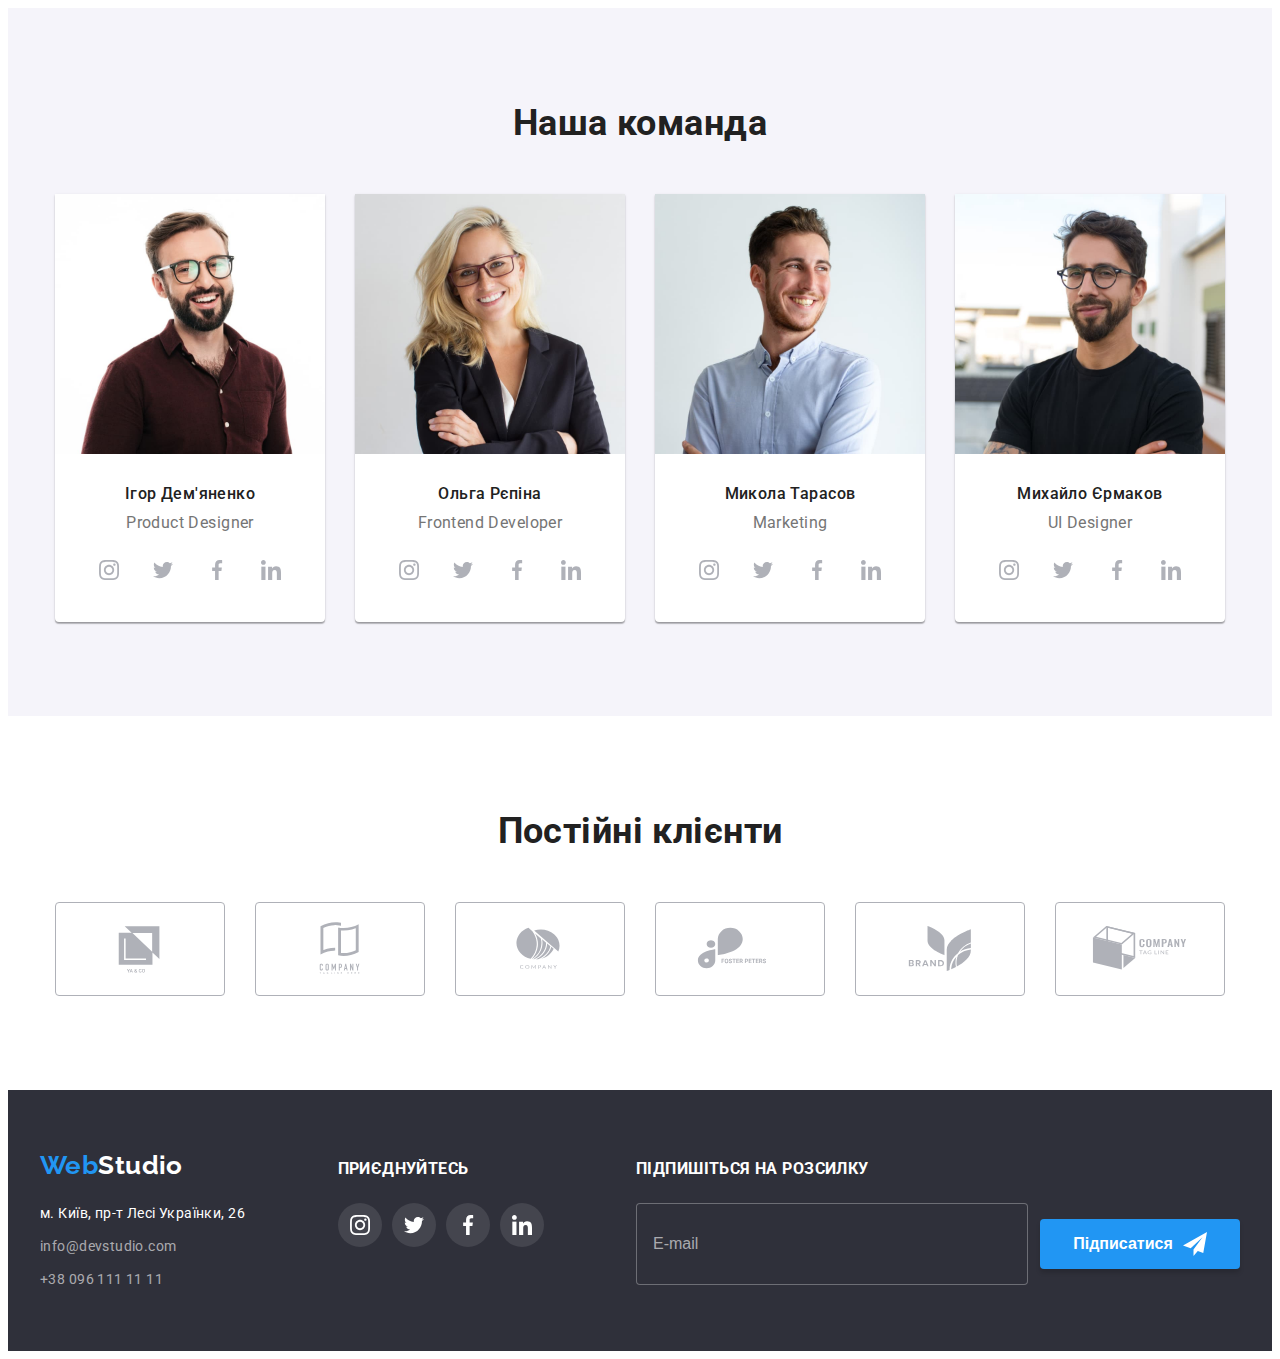
==== commit bb4fe7a0: "Обновил v1.2" ====
--- a/index.html
+++ b/index.html
@@ -19,7 +19,6 @@
     crossorigin="anonymous" referrerpolicy="no-referrer" />
 
   <link rel="stylesheet" href="./css/main.min.css">  
-  <link rel="stylesheet" href="./css/styles.css" />
 </head>
 
 <body class="page">
--- a/css/main.min.css
+++ b/css/main.min.css
@@ -1 +1 @@
-:root{--main-font: "Roboto", sans-serif;--secondary-font: "Releway", sans-serif;--accent-color: #2196F3;--primary-tex-color: #757575;--icons-color:#AFB1B8;--secondary-text-colar: #212121;--auxiliary-text-colar: #FFFFFF;--bg-colar: #2F303A;--bg-team-colar: #F5F4FA;--client-border: #AFB1B8}.visually-hidden{position:absolute;width:1px;height:1px;margin:-1px;border:0;padding:0;white-space:nowrap;-webkit-clip-path:inset(100%);clip-path:inset(100%);clip:rect(0 0 0 0);overflow:hidden}.page{font-family:var(--main-font);font-size:14px;line-height:1.7142857143;letter-spacing:.03em;color:var(--primary-tex-color)}* h1,h2,h3,h4,h5,h6,ul,p{margin:0px;padding:0px}.logo,.footer-logo{text-decoration:none}.nav__link,.header-contacts__link,.footer__link,.link{text-decoration:none}.list,.link{list-style:none}.header .container{display:-webkit-box;display:-ms-flexbox;display:flex;-webkit-box-align:center;-ms-flex-align:center;align-items:center}.header{padding:24px 0;border-bottom:1px solid #ececec}.container{width:1200px;margin-left:auto;margin-right:auto;padding-left:15px;padding-right:15px}.section{padding-bottom:94px;padding-top:94px}.section__title{font-size:36px;line-height:1.1666666667;text-align:center;color:var(--secondary-text-colar);margin-bottom:50px}.logo{font-family:"Raleway";font-weight:700;font-size:26px;line-height:1.1923076923;color:var(--secondary-text-colar)}.logo__element{color:var(--accent-color)}.footer__logo{display:block;color:var(--auxiliary-text-colar);margin-bottom:20px}.img{display:block;max-width:100%;height:auto}.nav{margin-left:93px}.nav__list{display:-webkit-box;display:-ms-flexbox;display:flex}.nav__link{color:var(--secondary-text-colar)}.nav__item{position:relative}.nav__link.current::after{content:"";display:inline-block;position:absolute;bottom:-1.5%;left:0;margin-bottom:-28px;width:100%;height:4px;background-color:var(--accent-color);border-radius:2px}.nav__link,.nav .link,.nav .header-contacts__link{font-weight:500;line-height:1.1428571429;letter-spacing:.02em;color:var(--secondary-text-colar);-webkit-transition-property:color;transition-property:color;-webkit-transition-duration:250ms;transition-duration:250ms;-webkit-transition-timing-function:cubic-bezier(0.4, 0, 0.2, 1);transition-timing-function:cubic-bezier(0.4, 0, 0.2, 1)}.nav__list .nav__link:visited{color:var(--accent-color)}.nav__list :hover,.nav__list :focus{color:var(--accent-color)}.nav__item:not(:last-child){margin-right:50px}.header-contacts__list{display:-webkit-box;display:-ms-flexbox;display:flex;-webkit-box-align:center;-ms-flex-align:center;align-items:center;margin-left:auto}.header-contacts__list :hover,.header-contacts__list :focus{color:var(--accent-color)}.header-contacts__link{display:-webkit-box;display:-ms-flexbox;display:flex;-webkit-box-align:center;-ms-flex-align:center;align-items:center;gap:10px;color:var(--primary-tex-color)}.header-contacts__list .header-contacts__item+.header-contacts__item{margin-left:50px}.smartphone,.envelope{fill:currentColor}.section-hero{max-width:1600px;margin-left:auto;margin-right:auto;background-color:var(--bg-colar);padding-top:200px;padding-bottom:200px;background-repeat:no-repeat;background-position:center;background-size:cover;background-image:-webkit-gradient(linear, left top, left bottom, from(rgba(47, 48, 58, 0.4)), to(rgba(47, 48, 58, 0.4))),url(../images/hero-bg.jpg);background-image:linear-gradient(rgba(47, 48, 58, 0.4), rgba(47, 48, 58, 0.4)),url(../images/hero-bg.jpg)}.title{width:696px;height:120px;font-weight:900;font-size:44px;line-height:1.3636363636;letter-spacing:.06em;text-transform:uppercase;color:var(--auxiliary-text-colar);margin-bottom:30px;margin-left:auto;margin-right:auto;text-align:center}.button-section{display:block;font-family:inherit;font-weight:700;font-size:16px;line-height:1.875;letter-spacing:.06em;color:var(--auxiliary-text-colar);background:var(--accent-color);-webkit-box-shadow:0px 4px 4px rgba(0,0,0,.15);box-shadow:0px 4px 4px rgba(0,0,0,.15);border-radius:4px;cursor:pointer;margin-right:auto;margin-left:auto;padding:10px 32px;border-color:rgba(0,0,0,0)}.features__list{display:-webkit-box;display:-ms-flexbox;display:flex}.features__item{width:270px}.features__img{margin-bottom:30px;display:-webkit-box;display:-ms-flexbox;display:flex;-webkit-box-pack:center;-ms-flex-pack:center;justify-content:center;-webkit-box-align:center;-ms-flex-align:center;align-items:center;width:270px;height:120px;background-color:va(--bg-team-colar);border-radius:4px}.features__item .features__titel{font-size:14px;line-height:1.1428571429;color:var(--secondary-text-colar);margin-bottom:10px}.features__item:not(:last-child){margin-right:30px}.section-activity{padding-top:0px}.activity__list{display:-webkit-box;display:-ms-flexbox;display:flex}.activity__item:not(:last-child){margin-right:30px}.thumb{position:relative}.overlay{position:absolute;bottom:0;left:0;width:370px;height:70px;display:-webkit-box;display:-ms-flexbox;display:flex;-webkit-box-align:center;-ms-flex-align:center;align-items:center;-webkit-box-pack:center;-ms-flex-pack:center;justify-content:center;text-transform:uppercase;background-color:#2f303a}.overlay__titel{color:var(--auxiliary-text-colar);font-size:14px;line-height:16px}.section-team{background:var(--bg-team-colar)}.team__list{display:-webkit-box;display:-ms-flexbox;display:flex;-webkit-box-pack:center;-ms-flex-pack:center;justify-content:center}.team__item{background:var(--auxiliary-text-colar);-webkit-box-shadow:0px 1px 3px rgba(0,0,0,.12),0px 1px 1px rgba(0,0,0,.14),0px 2px 1px rgba(0,0,0,.2);box-shadow:0px 1px 3px rgba(0,0,0,.12),0px 1px 1px rgba(0,0,0,.14),0px 2px 1px rgba(0,0,0,.2);border-radius:0px 0px 4px 4px}.team-headline{font-weight:500;font-size:16px;line-height:1.1875;color:var(--secondary-text-colar);padding-top:30px;margin-bottom:10px;text-align:center}.team__text{font-size:16px;line-height:1.1875;text-align:center;margin-bottom:16px}.socials__list{display:-webkit-box;display:-ms-flexbox;display:flex;-webkit-box-pack:center;-ms-flex-pack:center;justify-content:center;gap:10px;padding-bottom:30px}.socials__link{width:44px;height:44px;border-radius:50%;display:-webkit-box;display:-ms-flexbox;display:flex;-webkit-box-pack:center;-ms-flex-pack:center;justify-content:center;-webkit-box-align:center;-ms-flex-align:center;align-items:center;color:var(--icons-color);-webkit-transition-property:color,background-color;transition-property:color,background-color;-webkit-transition-duration:250ms;transition-duration:250ms;-webkit-transition-timing-function:cubic-bezier(0.4, 0, 0.2, 1);transition-timing-function:cubic-bezier(0.4, 0, 0.2, 1)}.socials__icons{fill:currentColor}.socials__link:hover,.socials__link:focus{color:var(--auxiliary-text-colar);background-color:var(--accent-color)}.team__item:not(:last-child){margin-right:30px}.client__list{display:-webkit-box;display:-ms-flexbox;display:flex;-webkit-box-pack:center;-ms-flex-pack:center;justify-content:center;gap:30px}.client__item{width:170px}.client__link{height:92px;border:1px solid var(--client-border);border-radius:4px;display:-webkit-box;display:-ms-flexbox;display:flex;-webkit-box-pack:center;-ms-flex-pack:center;justify-content:center;-webkit-box-align:center;-ms-flex-align:center;align-items:center;color:var(--icons-color);-webkit-transition-property:color,border-color;transition-property:color,border-color;-webkit-transition-duration:250ms;transition-duration:250ms;-webkit-transition-timing-function:cubic-bezier(0.4, 0, 0.2, 1);transition-timing-function:cubic-bezier(0.4, 0, 0.2, 1)}.client__icons{fill:currentColor}.client__link:hover,.client__link:focus{color:var(--accent-color);border-color:var(--accent-color);border-radius:4px}.footer{background-color:var(--bg-colar);padding-top:60px;padding-bottom:60px}.footer .container{display:-webkit-box;display:-ms-flexbox;display:flex;-webkit-box-align:baseline;-ms-flex-align:baseline;align-items:baseline;-webkit-box-pack:justify;-ms-flex-pack:justify;justify-content:space-between}.footer__logo{display:block;color:var(--auxiliary-text-colar);margin-bottom:20px}.footer__item:not(:last-child){display:block;margin-bottom:9px}.footer .footer__item :hover,.footer .footer__item :focus{color:var(--accent-color)}.footer__link{color:rgba(255,255,255,.6);-webkit-transition-property:color;transition-property:color;-webkit-transition-duration:250ms;transition-duration:250ms;-webkit-transition-timing-function:cubic-bezier(0.4, 0, 2, 1);transition-timing-function:cubic-bezier(0.4, 0, 2, 1)}.footer__title{color:var(--auxiliary-text-colar);margin-bottom:20px}.address{font-style:normal;color:var(--auxiliary-text-colar);margin-bottom:9px}.socials-footer__list{display:-webkit-box;display:-ms-flexbox;display:flex;-webkit-box-pack:center;-ms-flex-pack:center;justify-content:center;gap:10px}.socials-footer__link{width:44px;height:44px;border-radius:50%;display:-webkit-box;display:-ms-flexbox;display:flex;-webkit-box-pack:center;-ms-flex-pack:center;justify-content:center;-webkit-box-align:center;-ms-flex-align:center;align-items:center;color:var(--auxiliary-text-colar);background-color:rgba(255,255,255,.1);-webkit-transition-property:background-color;transition-property:background-color;-webkit-transition-duration:250ms;transition-duration:250ms;-webkit-transition-timing-function:cubic-bezier(0.4, 0, 2, 1);transition-timing-function:cubic-bezier(0.4, 0, 2, 1)}.socials-footer__icons{fill:currentColor}.socials-footer__link:hover,.socials-footer__link:focus{background-color:var(--accent-color)}.footer-form__container{display:-webkit-box;display:-ms-flexbox;display:flex;-webkit-box-align:center;-ms-flex-align:center;align-items:center}.footer-form__label{margin-right:12px}.footer-form__input{width:358px;height:50px;padding:15px 16px;-webkit-box-align:center;-ms-flex-align:center;align-items:center;border:1px solid rgba(255,255,255,.3);-webkit-filter:-webkit-drop-shadow(0px 4px 4px rgb(0, 0, 0));filter:-webkit-drop-shadow(0px 4px 4px rgb(0, 0, 0));border-radius:4px;background-color:var(--bg-colar);font-size:16px;color:var(--auxiliary-text-colar)}.footer-form__input::-webkit-input-placeholder{font-size:16px;color:rgba(255,255,255,.6)}.footer-form__input::-moz-placeholder{font-size:16px;color:rgba(255,255,255,.6)}.footer-form__input:-ms-input-placeholder{font-size:16px;color:rgba(255,255,255,.6)}.footer-form__input::-ms-input-placeholder{font-size:16px;color:rgba(255,255,255,.6)}.footer-form__input::placeholder{font-size:16px;color:rgba(255,255,255,.6)}label{display:block}.form-btn{display:-webkit-box;display:-ms-flexbox;display:flex;-webkit-box-pack:center;-ms-flex-pack:center;justify-content:center;font-size:16px;font-weight:700;width:200px;height:50px;padding-top:10px;padding-bottom:10px;color:var(--auxiliary-text-colar);background-color:var(--accent-color);-webkit-box-align:center;-ms-flex-align:center;align-items:center;-webkit-box-shadow:0px 4px 4px rgba(0,0,0,.15);box-shadow:0px 4px 4px rgba(0,0,0,.15);border-radius:4px;border-color:rgba(0,0,0,0);cursor:pointer}.form-btn__icons{margin-left:10px}.filters__list{display:-webkit-box;display:-ms-flexbox;display:flex;-webkit-box-pack:center;-ms-flex-pack:center;justify-content:center;margin-bottom:50px}.filters__link--all{margin-right:8px}.filters__link--all :hover,.filters__link--all :focus{-webkit-box-shadow:0px 3px 1px rgba(0,0,0,.1),0px 1px 2px rgba(0,0,0,.08),0px 2px 2px rgba(0,0,0,.12);box-shadow:0px 3px 1px rgba(0,0,0,.1),0px 1px 2px rgba(0,0,0,.08),0px 2px 2px rgba(0,0,0,.12)}.filters-btn-all{font-family:var(--secondary-font);font-style:normal;font-weight:500;font-size:16px;line-height:1.625;color:var(--auxiliary-text-colar);background-color:var(--accent-color);border-radius:4px;cursor:pointer;padding:6px 25px;border-color:rgba(0,0,0,0);-webkit-transition-property:-webkit-box-shadow;transition-property:-webkit-box-shadow;transition-property:box-shadow;transition-property:box-shadow, -webkit-box-shadow;-webkit-transition-duration:250ms;transition-duration:250ms;-webkit-transition-timing-function:cubic-bezier(0.4, 0, 0.2, 1);transition-timing-function:cubic-bezier(0.4, 0, 0.2, 1)}.filters-btn{font-family:"Roboto";font-weight:500;font-size:16px;line-height:1.625;color:var(--secondary-text-colar);background-color:var(--auxiliary-text-colar);border-radius:4px;cursor:pointer;padding:6px 22px;background-color:#f5f4fa;border-color:rgba(0,0,0,0);-webkit-transition-property:color,background-color,-webkit-box-shadow;transition-property:color,background-color,-webkit-box-shadow;transition-property:color,background-color,box-shadow;transition-property:color,background-color,box-shadow,-webkit-box-shadow;-webkit-transition-duration:250ms;transition-duration:250ms;-webkit-transition-timing-function:cubic-bezier(0.4, 0, 0.2, 1);transition-timing-function:cubic-bezier(0.4, 0, 0.2, 1)}.filters__link:not(:last-child){margin-right:8px}.filters__link :hover,.filters__link :focus{background-color:var(--accent-color);color:var(--auxiliary-text-colar);-webkit-box-shadow:0px 3px 1px rgba(0,0,0,.1),0px 1px 2px rgba(0,0,0,.08),0px 2px 2px rgba(0,0,0,.12);box-shadow:0px 3px 1px rgba(0,0,0,.1),0px 1px 2px rgba(0,0,0,.08),0px 2px 2px rgba(0,0,0,.12)}.works__list{display:-webkit-box;display:-ms-flexbox;display:flex;-ms-flex-wrap:wrap;flex-wrap:wrap;gap:30px}.works__img{width:370px;background:#fff;border:1px solid #eee;-webkit-transition-property:-webkit-box-shadow;transition-property:-webkit-box-shadow;transition-property:box-shadow;transition-property:box-shadow, -webkit-box-shadow;-webkit-transition-duration:250ms;transition-duration:250ms;-webkit-transition-timing-function:cubic-bezier(0.4, 0, 0.2, 1);transition-timing-function:cubic-bezier(0.4, 0, 0.2, 1)}.works__img:hover,.works__img:focus{-webkit-box-shadow:0px 1px 1px rgba(0,0,0,.12),0px 4px 4px rgba(0,0,0,.06),1px 4px 6px rgba 0,0,0,.16;box-shadow:0px 1px 1px rgba(0,0,0,.12),0px 4px 4px rgba(0,0,0,.06),1px 4px 6px rgba 0,0,0,.16}.works__img:nth-child(3n){margin-right:0px}.works__img:nth-last-child(-n+3){margin-bottom:0px}.works__thumb{position:relative;overflow:hidden}.works__overlay{position:absolute;top:0;left:0;display:-webkit-box;display:-ms-flexbox;display:flex;-webkit-box-align:center;-ms-flex-align:center;align-items:center;-webkit-box-pack:center;-ms-flex-pack:center;justify-content:center;padding:63px 24px;width:100%;height:100%;background-color:rgba(33,150,243,.9);-webkit-transition-property:-webkit-transform;transition-property:-webkit-transform;transition-property:transform;transition-property:transform, -webkit-transform;-webkit-transform:translateY(100%);transform:translateY(100%);-webkit-transition-duration:250ms;transition-duration:250ms;-webkit-transition-timing-function:cubic-bezier(0.4, 0, 0.2, 1);transition-timing-function:cubic-bezier(0.4, 0, 0.2, 1)}.overlay__desc{font-size:18px;line-height:28px;color:var(--auxiliary-text-colar)}.works__img :hover .works__overlay{-webkit-transform:translateY(0);transform:translateY(0)}.works__container{padding:20px 24px 20px 24px}.works__headline{font-size:18px;line-height:2;letter-spacing:.06em;color:var(--secondary-text-colar);margin-bottom:4px}.works__text{font-size:16px;line-height:1.875;color:var(--primary-tex-color)}/*# sourceMappingURL=main.min.css.map */+:root{--main-font: "Roboto", sans-serif;--secondary-font: "Releway", sans-serif;--accent-color: #2196F3;--primary-tex-color: #757575;--icons-color:#AFB1B8;--secondary-text-colar: #212121;--auxiliary-text-colar: #FFFFFF;--bg-colar: #2F303A;--bg-team-colar: #F5F4FA;--client-border: #AFB1B8}.visually-hidden{position:absolute;width:1px;height:1px;margin:-1px;border:0;padding:0;white-space:nowrap;-webkit-clip-path:inset(100%);clip-path:inset(100%);clip:rect(0 0 0 0);overflow:hidden}* h1,h2,h3,h4,h5,h6,ul,p{margin:0px;padding:0px}.logo,.footer-logo{text-decoration:none}.nav__link,.header-contacts__link,.footer__link,.link{text-decoration:none}.list,.link{list-style:none}.page{font-family:var(--main-font);font-size:14px;line-height:1.7142857143;letter-spacing:.03em;color:var(--primary-tex-color)}.section{padding-bottom:94px;padding-top:94px}.section__title{font-size:36px;line-height:1.1666666667;text-align:center;color:var(--secondary-text-colar);margin-bottom:50px}.img{display:block;max-width:100%;height:auto}.container{width:1200px;margin-left:auto;margin-right:auto;padding-left:15px;padding-right:15px}.header .container{display:-webkit-box;display:-ms-flexbox;display:flex;-webkit-box-align:center;-ms-flex-align:center;align-items:center}.header{padding:24px 0;border-bottom:1px solid #ececec}.logo{font-family:"Raleway";font-weight:700;font-size:26px;line-height:1.1923076923;color:var(--secondary-text-colar)}.logo__element{color:var(--accent-color)}.nav{margin-left:93px}.nav__list{display:-webkit-box;display:-ms-flexbox;display:flex}.nav__link{color:var(--secondary-text-colar)}.nav__item{position:relative}.nav__link.current::after{content:"";display:inline-block;position:absolute;bottom:-1.5%;left:0;margin-bottom:-28px;width:100%;height:4px;background-color:var(--accent-color);border-radius:2px}.nav__link,.nav .link,.nav .header-contacts__link{font-weight:500;line-height:1.1428571429;letter-spacing:.02em;color:var(--secondary-text-colar);-webkit-transition-property:color;transition-property:color;-webkit-transition-duration:250ms;transition-duration:250ms;-webkit-transition-timing-function:cubic-bezier(0.4, 0, 0.2, 1);transition-timing-function:cubic-bezier(0.4, 0, 0.2, 1)}.nav__list .nav__link:visited{color:var(--accent-color)}.nav__list :hover,.nav__list :focus{color:var(--accent-color)}.nav__item:not(:last-child){margin-right:50px}.header-contacts__list{display:-webkit-box;display:-ms-flexbox;display:flex;-webkit-box-align:center;-ms-flex-align:center;align-items:center;margin-left:auto}.header-contacts__list :hover,.header-contacts__list :focus{color:var(--accent-color)}.header-contacts__link{display:-webkit-box;display:-ms-flexbox;display:flex;-webkit-box-align:center;-ms-flex-align:center;align-items:center;gap:10px;color:var(--primary-tex-color)}.header-contacts__list .header-contacts__item+.header-contacts__item{margin-left:50px}.smartphone,.envelope{fill:currentColor}.section-hero{max-width:1600px;margin-left:auto;margin-right:auto;background-color:var(--bg-colar);padding-top:200px;padding-bottom:200px;background-repeat:no-repeat;background-position:center;background-size:cover;background-image:-webkit-gradient(linear, left top, left bottom, from(rgba(47, 48, 58, 0.4)), to(rgba(47, 48, 58, 0.4))),url(../images/hero-bg.jpg);background-image:linear-gradient(rgba(47, 48, 58, 0.4), rgba(47, 48, 58, 0.4)),url(../images/hero-bg.jpg)}.title{width:696px;height:120px;font-weight:900;font-size:44px;line-height:1.3636363636;letter-spacing:.06em;text-transform:uppercase;color:var(--auxiliary-text-colar);margin-bottom:30px;margin-left:auto;margin-right:auto;text-align:center}.features__list{display:-webkit-box;display:-ms-flexbox;display:flex}.features__item{width:270px}.features__img{margin-bottom:30px;display:-webkit-box;display:-ms-flexbox;display:flex;-webkit-box-pack:center;-ms-flex-pack:center;justify-content:center;-webkit-box-align:center;-ms-flex-align:center;align-items:center;width:270px;height:120px;background-color:var(--bg-team-colar);border-radius:4px}.features__item .features__titel{font-size:14px;line-height:1.1428571429;color:var(--secondary-text-colar);margin-bottom:10px}.features__item:not(:last-child){margin-right:30px}.section-activity{padding-top:0px}.activity__list{display:-webkit-box;display:-ms-flexbox;display:flex}.activity__item:not(:last-child){margin-right:30px}.thumb{position:relative}.overlay{position:absolute;bottom:0;left:0;width:370px;height:70px;display:-webkit-box;display:-ms-flexbox;display:flex;-webkit-box-align:center;-ms-flex-align:center;align-items:center;-webkit-box-pack:center;-ms-flex-pack:center;justify-content:center;text-transform:uppercase;background-color:#2f303a}.overlay__titel{color:var(--auxiliary-text-colar);font-size:14px;line-height:16px}.section-team{background:var(--bg-team-colar)}.team__list{display:-webkit-box;display:-ms-flexbox;display:flex;-webkit-box-pack:center;-ms-flex-pack:center;justify-content:center}.team__item{background:var(--auxiliary-text-colar);-webkit-box-shadow:0px 1px 3px rgba(0,0,0,.12),0px 1px 1px rgba(0,0,0,.14),0px 2px 1px rgba(0,0,0,.2);box-shadow:0px 1px 3px rgba(0,0,0,.12),0px 1px 1px rgba(0,0,0,.14),0px 2px 1px rgba(0,0,0,.2);border-radius:0px 0px 4px 4px}.team-headline{font-weight:500;font-size:16px;line-height:1.1875;color:var(--secondary-text-colar);padding-top:30px;margin-bottom:10px;text-align:center}.team__text{font-size:16px;line-height:1.1875;text-align:center;margin-bottom:16px}.client__list{display:-webkit-box;display:-ms-flexbox;display:flex;-webkit-box-pack:center;-ms-flex-pack:center;justify-content:center;gap:30px}.client__item{width:170px}.client__link{height:92px;border:1px solid var(--client-border);border-radius:4px;display:-webkit-box;display:-ms-flexbox;display:flex;-webkit-box-pack:center;-ms-flex-pack:center;justify-content:center;-webkit-box-align:center;-ms-flex-align:center;align-items:center;color:var(--icons-color);-webkit-transition-property:color,border-color;transition-property:color,border-color;-webkit-transition-duration:250ms;transition-duration:250ms;-webkit-transition-timing-function:cubic-bezier(0.4, 0, 0.2, 1);transition-timing-function:cubic-bezier(0.4, 0, 0.2, 1)}.client__icons{fill:currentColor}.client__link:hover,.client__link:focus{color:var(--accent-color);border-color:var(--accent-color);border-radius:4px}.footer{background-color:var(--bg-colar);padding-top:60px;padding-bottom:60px}.footer .container{display:-webkit-box;display:-ms-flexbox;display:flex;-webkit-box-align:baseline;-ms-flex-align:baseline;align-items:baseline;-webkit-box-pack:justify;-ms-flex-pack:justify;justify-content:space-between}.footer__logo{display:block;color:var(--auxiliary-text-colar);margin-bottom:20px}.footer__item:not(:last-child){display:block;margin-bottom:9px}.footer .footer__item :hover,.footer .footer__item :focus{color:var(--accent-color)}.footer__link{color:rgba(255,255,255,.6);-webkit-transition-property:color;transition-property:color;-webkit-transition-duration:250ms;transition-duration:250ms;-webkit-transition-timing-function:cubic-bezier(0.4, 0, 2, 1);transition-timing-function:cubic-bezier(0.4, 0, 2, 1)}.footer__title{color:var(--auxiliary-text-colar);margin-bottom:20px}.address{font-style:normal;color:var(--auxiliary-text-colar);margin-bottom:9px}.footer-form__container{display:-webkit-box;display:-ms-flexbox;display:flex;-webkit-box-align:center;-ms-flex-align:center;align-items:center}.footer-form__label{margin-right:12px}.footer-form__input{width:358px;height:50px;padding:15px 16px;-webkit-box-align:center;-ms-flex-align:center;align-items:center;border:1px solid rgba(255,255,255,.3);-webkit-filter:-webkit-drop-shadow(0px 4px 4px rgb(0, 0, 0));filter:-webkit-drop-shadow(0px 4px 4px rgb(0, 0, 0));border-radius:4px;background-color:var(--bg-colar);font-size:16px;color:var(--auxiliary-text-colar)}.footer-form__input::-webkit-input-placeholder{font-size:16px;color:rgba(255,255,255,.6)}.footer-form__input::-moz-placeholder{font-size:16px;color:rgba(255,255,255,.6)}.footer-form__input:-ms-input-placeholder{font-size:16px;color:rgba(255,255,255,.6)}.footer-form__input::-ms-input-placeholder{font-size:16px;color:rgba(255,255,255,.6)}.footer-form__input::placeholder{font-size:16px;color:rgba(255,255,255,.6)}label{display:block}.works__list{display:-webkit-box;display:-ms-flexbox;display:flex;-ms-flex-wrap:wrap;flex-wrap:wrap;gap:30px}.works__img{width:370px;background:#fff;border:1px solid #eee;-webkit-transition-property:-webkit-box-shadow;transition-property:-webkit-box-shadow;transition-property:box-shadow;transition-property:box-shadow, -webkit-box-shadow;transition-property:box-shadow,-webkit-box-shadow;-webkit-transition-duration:250ms;transition-duration:250ms;-webkit-transition-timing-function:cubic-bezier(0.4, 0, 0.2, 1);transition-timing-function:cubic-bezier(0.4, 0, 0.2, 1)}.works__img:hover,.works__img:focus{-webkit-box-shadow:0px 1px 1px rgba(0,0,0,.12),0px 4px 4px rgba(0,0,0,.06),1px 4px 6px rgba(0,0,0,.16);box-shadow:0px 1px 1px rgba(0,0,0,.12),0px 4px 4px rgba(0,0,0,.06),1px 4px 6px rgba(0,0,0,.16)}.works__img:nth-child(3n){margin-right:0px}.works__img:nth-last-child(-n+3){margin-bottom:0px}.works__thumb{position:relative;overflow:hidden}.works__overlay{position:absolute;top:0;left:0;display:-webkit-box;display:-ms-flexbox;display:flex;-webkit-box-align:center;-ms-flex-align:center;align-items:center;-webkit-box-pack:center;-ms-flex-pack:center;justify-content:center;padding:63px 24px;width:100%;height:100%;background-color:rgba(33,150,243,.9);-webkit-transition-property:-webkit-transform;transition-property:-webkit-transform;transition-property:transform;transition-property:transform, -webkit-transform;-webkit-transform:translateY(100%);transform:translateY(100%);-webkit-transition-duration:250ms;transition-duration:250ms;-webkit-transition-timing-function:cubic-bezier(0.4, 0, 0.2, 1);transition-timing-function:cubic-bezier(0.4, 0, 0.2, 1)}.overlay__desc{font-size:18px;line-height:28px;color:var(--auxiliary-text-colar)}.works__img :hover .works__overlay{-webkit-transform:translateY(0);transform:translateY(0)}.works__container{padding:20px 24px 20px 24px}.works__headline{font-size:18px;line-height:2;letter-spacing:.06em;color:var(--secondary-text-colar);margin-bottom:4px}.works__text{font-size:16px;line-height:1.875;color:var(--primary-tex-color)}.button-section{display:block;font-family:inherit;font-weight:700;font-size:16px;line-height:1.875;letter-spacing:.06em;color:var(--auxiliary-text-colar);background:var(--accent-color);-webkit-box-shadow:0px 4px 4px rgba(0,0,0,.15);box-shadow:0px 4px 4px rgba(0,0,0,.15);border-radius:4px;cursor:pointer;margin-right:auto;margin-left:auto;padding:10px 32px;border-color:rgba(0,0,0,0)}.form-btn{display:-webkit-box;display:-ms-flexbox;display:flex;-webkit-box-pack:center;-ms-flex-pack:center;justify-content:center;font-size:16px;font-weight:700;width:200px;height:50px;padding-top:10px;padding-bottom:10px;color:var(--auxiliary-text-colar);background-color:var(--accent-color);-webkit-box-align:center;-ms-flex-align:center;align-items:center;-webkit-box-shadow:0px 4px 4px rgba(0,0,0,.15);box-shadow:0px 4px 4px rgba(0,0,0,.15);border-radius:4px;border-color:rgba(0,0,0,0);cursor:pointer}.form-btn__icons{margin-left:10px}.socials__list{display:-webkit-box;display:-ms-flexbox;display:flex;-webkit-box-pack:center;-ms-flex-pack:center;justify-content:center;gap:10px;padding-bottom:30px}.socials__link{width:44px;height:44px;border-radius:50%;display:-webkit-box;display:-ms-flexbox;display:flex;-webkit-box-pack:center;-ms-flex-pack:center;justify-content:center;-webkit-box-align:center;-ms-flex-align:center;align-items:center;color:var(--icons-color);-webkit-transition-property:color,background-color;transition-property:color,background-color;-webkit-transition-duration:250ms;transition-duration:250ms;-webkit-transition-timing-function:cubic-bezier(0.4, 0, 0.2, 1);transition-timing-function:cubic-bezier(0.4, 0, 0.2, 1)}.socials__icons{fill:currentColor}.socials__link:hover,.socials__link:focus{color:var(--auxiliary-text-colar);background-color:var(--accent-color)}.team__item:not(:last-child){margin-right:30px}.socials-footer__list{display:-webkit-box;display:-ms-flexbox;display:flex;-webkit-box-pack:center;-ms-flex-pack:center;justify-content:center;gap:10px}.socials-footer__link{width:44px;height:44px;border-radius:50%;display:-webkit-box;display:-ms-flexbox;display:flex;-webkit-box-pack:center;-ms-flex-pack:center;justify-content:center;-webkit-box-align:center;-ms-flex-align:center;align-items:center;color:var(--auxiliary-text-colar);background-color:rgba(255,255,255,.1);-webkit-transition-property:background-color;transition-property:background-color;-webkit-transition-duration:250ms;transition-duration:250ms;-webkit-transition-timing-function:cubic-bezier(0.4, 0, 2, 1);transition-timing-function:cubic-bezier(0.4, 0, 2, 1)}.socials-footer__icons{fill:currentColor}.socials-footer__link:hover,.socials-footer__link:focus{background-color:var(--accent-color)}.filters__list{display:-webkit-box;display:-ms-flexbox;display:flex;-webkit-box-pack:center;-ms-flex-pack:center;justify-content:center;margin-bottom:50px}.filters__link--all{margin-right:8px}.filters__link--all :hover,.filters__link--all :focus{-webkit-box-shadow:0px 3px 1px rgba(0,0,0,.1),0px 1px 2px rgba(0,0,0,.08),0px 2px 2px rgba(0,0,0,.12);box-shadow:0px 3px 1px rgba(0,0,0,.1),0px 1px 2px rgba(0,0,0,.08),0px 2px 2px rgba(0,0,0,.12)}.filters-btn-all{font-family:var(--secondary-font);font-style:normal;font-weight:500;font-size:16px;line-height:1.625;color:var(--auxiliary-text-colar);background-color:var(--accent-color);border-radius:4px;cursor:pointer;padding:6px 25px;border-color:rgba(0,0,0,0);-webkit-transition-property:-webkit-box-shadow;transition-property:-webkit-box-shadow;transition-property:box-shadow;transition-property:box-shadow, -webkit-box-shadow;-webkit-transition-duration:250ms;transition-duration:250ms;-webkit-transition-timing-function:cubic-bezier(0.4, 0, 0.2, 1);transition-timing-function:cubic-bezier(0.4, 0, 0.2, 1)}.filters-btn{font-family:"Roboto";font-weight:500;font-size:16px;line-height:1.625;color:var(--secondary-text-colar);background-color:var(--auxiliary-text-colar);border-radius:4px;cursor:pointer;padding:6px 22px;background-color:#f5f4fa;border-color:rgba(0,0,0,0);-webkit-transition-property:color,background-color,-webkit-box-shadow;transition-property:color,background-color,-webkit-box-shadow;transition-property:color,background-color,box-shadow;transition-property:color,background-color,box-shadow,-webkit-box-shadow;-webkit-transition-duration:250ms;transition-duration:250ms;-webkit-transition-timing-function:cubic-bezier(0.4, 0, 0.2, 1);transition-timing-function:cubic-bezier(0.4, 0, 0.2, 1)}.filters__link:not(:last-child){margin-right:8px}.filters__link :hover,.filters__link :focus{background-color:var(--accent-color);color:var(--auxiliary-text-colar);-webkit-box-shadow:0px 3px 1px rgba(0,0,0,.1),0px 1px 2px rgba(0,0,0,.08),0px 2px 2px rgba(0,0,0,.12);box-shadow:0px 3px 1px rgba(0,0,0,.1),0px 1px 2px rgba(0,0,0,.08),0px 2px 2px rgba(0,0,0,.12)}.backdrop{position:fixed;top:0;left:0;opacity:1;z-index:1000;width:100%;height:100%;background-color:rgba(0,0,0,.2);-webkit-transition-duration:250ms;transition-duration:250ms;-webkit-transition-timing-function:cubic-bezier(0.4, 0, 0.2, 1);transition-timing-function:cubic-bezier(0.4, 0, 0.2, 1)}.backdrop.is-hidden{opacity:0;pointer-events:none;visibility:hidden}.modal{padding-top:40px;padding-bottom:40px;padding-left:42px;padding-right:38px;width:528px;background-color:var(--auxiliary-text-colar);-webkit-box-shadow:0px 1px 3px rgba(0,0,0,.12),0px 1px 1px rgba(0,0,0,.14),0px 2px 1px rgba(0,0,0,.2);box-shadow:0px 1px 3px rgba(0,0,0,.12),0px 1px 1px rgba(0,0,0,.14),0px 2px 1px rgba(0,0,0,.2);border-radius:4px;position:absolute;top:50%;left:50%;-webkit-transform:translate(-50%, -50%);transform:translate(-50%, -50%)}.modal-btn{display:-webkit-box;display:-ms-flexbox;display:flex;position:absolute;width:30px;height:30px;top:8px;right:8px;padding:6px;background-color:var(--auxiliary-text-colar);border-radius:50%;border:1px solid rgba(0,0,0,.1);cursor:pointer}.modal-btn :hover,.modal-btn :focus{fill:var(--accent-color)}.form__title{display:block;text-align:center;font-size:20px;margin-bottom:12px;line-height:23px;color:var(--secondary-text-colar)}.form__group{margin-bottom:20px}.form__field:not(:last-child){position:relative;display:block;margin-bottom:10px}.form__label{font-size:12px;margin-bottom:4px;line-height:14px;display:block;color:var(--primary-tex-color)}.form__input{width:100%;height:40px;border:1px solid rgba(33,33,33,.2);border-radius:4px;padding-left:30px;padding-right:30px;outline:rgba(0,0,0,0);-webkit-transition-property:border-color;transition-property:border-color;-webkit-transition-duration:250ms;transition-duration:250ms;-webkit-transition-timing-function:cubic-bezier(0.4, 0, 0.2, 1);transition-timing-function:cubic-bezier(0.4, 0, 0.2, 1)}.form__input:focus{border-color:var(--accent-color)}.form__icons{position:absolute;top:50%;left:12px;-webkit-transform:translateY(2px);transform:translateY(2px);-webkit-transition-property:fill;transition-property:fill;-webkit-transition-duration:250ms;transition-duration:250ms;-webkit-transition-timing-function:cubic-bezier(0.4, 0, 0.2, 1);transition-timing-function:cubic-bezier(0.4, 0, 0.2, 1)}.form__massage{display:block;resize:none;width:100%;height:120px;padding:12px 16px;border:1px solid rgba(33,33,33,.2);border-radius:4px;outline:rgba(0,0,0,0);-webkit-transition-property:border-color;transition-property:border-color;-webkit-transition-duration:250ms;transition-duration:250ms;-webkit-transition-timing-function:cubic-bezier(0.4, 0, 0.2, 1);transition-timing-function:cubic-bezier(0.4, 0, 0.2, 1)}::-webkit-input-placeholder{font-size:12px;color:rgba(117,117,117,.5);line-height:14px}::-moz-placeholder{font-size:12px;color:rgba(117,117,117,.5);line-height:14px}:-ms-input-placeholder{font-size:12px;color:rgba(117,117,117,.5);line-height:14px}::-ms-input-placeholder{font-size:12px;color:rgba(117,117,117,.5);line-height:14px}::placeholder{font-size:12px;color:rgba(117,117,117,.5);line-height:14px}.register-form-massage:focus{border-color:var(--accent-color)}.form__agreement{display:-webkit-box;display:-ms-flexbox;display:flex;-webkit-box-pack:center;-ms-flex-pack:center;justify-content:center;-webkit-box-align:center;-ms-flex-align:center;align-items:center;margin-bottom:30px}.form__input:focus+.form__icons{fill:var(--accent-color)}.form__icons--checked{opacity:0;-webkit-transition-property:opacity;transition-property:opacity;-webkit-transition-property:250ms;transition-property:250ms;-webkit-transition-timing-function:cubic-bezier(0.4, 0, 0.2, 1);transition-timing-function:cubic-bezier(0.4, 0, 0.2, 1)}.form__icons--unchecked{opacity:1;-webkit-transition-property:opacity;transition-property:opacity;-webkit-transition-property:250ms;transition-property:250ms;-webkit-transition-timing-function:cubic-bezier(0.4, 0, 0.2, 1);transition-timing-function:cubic-bezier(0.4, 0, 0.2, 1)}.form__checkbox:checked+.form__icons--checkbox .form__icons--checked{opacity:1}.form__checkbox:checked+.form__icons--checkbox .form__icons--unchecked{opacity:1}.form__desc{-webkit-user-select:none;-moz-user-select:none;-ms-user-select:none;user-select:none;margin-left:7px;line-height:24px}.form__link{color:var(--accent-color)}.form__checkbox:focus+.form__icons--checkbox{outline:2px solid #000;border-radius:2PX;outline-offset:1PX}.form-btn{display:-webkit-box;display:-ms-flexbox;display:flex;font-size:16px;width:200px;height:50px;margin-left:auto;margin-right:auto;-webkit-box-align:center;-ms-flex-align:center;align-items:center;-webkit-box-pack:center;-ms-flex-pack:center;justify-content:center;border-color:rgba(0,0,0,0);color:var(--auxiliary-text-colar);background:var(--accent-color);-webkit-box-shadow:0px 4px 4px rgba(0,0,0,.15);box-shadow:0px 4px 4px rgba(0,0,0,.15);border-radius:4px;cursor:pointer}/*# sourceMappingURL=main.min.css.map */